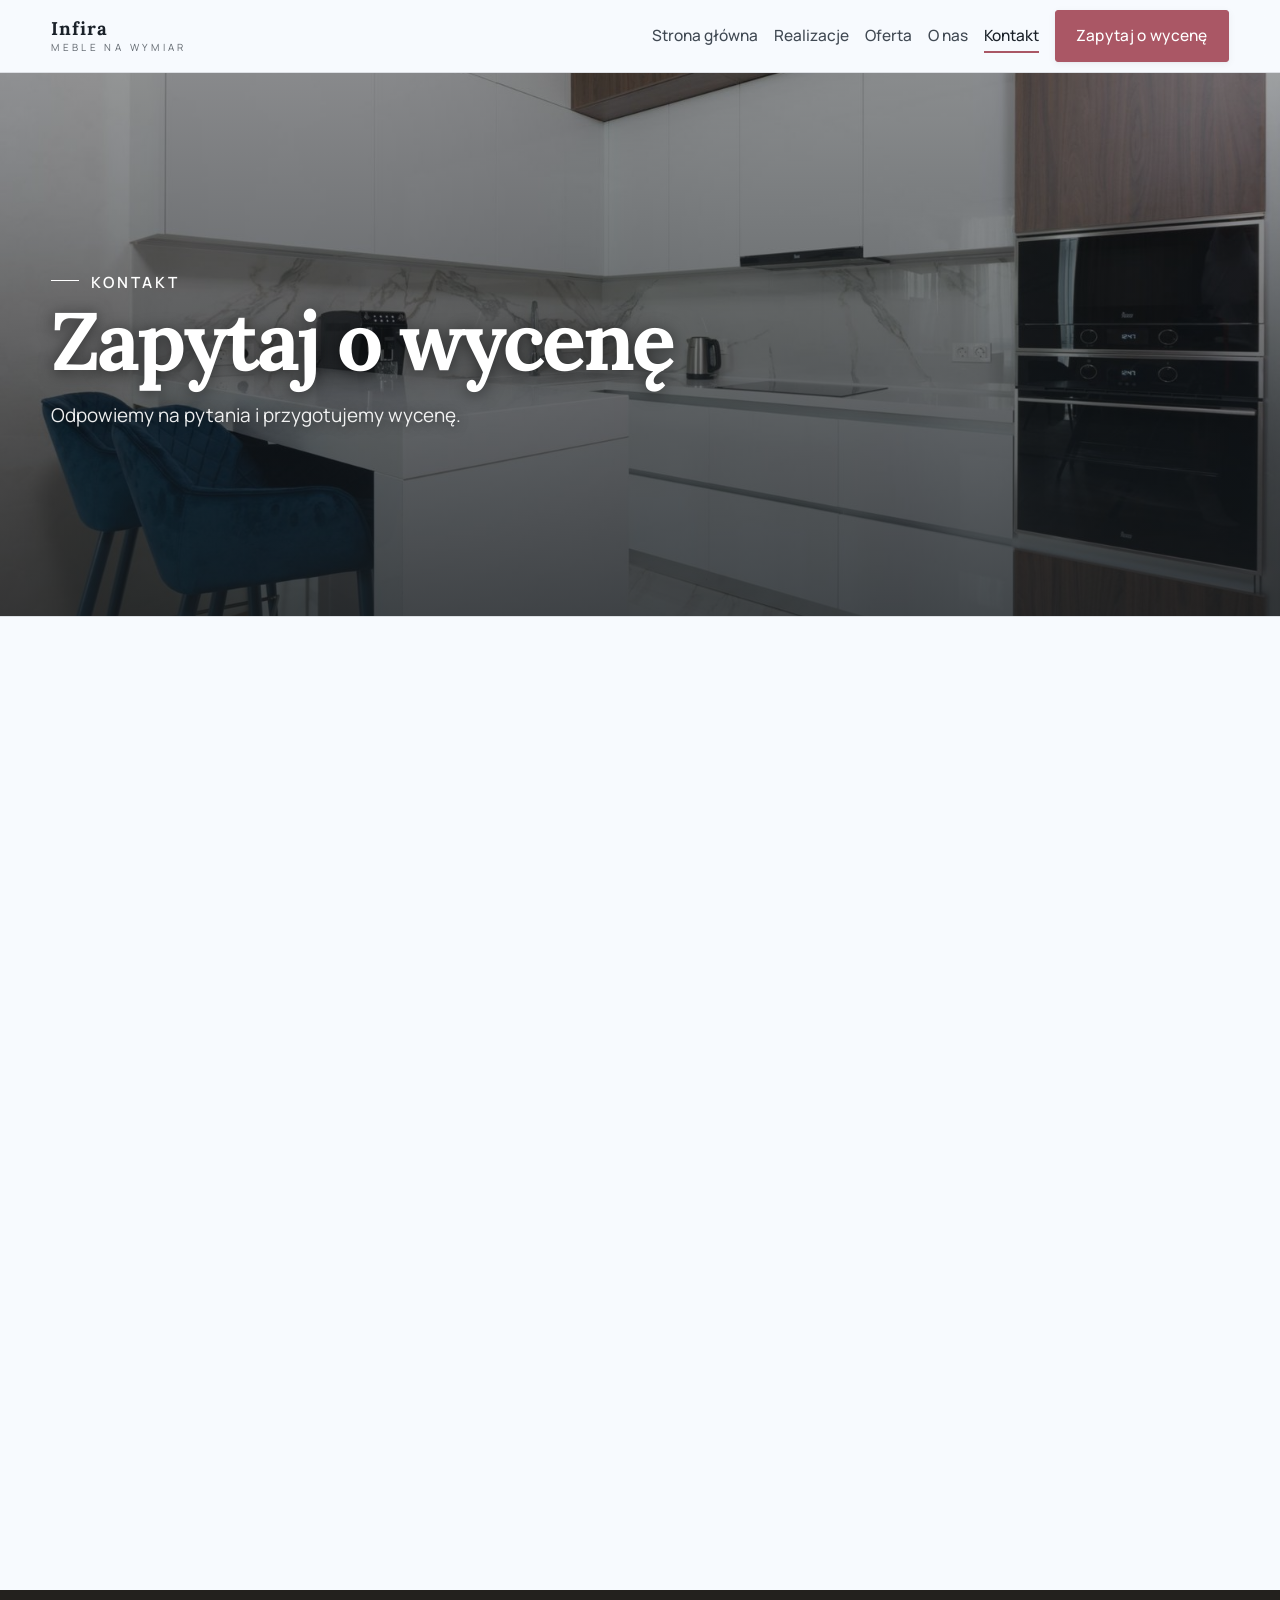
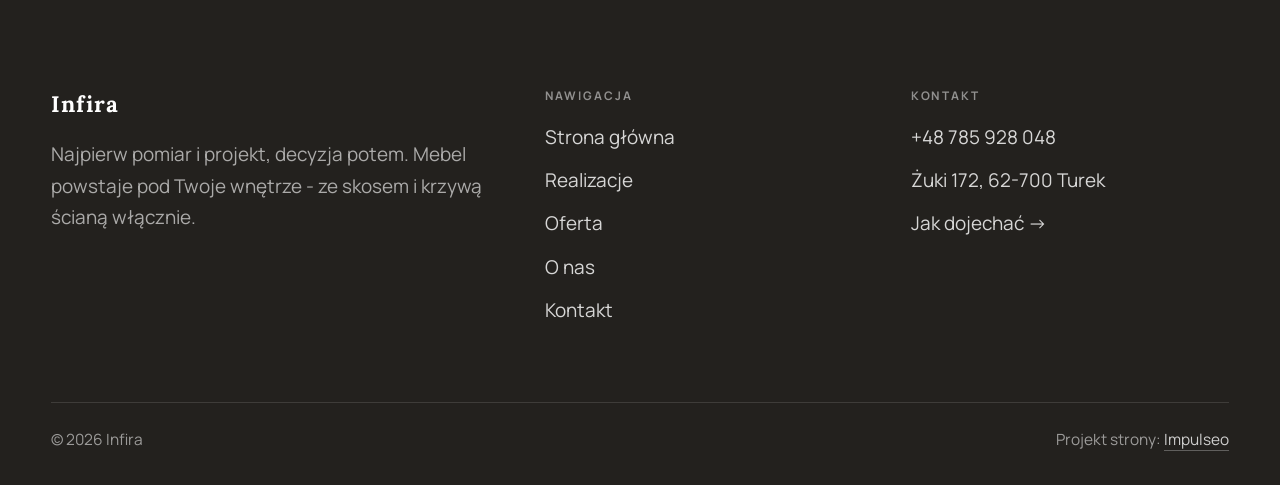
==== kontakt.html @ 740e32fb "Strona demo: infira" ====
<!DOCTYPE html>
<html lang="pl">
<head>
<meta charset="UTF-8">
<meta name="viewport" content="width=device-width, initial-scale=1.0">
<title>Kontakt - Infira</title>
<meta name="description" content="Kontakt Infira - Żuki 172, 62-700 Turek">
<link rel="canonical" href="https://impulseo-pl.github.io/infira/kontakt.html">
<meta name="robots" content="noindex, nofollow">
<meta property="og:type" content="website">
<meta property="og:locale" content="pl_PL">
<meta property="og:site_name" content="Infira">
<meta property="og:title" content="Kontakt - Infira">
<meta property="og:description" content="Kontakt Infira - Żuki 172, 62-700 Turek">
<meta property="og:url" content="https://impulseo-pl.github.io/infira/kontakt.html">
<meta property="og:image" content="https://impulseo-pl.github.io/infira/img/og.jpg">
<meta property="og:image:width" content="1200">
<meta property="og:image:height" content="630">
<meta name="twitter:card" content="summary_large_image">
<link rel="preconnect" href="https://fonts.googleapis.com">
<link rel="preconnect" href="https://fonts.gstatic.com" crossorigin>
<link href="https://fonts.googleapis.com/css2?family=Lora:wght@500;600;700&family=Manrope:wght@400;500;600&display=swap" rel="stylesheet">
<link rel="stylesheet" href="assets/styles.css?v=0a98a49c">
</head>
<body>

<header class="nav">
  <div class="wrap nav-inner">
    <a class="brand" href="index.html"><span class="name">Infira</span><span class="sub">Meble na wymiar</span></a>
    <nav class="nav-links">
      <a href="index.html">Strona główna</a>
      <a href="realizacje.html">Realizacje</a>
      <a href="oferta.html">Oferta</a>
      <a href="o-nas.html">O nas</a>
      <a href="kontakt.html" class="active" aria-current="page">Kontakt</a>
      <a href="kontakt.html" class="btn btn-accent">Zapytaj o wycenę</a>
    </nav>
    <button class="nav-toggle" aria-label="Menu"><span></span><span></span><span></span></button>
  </div>
</header>

<main>
<section class="pagehead">
  <img src="img/g6.jpg" alt="Infira - Zapytaj o wycenę" width="1600" height="1060" decoding="async">
  <div class="wrap">
    <span class="eyebrow">Kontakt</span>
    <h1>Zapytaj o wycenę</h1>
    <p>Odpowiemy na pytania i przygotujemy wycenę.</p>
  </div>
</section>
<section>
  <div class="wrap contact-grid">
    <div class="reveal">
      <span class="eyebrow">Dane kontaktowe</span>
      <h2 style="margin:var(--space-4) 0 var(--space-6)">Infira</h2>
      <div class="info-list">
        <div class="info-row"><div class="ic"><svg class="ico-tel" width="16" height="16" viewBox="0 0 24 24" fill="none" aria-hidden="true"><path d="M6.6 10.8a15.5 15.5 0 0 0 6.6 6.6l2.2-2.2a1 1 0 0 1 1-.24 11.4 11.4 0 0 0 3.6.58 1 1 0 0 1 1 1V20a1 1 0 0 1-1 1A17 17 0 0 1 3 4a1 1 0 0 1 1-1h3.5a1 1 0 0 1 1 1c0 1.25.2 2.46.58 3.6a1 1 0 0 1-.25 1l-2.23 2.2Z" fill="currentColor"/></svg></div><div><div class="lbl">Telefon</div><a class="val" href="tel:+48785928048">+48 785 928 048</a></div></div>
        <div class="info-row"><div class="ic"><svg class="ico-pin" width="16" height="16" viewBox="0 0 24 24" fill="none" aria-hidden="true"><path d="M12 21s7-6.1 7-11.5A7 7 0 0 0 5 9.5C5 14.9 12 21 12 21Z" stroke="currentColor" stroke-width="1.6" fill="none"/><circle cx="12" cy="9.5" r="2.4" fill="currentColor"/></svg></div><div><div class="lbl">Adres</div><div class="val">Żuki 172, 62-700 Turek</div></div></div>
      </div>
    </div>
    <div class="reveal">
      <div class="form">
        <h3 style="margin-bottom:var(--space-4)">Najszybciej telefonicznie</h3>
        <p class="muted" style="margin-bottom:var(--space-5)">Zadzwoń, opisz pomysł, a my powiemy, co i jak. Bez zobowiązań.</p>
        <a href="tel:+48785928048" class="btn btn-accent" style="justify-content:center">Zadzwoń: +48 785 928 048 <span class="arr">→</span></a>
      </div>
    </div>
  </div>
</section>
<section style="padding-top:0">
  <div class="wrap reveal">
    <iframe class="map" title="Infira - Turek" src="https://maps.google.com/maps?q=51.9948935%2C18.5459539&z=15&output=embed" loading="lazy" referrerpolicy="no-referrer-when-downgrade"></iframe>
  </div>
</section>
</main>

<footer>
  <div class="wrap">
    <div class="foot-grid">
      <div class="foot-brand">
        <div class="name">Infira</div>
        <p>Najpierw pomiar i projekt, decyzja potem. Mebel powstaje pod Twoje wnętrze - ze skosem i krzywą ścianą włącznie.</p>
      </div>
      <div class="foot-col">
        <h4>Nawigacja</h4>
        <a href="index.html">Strona główna</a>
        <a href="realizacje.html">Realizacje</a>
        <a href="oferta.html">Oferta</a>
        <a href="o-nas.html">O nas</a>
        <a href="kontakt.html">Kontakt</a>
      </div>
      <div class="foot-col">
        <h4>Kontakt</h4>
        <a href="tel:+48785928048">+48 785 928 048</a>
        <p>Żuki 172, 62-700 Turek</p>
        <a href="https://maps.google.com/?cid=2498842589369251021" target="_blank" rel="noopener">Jak dojechać →</a>
      </div>
    </div>
    <div class="foot-bot">
      <span>© 2026 Infira</span>
      <span>Projekt strony: <a class="foot-credit" href="https://impulseo.pl" target="_blank" rel="noopener">Impulseo</a></span>
    </div>
  </div>
</footer>
<div class="sticky-reserve"><a class="sr-book" href="kontakt.html">Zapytaj o wycenę</a><a class="sr-call" href="tel:+48785928048" aria-label="Zadzwoń"><svg class="ico-tel" width="16" height="16" viewBox="0 0 24 24" fill="none" aria-hidden="true"><path d="M6.6 10.8a15.5 15.5 0 0 0 6.6 6.6l2.2-2.2a1 1 0 0 1 1-.24 11.4 11.4 0 0 0 3.6.58 1 1 0 0 1 1 1V20a1 1 0 0 1-1 1A17 17 0 0 1 3 4a1 1 0 0 1 1-1h3.5a1 1 0 0 1 1 1c0 1.25.2 2.46.58 3.6a1 1 0 0 1-.25 1l-2.23 2.2Z" fill="currentColor"/></svg></a></div>
<div class="demo-wazne" data-do="2026-11-03" data-cykl="3" hidden><svg class="dw-ico" width="13" height="13" viewBox="0 0 24 24" fill="none" aria-hidden="true"><circle cx="12" cy="12" r="8.6" stroke="currentColor" stroke-width="1.8"/><path d="M12 7.2V12l3.3 2" stroke="currentColor" stroke-width="1.8" stroke-linecap="round"/></svg><span class="dw-txt"></span></div>

<script src="assets/main.js"></script>
</body>
</html>
---- assets/styles.css ----
/* ============================================================
   STOLBASZ — premium, architektoniczny B2B fit-out
   Jasna paleta, zero brązu. System wg premium-web-craft.
   Projekt strony: Impulseo (impulseo.pl)
   ============================================================ */

:root{
  /* PALETA — jasna, architektoniczna, chłodna */
  --paper:#F3F1EC;          /* główne tło */
  --paper-2:#E6E3DB;        /* sekcje alternatywne (chłodny jasny szary) */
  --paper-3:#E6E3DB;        /* delikatne wypełnienia */
  --ink:#23211E;            /* tekst główny — chłodny grafit */
  --ink-soft:#43403A;       /* nagłówki drugorzędne */
  --muted:#87837A;          /* tekst poboczny */
  --line:rgba(35,33,30,.12);/* hairline */
  --accent:#8A6B3C;         /* stonowany petrol-slate — jedyny akcent */
  --accent-d:#6E5430;
  --accent-soft:rgba(138,107,60,.10);
  --dark:#23211E;           /* sekcje ciemne (stopka/CTA) */

  /* HOVER ZDJĘĆ — JEDEN standard dla całego silnika (decyzja K. 04.08.2026, artefakt z wariantami).
     AKTUALNE (K.+Szymon 09.08.2026, wybór z artefaktu 6 wariantów): zoom 1.05 przy 1.4s -
     przy tak długim czasie mocniejszy kadr NIE skacze, tylko „oddycha". Poprzedni standard
     (1.02 / .55s z 04.08) odbierany jako dynamiczny i szybki.
     Spoczynek lekko przygaszony, ale TYLKO tam, gdzie jest mysz (@media hover:hover) —
     na telefonie zdjęcia zostają w pełnej jasności. */
  --img-zoom:1.05;                   /* K.+Szymon 09.08: wariant F z artefaktu porównawczego */
  --img-rest:brightness(.95) saturate(.99);
  --img-hot:brightness(1.06) saturate(1.05);
  --img-dur:1.4s;                    /* K.+Szymon 09.08 (wariant F): powoli = elegancko */
  --img-ease:cubic-bezier(.16,.84,.44,1);  /* miękki ogon, efekt „oddychania" */

  /* ODSTĘPY — skala 4/8 */
  --space-1:4px; --space-2:8px; --space-3:12px; --space-4:16px; --space-5:24px;
  --space-6:32px; --space-7:48px; --space-8:64px; --space-9:96px; --space-10:128px;

  /* TYPOGRAFIA — fluid clamp() (skala podbita 16.07.2026: większe, czytelniejsze litery — uwaga Adama) */
  --text-sm:clamp(.9rem,.87rem + .12vw,1rem);
  --text-base:clamp(1.08rem,1.04rem + .18vw,1.2rem);
  --text-lg:clamp(1.24rem,1.15rem + .34vw,1.44rem);
  --text-h3:clamp(1.34rem,1.22rem + .55vw,1.66rem);
  --text-h2:clamp(2.1rem,1.66rem + 2.1vw,3.1rem);
  --text-h1:clamp(2.9rem,2.1rem + 4vw,5.1rem);

  /* PROMIENIE — architektoniczne, raczej ostre */
  --r-sm:3px; --r-md:6px; --r-lg:10px;

  /* RUCH */
  --ease:cubic-bezier(.25,.46,.45,.94); --dur:.24s;

  /* CIENIE — miękkie, warstwowe */
  --sh-sm:0 1px 2px rgba(16,24,32,.04), 0 2px 8px rgba(16,24,32,.05);
  --sh-md:0 2px 6px rgba(16,24,32,.05), 0 12px 28px -8px rgba(16,24,32,.12);
  --sh-lg:0 6px 14px rgba(16,24,32,.07), 0 26px 56px -18px rgba(16,24,32,.22);

  --hairline:1px solid var(--line);

  --font-display:'Lora',serif;
  --font-body:'Manrope',sans-serif;
}

*{box-sizing:border-box;margin:0;padding:0}
html{scroll-behavior:smooth}
body{
  font-family:var(--font-body);
  font-size:var(--text-base);
  line-height:1.65;
  color:var(--ink);
  background:var(--paper);
  -webkit-font-smoothing:antialiased;
  text-rendering:optimizeLegibility;
}
img{max-width:100%;height:auto;display:block}  /* height:auto = width/height z atrybutów trzyma proporcje (TOP#12) */
a{color:inherit;text-decoration:none}

.wrap{width:min(92%,1180px);margin-inline:auto}
section{padding-block:clamp(52px,6.5vw,96px)}

h1,h2,h3{font-family:var(--font-display);font-weight:700;line-height:1.08;letter-spacing:-.02em;color:var(--ink)}
h1{font-size:var(--text-h1);letter-spacing:-.035em}
h2{font-size:var(--text-h2);letter-spacing:-.025em}
h3{font-size:var(--text-h3)}
/* MIARA — długość wiersza. WCAG 2.2 SC 1.4.8: max 80 znaków; Butterick: 45–90.
   68ch daje realnie 72–78 znaków polskiego tekstu, czyli z zapasem pod granicą.
   Wcześniej limit miał TYLKO <p> — <li>, <blockquote> i <dd> nie miały żadnego,
   i to jedyny powód, dla którego 23 bloki na dwóch oddanych stronach jadą po
   83–106 znaków w wierszu (pomiar 07.08.2026, bramka `miara`).
   ⚠️ Listy i definicje ograniczamy TYLKO bez klasy: `ul`/`ol` z klasą to u nas
   układ (siatki kafli, menu), a nie tekst ciągły — tam miarę wyznacza układ. */
/* 60ch, nie 68ch (K. 10.08): po zmianie fontów na węższe kroje (DM Sans i spółka)
   w 68ch mieściło się ~90 znaków - bramka pikselowa słusznie zgłaszała przekroczenie
   granicy 80. Pomiar na żywej przeglądarce: 60ch = 90 znaków, 53ch = ~78 znaków, czyli normę WCAG 1.4.8. */
:root{ --miara:53ch }
p{max-width:min(100%,var(--miara))}
blockquote,
ul:not([class])>li, ol:not([class])>li,
dl:not([class])>dd{max-width:min(100%,var(--miara))}

/* ⚠️ Świadomie BEZ wyjątku `.tile p,.card p,.svc p{max-width:none}`, choć nasuwa się sam:
   te akapity BYŁY już ograniczone (stare `p{max-width:65ch}`), więc „wyjątek" nie odblokowałby
   niczego nowego — tylko ROZLUŹNIŁ stan sprzed zmiany na wszystkich demach naraz.
   `figcaption` żadna z reguł wyżej nie dotyczy, więc też nie potrzebuje zwolnienia. */

/* ŁAMANIE. `balance` wyrównuje długości wierszy w nagłówku, `pretty` pilnuje ostatniego
   wiersza akapitu, żeby nie został w nim jeden wyraz. Obsługiwane od Chrome 117 /
   Safari 17.5; starsze przeglądarki po prostu ignorują tę własność.
   `text-wrap:pretty` nie występowało dotąd ANI RAZ w silniku ani w repo klientów. */
h1,h2,h3,.lead,.lede{text-wrap:balance}
p,li,blockquote,dd{text-wrap:pretty}

.eyebrow{
  font-family:var(--font-body);
  font-size:var(--text-sm);
  font-weight:600;
  letter-spacing:.18em;
  text-transform:uppercase;
  color:var(--accent);
  display:inline-flex;align-items:center;gap:var(--space-3);
}
/* flex:none + margin-top = kreska trzyma się PIERWSZEJ linii. Wcześniej align-items:center
   centrowało ją względem całego bloku i przy zawinięciu (długi kicker typu
   „…WNĘTRZ · LESZNO · OD 2019") druga linia lądowała z brzydkim wcięciem. */
.eyebrow{align-items:flex-start}
.eyebrow>*,.eyebrow{text-wrap:balance}   /* dlugi kicker lamal sie na sierote typu samo „2019" w drugiej linii */
.eyebrow::before{content:"";width:28px;height:1px;background:var(--accent);display:inline-block;flex:none;margin-top:.62em}

.muted{color:var(--muted)}
.lead{font-size:var(--text-lg);line-height:1.55;color:var(--ink-soft);max-width:50ch}

/* ---------- BUTTONS ---------- */
.btn{
  display:inline-flex;align-items:center;gap:var(--space-2);
  font-weight:600;font-size:var(--text-sm);letter-spacing:.02em;
  padding:var(--space-4) var(--space-6);
  border-radius:var(--r-sm);
  transition:transform var(--dur) var(--ease),box-shadow var(--dur) var(--ease),background var(--dur) var(--ease);
  cursor:pointer;border:1px solid transparent;
}
.btn-accent{background:var(--accent);color:#fff;box-shadow:var(--sh-sm)}
.btn-accent:hover{background:var(--accent-d);transform:translateY(-2px);box-shadow:var(--sh-md)}
.btn-accent:active{transform:translateY(0);box-shadow:var(--sh-sm)}
.btn-ghost{background:transparent;color:var(--ink);border-color:var(--line)}
.btn-ghost:hover{border-color:var(--accent);color:var(--accent);transform:translateY(-2px)}
.btn-light{background:#fff;color:var(--ink);box-shadow:var(--sh-sm)}
.btn-light:hover{transform:translateY(-2px);box-shadow:var(--sh-md)}
.btn .arr{transition:transform var(--dur) var(--ease)}
.btn:hover .arr{transform:translateX(4px)}

/* ---------- NAV ---------- */
.nav{
  position:sticky;top:0;z-index:50;
  background:color-mix(in srgb,var(--paper) 88%,transparent);
  backdrop-filter:saturate(140%) blur(10px);
  border-bottom:var(--hairline);
}
.nav-inner{display:flex;align-items:center;justify-content:space-between;gap:var(--space-5);height:72px}
/* ANTY-NACHODZENIE (K. 05.08.2026): długa nazwa firmy + przycisk z pełnym numerem nie mieściły się w pasku
   i flex ściskał linki PONIŻEJ ich treści - "Kontakt" wchodził na ramkę "Zadzwoń +48 ...". Teraz ustępuje
   nazwa marki (skrót wielokropkiem), a menu i przycisk nigdy się nie kurczą ani nie zachodzą na siebie. */
.brand{display:flex;flex-direction:column;line-height:1;min-width:0;flex:0 1 auto}
.brand .name{font-family:var(--font-display);font-weight:800;font-size:1.35rem;letter-spacing:.04em;white-space:nowrap;overflow:hidden;text-overflow:ellipsis}
.brand .sub{font-size:.62rem;letter-spacing:.34em;text-transform:uppercase;color:var(--muted);margin-top:5px;white-space:nowrap;overflow:hidden;text-overflow:ellipsis}
.nav-links{display:flex;align-items:center;gap:var(--space-6);flex:0 0 auto}
.nav-links a{font-size:var(--text-sm);font-weight:500;color:var(--ink-soft);position:relative;padding-block:4px;white-space:nowrap;transition:color var(--dur) var(--ease)}
.nav-links a::after{content:"";position:absolute;left:0;bottom:0;width:0;height:1.5px;background:var(--accent);transition:width var(--dur) var(--ease)}
.nav-links a:hover,.nav-links a.active{color:var(--ink)}
.nav-links a:hover::after,.nav-links a.active::after{width:100%}
.nav-links .btn{padding:var(--space-2) var(--space-5)}
/* przyciski w nav: właściwy kolor (przebij .nav-links a) + bez podkreślenia */
.nav-links a.btn-accent{color:#fff}
.nav-links a.btn-ghost,.nav-links a.btn-light{color:var(--ink)}
/* CTA w pasku: NIE podkreślenie spod linków menu, ale ten sam przelatujący błysk,
   co na wszystkich innych przyciskach (zgłoszenie K. 13.08.2026 - „na hero jest efekt
   światła przechodzącego przez przycisk, na navbarze go nie ma, a mają być identyczne").
   Reguła `.nav-links a::after` jest silniejsza od `.btn::after`, więc trzeba jej
   geometrię wyzerować i wpisać połysk z nazwy - samo `display:none` gasiło efekt. */
.nav-links a.btn::after{
  display:block;content:"";position:absolute;inset:0;z-index:-1;pointer-events:none;
  width:auto;height:auto;border-radius:inherit;   /* kasuje geometrię podkreślenia (width:0;height:1.5px) */
  background:linear-gradient(100deg,transparent 32%,rgba(255,255,255,.20) 50%,transparent 68%);
  translate:-120% 0}
@media (prefers-reduced-motion:no-preference){
  .nav-links a.btn:hover::after{translate:120% 0;transition:translate .75s var(--mt-ease,cubic-bezier(.16,.84,.44,1))}
}
.nav-toggle{display:none;background:none;border:none;cursor:pointer;flex-direction:column;gap:5px;padding:8px}
.nav-toggle span{width:24px;height:2px;background:var(--ink);transition:var(--dur)}
/* Ciasny zakres MIĘDZY menu mobilnym a pełnym pulpitem: zbijamy odstępy i nazwę marki,
   żeby wszystko zmieściło się naturalnie, zanim w ogóle dojdzie do skracania wielokropkiem. */
@media(max-width:1280px) and (min-width:921px){
  .nav-links{gap:var(--space-4)}
  .nav-links .btn{padding:var(--space-2) var(--space-4)}
  .brand .name{font-size:1.15rem}
}

/* ---------- HERO (split) ---------- */
.hero{position:relative;overflow:hidden;border-bottom:var(--hairline)}
.hero-grid{display:grid;grid-template-columns:1.05fr .95fr;gap:clamp(24px,4vw,60px);align-items:center;
  padding-block:clamp(36px,4.5vw,64px)}
.hero-copy .eyebrow{margin-bottom:var(--space-5)}
.hero-copy h1{margin-bottom:var(--space-5)}
.hero-copy .lead{margin-bottom:var(--space-7)}
.hero-actions{display:flex;flex-wrap:wrap;gap:var(--space-4)}
.hero-art{position:relative;aspect-ratio:4/3;border-radius:var(--r-lg);overflow:hidden;box-shadow:var(--sh-lg)}
.hero-art img{width:100%;height:100%;object-fit:cover}
.hero-art::after{content:"";position:absolute;inset:0;background:linear-gradient(180deg,transparent 55%,rgba(18,24,28,.28))}
.hero-badge{position:absolute;left:var(--space-5);bottom:var(--space-5);z-index:2;
  background:rgba(252,252,251,.94);backdrop-filter:blur(4px);
  border-radius:var(--r-md);padding:var(--space-4) var(--space-5);box-shadow:var(--sh-md);max-width:78%}
.hero-badge strong{display:block;font-family:var(--font-display);font-size:1rem;letter-spacing:-.01em}
.hero-badge span{font-size:var(--text-sm);color:var(--muted)}

/* ---------- HERO duży / kinowy (strona główna) ---------- */
.hero-cine{position:relative;min-height:clamp(560px,82vh,840px);min-height:clamp(560px,82svh,840px);display:flex;align-items:center;overflow:hidden;border-bottom:var(--hairline)}
.hero-cine>img{position:absolute;inset:0;width:100%;height:100%;object-fit:cover;z-index:0}
.hero-cine::after{content:"";position:absolute;inset:0;z-index:1;
  background:linear-gradient(95deg,rgba(13,18,23,.86) 0%,rgba(13,18,23,.64) 32%,rgba(13,18,23,.24) 62%,rgba(13,18,23,.04) 100%)}
.hero-cine .wrap{position:relative;z-index:2;padding-block:var(--space-8)}
.hero-cine .hero-copy{max-width:660px}
.hero-cine .eyebrow{color:#fff;margin-bottom:var(--space-5)}
.hero-cine .eyebrow::before{background:#fff}
.hero-cine h1{color:#fff;margin-bottom:var(--space-5);font-size:clamp(2.9rem,2rem + 4.4vw,5.2rem);text-wrap:balance}
.hero-cine .lead{color:rgba(255,255,255,.92);max-width:48ch;margin-bottom:var(--space-7)}
.hero-cine .hero-actions{display:flex;flex-wrap:wrap;gap:var(--space-4)}
/* NISKIE OKNO (laptop z dokiem i paskami przeglądarki ma ~700-780 px wysokości widoku):
   H1 do 5.2rem + długi lead nie mieściły się i przyciski wypadały POD krawędź ekranu -
   klient widział stronę bez ani jednego CTA. Skalujemy w dół, zamiast przycinać treść. */
@media(min-width:821px) and (max-height:820px){
  .hero-cine{min-height:clamp(520px,94svh,780px)}
  .hero-cine .wrap{padding-block:var(--space-6)}
  .hero-cine h1{font-size:clamp(2.2rem,1.5rem + 2.6vw,3.6rem);margin-bottom:var(--space-4)}
  .hero-cine .eyebrow{margin-bottom:var(--space-4)}
  .hero-cine .lead{margin-bottom:var(--space-5);max-width:44ch}
}
@media(max-width:680px){
  .hero-cine{min-height:clamp(520px,76vh,640px);min-height:clamp(520px,76svh,640px);align-items:flex-end}
  .hero-cine::after{background:linear-gradient(0deg,rgba(13,18,23,.9) 6%,rgba(13,18,23,.45) 55%,rgba(13,18,23,.25) 100%)}
  .hero-cine .wrap{padding-bottom:var(--space-9)}
  /* TELEFON (~90% oglądających): lead potrafił zająć 8 linii i zepchnąć CTA poza pierwszy ekran.
     Zwężamy interlinię i skalę - treści nie ucinamy, bo to ona sprzedaje. */
  .hero-cine .lead{font-size:.98rem;line-height:1.5;margin-bottom:var(--space-5)}
  .hero-cine .eyebrow{font-size:.72rem;letter-spacing:.13em;margin-bottom:var(--space-4)}
  .hero-cine .eyebrow::before{width:20px}
  .hero-cine h1{margin-bottom:var(--space-4)}
}

/* full-bleed hero variant (podstrony) */
.pagehead{position:relative;min-height:46vh;min-height:46svh;display:flex;align-items:flex-end;overflow:hidden;border-bottom:var(--hairline)}
.pagehead img{position:absolute;inset:0;width:100%;height:100%;object-fit:cover}
/* 10.08.2026 (decyzja K.): mocniejsze przyciemnienie + cień pod tekstem. Bramka mierzyła na
   nagłówkach podstron 3,38-3,43:1 przy wymaganych 4,5 — jasne zdjęcie (hala, śnieg, niebo)
   podchodziło pod biały tekst. Zdjęcia klientów są różne, więc kontrast musi dawać WARSTWA,
   a nie szczęśliwy dobór kadru. */
.pagehead::after{content:"";position:absolute;inset:0;background:linear-gradient(180deg,rgba(18,24,28,.40),rgba(18,24,28,.76))}
.pagehead .wrap{position:relative;z-index:2;padding-block:var(--space-9);color:#fff}
.pagehead h1{color:#fff;max-width:18ch;text-shadow:0 2px 16px rgba(0,0,0,.55)}
.pagehead .eyebrow{color:#fff}
.pagehead .eyebrow::before{background:#fff}
.pagehead p{color:rgba(255,255,255,.92);margin-top:var(--space-4);max-width:54ch;text-shadow:0 1px 12px rgba(0,0,0,.5)}

/* ---------- STRIP (pasek skrótów / liczby) ---------- */
.strip{background:var(--dark);color:#fff}
/* PASEK HASEŁ — standard 04.08.2026 (decyzja K.): 5 haseł w JEDNYM rzędzie, tekst WYŚRODKOWANY,
   węższe marginesy boczne niż reszta strony (pasek ma iść szerzej), równe wysokości kolumn. */
.strip .wrap{width:min(96%,1440px);display:grid;grid-template-columns:repeat(5,1fr);
  gap:var(--space-5);padding-block:var(--space-7);align-items:stretch}
.strip .item .k{font-family:var(--font-display);font-size:clamp(1.05rem,.82rem + .85vw,1.55rem);
  font-weight:800;letter-spacing:-.02em;color:#fff;line-height:1.18;text-wrap:balance}
.strip .item .v{font-size:var(--text-sm);color:rgba(255,255,255,.66);margin-top:var(--space-2);line-height:1.4}
.strip .item{border-left:2px solid var(--accent);padding-inline:var(--space-4);
  text-align:center;display:flex;flex-direction:column;justify-content:center}
/* liczba kolumn = liczba haseł, żeby ostatnie nie zostawało samo w drugim rzędzie.
   Klasę n-N nadaje multipage.py; domyślnie (bez klasy) pasek jest 5-kolumnowy. */
.strip.n-2 .wrap{grid-template-columns:repeat(2,1fr)}
.strip.n-3 .wrap{grid-template-columns:repeat(3,1fr)}
.strip.n-4 .wrap{grid-template-columns:repeat(4,1fr);gap:var(--space-6)}
.strip.n-4 .item .k{font-size:clamp(1.3rem,1rem + 1.1vw,2rem)}
.strip.n-6 .wrap{grid-template-columns:repeat(6,1fr);gap:var(--space-4)}
.strip.n-6 .item .k{font-size:clamp(.98rem,.8rem + .7vw,1.35rem)}
/* równe łamanie: zamiast "długa linia + jedno słowo" obie linie zbliżonej długości */
.strip .item .k{text-wrap:balance}

/* ---------- SECTION HEAD ---------- */
.head{max-width:48rem;margin-bottom:var(--space-8)}
.head.center{margin-inline:auto;text-align:center}
.head .eyebrow{margin-bottom:var(--space-4)}
.head h2{margin-bottom:var(--space-4)}
.head p{color:var(--muted);font-size:var(--text-lg);line-height:1.55}
.head.center p{margin-inline:auto}

/* ---------- INTRO SPLIT ---------- */
.split{display:grid;grid-template-columns:.92fr 1.08fr;gap:clamp(28px,5vw,80px);align-items:center}
.split.rev{grid-template-columns:1.08fr .92fr}
.split.rev .split-art{order:-1}
.split-art{position:relative;aspect-ratio:5/4;border-radius:var(--r-lg);overflow:hidden;box-shadow:var(--sh-lg)}
.split-art img{width:100%;height:100%;object-fit:cover}
.split-copy h2{margin-bottom:var(--space-5)}
.split-copy p+p{margin-top:var(--space-4)}
.split-copy .btn{margin-top:var(--space-6)}

/* ---------- SERVICES (zakres) ---------- */
.svc-grid{display:grid;grid-template-columns:repeat(auto-fit,minmax(280px,1fr));gap:var(--space-5)}
.svc{background:#fff;border:var(--hairline);border-radius:var(--r-md);padding:var(--space-7) var(--space-6);
  transition:transform var(--dur) var(--ease),box-shadow var(--dur) var(--ease),border-color var(--dur) var(--ease);
  position:relative;overflow:hidden}
.svc::before{content:"";position:absolute;left:0;top:0;width:3px;height:0;background:var(--accent);transition:height var(--dur) var(--ease)}
.svc:hover{transform:translateY(-4px);box-shadow:var(--sh-md);border-color:transparent}
.svc:hover::before{height:100%}
.svc .ic{font-family:var(--font-display);font-size:.8rem;font-weight:700;letter-spacing:.12em;color:var(--accent);margin-bottom:var(--space-4)}
.svc h3{margin-bottom:var(--space-3);font-size:1.22rem}
.svc p{color:var(--muted);font-size:var(--text-base);line-height:1.6}

/* big detailed service rows */
.svc-row{display:grid;grid-template-columns:.8fr 1.2fr;gap:clamp(20px,4vw,60px);align-items:center;padding-block:var(--space-8)}
.svc-row+.svc-row{border-top:var(--hairline)}
.svc-row.rev{grid-template-columns:1.2fr .8fr}
/* Naprzemienny układ wierszy oferty: co drugi wiersz ma zdjęcie po PRAWEJ.
   Było `order:-1` — martwy kod, bo zdjęcie i tak jest pierwszym dzieckiem w HTML,
   więc wszystkie wiersze wyglądały identycznie (zdjęcie zawsze z lewej), a `rev`
   zmieniało tylko szerokość kolumn. Znalezione 29.07.2026 przy różnicowaniu kierunków
   animacji (pomiar pozycji: art.mid 390/502 przy row.mid 756 — zawsze lewa strona). */
.svc-row.rev .svc-row-art{order:2}
.svc-row-art{aspect-ratio:4/3;border-radius:var(--r-md);overflow:hidden;box-shadow:var(--sh-md)}
.svc-row-art img{width:100%;height:100%;object-fit:cover}
.svc-row h3{font-size:1.5rem;margin-bottom:var(--space-4)}
.svc-row .num{font-family:var(--font-display);font-size:.85rem;font-weight:700;letter-spacing:.14em;color:var(--accent);display:block;margin-bottom:var(--space-3)}
.svc-row ul{list-style:none;margin-top:var(--space-4);display:flex;flex-direction:column;gap:var(--space-2)}
.svc-row li{position:relative;padding-left:var(--space-5);color:var(--muted);font-size:var(--text-base)}
.svc-row li::before{content:"";position:absolute;left:0;top:.62em;width:8px;height:1px;background:var(--accent)}

/* ---------- GALLERY (realizacje) ---------- */
.gallery{display:grid;grid-template-columns:repeat(12,1fr);gap:var(--space-4);grid-auto-rows:200px}
/* GALERIA MASONRY — pionowe zdjęcia (portrety beauty/wellness) bez przycinania: kolumny, height auto */
.gallery-masonry{column-count:3;column-gap:var(--space-4)}
@media(max-width:900px){.gallery-masonry{column-count:2}}
@media(max-width:560px){.gallery-masonry{column-count:1}}
.gallery-masonry .m-tile{break-inside:avoid;margin:0 0 var(--space-4);padding:0;position:relative;overflow:hidden;border-radius:var(--r-md);border:1px solid var(--line)}
.gallery-masonry .m-tile img{width:100%;height:auto;display:block}
.gallery-masonry .m-tile .cap{position:absolute;left:0;right:0;bottom:0;padding:var(--space-4);color:#fff;background:linear-gradient(0deg,rgba(0,0,0,.55),transparent);font-size:var(--text-sm)}
.gallery-masonry .m-tile .cap small{display:block;font-weight:400;opacity:.78;letter-spacing:.04em;text-transform:uppercase;font-size:.66rem;margin-top:3px}
.tile{position:relative;overflow:hidden;border-radius:var(--r-md);box-shadow:var(--sh-sm);
  transition:transform var(--dur) var(--ease),box-shadow var(--dur) var(--ease)}
.tile img{width:100%;height:100%;object-fit:cover;
  transition:transform var(--img-dur) var(--img-ease),filter var(--img-dur) var(--img-ease)}
.tile:hover{box-shadow:var(--sh-md)}
.tile .cap{position:absolute;left:0;right:0;bottom:0;padding:var(--space-5) var(--space-4) var(--space-4);
  /* mocniejszy spad + cien pod tekstem: na JASNYCH zdjeciach klienta (biale fronty, sciany)
     slaby gradient dawal kontrast ~1.5:1 zamiast wymaganych 3.6:1 (bramka wygladu, 10.08.2026) */
  background:linear-gradient(transparent 10%,rgba(18,24,28,.55) 40%,rgba(18,24,28,.88) 68%,rgba(18,24,28,.99));color:#fff;
  text-shadow:0 1px 2px rgba(0,0,0,.85),0 2px 10px rgba(0,0,0,.55);
  font-size:var(--text-sm);font-weight:600;letter-spacing:.01em;
  opacity:0;transform:translateY(8px);transition:var(--dur) var(--ease)}
.tile:hover .cap{opacity:1;transform:translateY(0)}
.tile .cap small{display:block;font-weight:400;opacity:.78;letter-spacing:.04em;text-transform:uppercase;font-size:.66rem;margin-top:3px}
/* bento spans */
.t-wide{grid-column:span 6}
.t-tall{grid-column:span 6;grid-row:span 2}
.t-std{grid-column:span 6}
.t-third{grid-column:span 4}
.t-two3{grid-column:span 8}

/* ---------- TRUST / WIARYGODNOŚĆ ---------- */
.trust{background:var(--paper-2)}
.trust-grid{display:grid;grid-template-columns:repeat(auto-fit,minmax(240px,1fr));gap:var(--space-5);margin-top:var(--space-7)}
.trust-card{background:#fff;border-radius:var(--r-md);padding:var(--space-7) var(--space-6);box-shadow:var(--sh-sm);border-top:3px solid var(--accent)}
.trust-card .big{font-family:var(--font-display);font-size:clamp(1.8rem,1.3rem + 1.6vw,2.6rem);font-weight:800;letter-spacing:-.02em;color:var(--ink);line-height:1}
.trust-card h3{font-size:1.12rem;margin:var(--space-3) 0 var(--space-2)}
.trust-card p{color:var(--muted);font-size:var(--text-base);line-height:1.55}

/* ---------- CTA band ---------- */
.cta{background:var(--dark);color:#fff;position:relative;overflow:hidden}
/* telefon w CTA: na ciemnym tle biały (domyślnie), rodziny z JASNYM tłem CTA
   nadpisują to u siebie - wcześniej kolor siedział w stylu inline i wygrywał z rodziną. */
.cta .btn-ghost-cta{color:#fff;border-color:rgba(255,255,255,.3)}
.cta .wrap{display:grid;grid-template-columns:1.4fr .6fr;gap:var(--space-7);align-items:center;position:relative;z-index:2}
.cta h2{color:#fff;max-width:20ch}
.cta p{color:rgba(255,255,255,.74);margin-top:var(--space-4)}
.cta-actions{display:flex;flex-direction:column;gap:var(--space-3);align-items:flex-start}
.cta::before{content:"";position:absolute;right:-80px;top:-80px;width:360px;height:360px;border-radius:50%;
  background:radial-gradient(circle,var(--accent-soft),transparent 70%)}

/* ---------- CONTACT ---------- */
.contact-grid{display:grid;grid-template-columns:.85fr 1.15fr;gap:clamp(28px,4vw,56px);align-items:start}
.info-list{display:flex;flex-direction:column;gap:var(--space-2)}
.info-row{display:flex;gap:var(--space-4);align-items:flex-start;padding-block:var(--space-4);border-bottom:var(--hairline)}
.info-row .ic{flex:none;width:42px;height:42px;display:grid;place-items:center;border-radius:50%;
  background:var(--accent-soft);color:var(--accent);font-size:1.05rem}
.info-row .lbl{font-size:.72rem;letter-spacing:.14em;text-transform:uppercase;color:var(--muted)}
.info-row .val{font-weight:600;font-size:var(--text-base);margin-top:2px}
.info-row a.val:hover{color:var(--accent)}
.map{border:none;border-radius:var(--r-lg);box-shadow:var(--sh-md);width:100%;height:100%;min-height:380px;filter:grayscale(.2) contrast(1.02)}
.form{background:#fff;border:var(--hairline);border-radius:var(--r-lg);padding:clamp(24px,3vw,40px);box-shadow:var(--sh-sm)}
.form .fld{margin-bottom:var(--space-5)}
.form label{display:block;font-size:var(--text-sm);font-weight:600;margin-bottom:var(--space-2)}
.form input,.form textarea{width:100%;font-family:inherit;font-size:var(--text-base);color:var(--ink);
  padding:var(--space-4);border:var(--hairline);border-radius:var(--r-sm);background:var(--paper);transition:border-color var(--dur)}
.form input:focus,.form textarea:focus{outline:none;border-color:var(--accent);background:#fff}
.form textarea{resize:vertical;min-height:120px}
.form .note{font-size:var(--text-sm);color:var(--muted);margin-top:var(--space-3)}

/* ---------- FOOTER ---------- */
footer{background:var(--dark);color:#fff;padding-block:var(--space-9) var(--space-6)}
.foot-grid{display:grid;grid-template-columns:1.4fr 1fr 1fr;gap:var(--space-7);margin-bottom:var(--space-8)}
.foot-brand .name{font-family:var(--font-display);font-weight:800;font-size:1.4rem;letter-spacing:.04em}
.foot-brand p{color:rgba(255,255,255,.62);margin-top:var(--space-4);font-size:var(--text-base);max-width:38ch}
.foot-col h4{font-size:.74rem;letter-spacing:.16em;text-transform:uppercase;color:rgba(255,255,255,.5);margin-bottom:var(--space-4)}
.foot-col a,.foot-col p{display:block;color:rgba(255,255,255,.82);font-size:var(--text-base);margin-bottom:var(--space-3)}
.foot-col a:hover{color:#fff}
.foot-bot{border-top:1px solid rgba(255,255,255,.12);padding-top:var(--space-5);display:flex;justify-content:space-between;flex-wrap:wrap;gap:var(--space-3);
  font-size:var(--text-sm);color:rgba(255,255,255,.55)}
.foot-bot a:hover{color:#fff}
/* Podpis w stopce = klikalny link do impulseo.pl (31.07.2026). Ma być WIDOCZNIE klikalny,
   ale nie krzyczeć - stąd sam kolor jaśniejszy + delikatne podkreślenie na najeździe. */
.foot-bot a.foot-credit{color:rgba(255,255,255,.78);text-decoration:none;border-bottom:1px solid rgba(255,255,255,.28)}
.foot-bot a.foot-credit:hover{color:#fff;border-bottom-color:#fff}

/* ---------- REVEAL ---------- */
.reveal{opacity:0;transform:translateY(22px);transition:opacity .6s var(--ease),transform .6s var(--ease)}
.reveal.in{opacity:1;transform:none}

/* ---------- RESPONSIVE ---------- */
@media(max-width:920px){
  .hero-grid,.split,.split.rev,.svc-row,.svc-row.rev,.cta .wrap,.contact-grid,.foot-grid{grid-template-columns:1fr}
  .split.rev .split-art,.svc-row.rev .svc-row-art{order:0}
  .hero-art{aspect-ratio:16/10;max-height:420px}
  .strip .wrap,.strip.n-2 .wrap,.strip.n-3 .wrap,.strip.n-4 .wrap,.strip.n-6 .wrap{grid-template-columns:repeat(2,1fr);gap:var(--space-6)}
  .strip .item .k,.strip.n-6 .item .k{font-size:clamp(1.3rem,1.1rem + 1vw,2rem)}
  .gallery{grid-auto-rows:180px}
  .t-wide,.t-tall,.t-std,.t-third,.t-two3{grid-column:span 6}
  .t-tall{grid-row:span 1}
  .cta-actions{flex-direction:row;flex-wrap:wrap}
  .foot-grid{gap:var(--space-6)}
}
@media(max-width:680px){
  .nav-links{position:fixed;inset:72px 0 auto 0;background:var(--paper);flex-direction:column;align-items:stretch;
    gap:0;padding:var(--space-4) 6%;border-bottom:var(--hairline);box-shadow:var(--sh-md);
    transform:translateY(-120%);transition:transform var(--dur) var(--ease)}
  .nav-links.open{transform:translateY(0)}
  .nav-links a{padding-block:var(--space-4);border-bottom:var(--hairline)}
  .nav-links .btn{margin-top:var(--space-3);justify-content:center}
  .nav-toggle{display:flex}
  .strip .wrap,.strip.n-2 .wrap,.strip.n-3 .wrap,.strip.n-4 .wrap,.strip.n-6 .wrap{grid-template-columns:1fr}
  .gallery{grid-template-columns:repeat(6,1fr)}
  .foot-grid{grid-template-columns:1fr}
}
@media(prefers-reduced-motion:reduce){
  /* audyt 09.08 TOP#14: samo skrócenie duration przy animacji INFINITE = stroboskop
     (pętla .01ms miga ekranem); iteration-count:1 gasi pętlę naprawdę. Pseudoelementy
     też - tła hero (gastro/studio) animują ::before/img, blanket na * ich nie łapał. */
  *,*::before,*::after{animation-duration:.01ms!important;animation-iteration-count:1!important;animation-delay:0s!important;transition:none!important}
  .reveal{opacity:1!important;transform:none!important}
  html{scroll-behavior:auto}
}

/* ============================================================
   PREMIUM LAYER — destylat deep-researchu branż (anty-AI, spokój).
   Zmienne STOLBASZ (--accent/--ink/--paper/--line/--dark). Ruch ledwo
   zauważalny, krzywa cubic-bezier(.16,.84,.44,1); prefers-reduced-motion
   pokryte blanketem wyżej. Karty hairline zamiast cieni = #1 sygnał „nie-AI".
   ============================================================ */

/* więcej oddechu między sekcjami (liderzy: 110-130px) */
section{padding-block:clamp(64px,8vw,128px)}

/* 1) Aksamitny reveal — dłuższa, miękka krzywa zamiast „skoku" */
.reveal{transition:opacity .9s cubic-bezier(.16,.84,.44,1),transform .9s cubic-bezier(.16,.84,.44,1);will-change:opacity,transform}
/* stagger TYLKO w galerii (tam pozycja = porządek dzieci) */
.gallery .reveal:nth-child(2){transition-delay:.07s}
.gallery .reveal:nth-child(3){transition-delay:.14s}
.gallery .reveal:nth-child(4){transition-delay:.21s}
.gallery .reveal:nth-child(5){transition-delay:.28s}
.gallery .reveal:nth-child(6){transition-delay:.35s}

/* 2) Hero STATYCZNY na .hero-cine — Ken Burns CAŁKIEM WYŁĄCZONY 26.06 (3. zgłoszenie Szymona).
   GENEZA: animowanie scale na <img> hero z teksturami (cegły/framugi) re-samplinguje obraz
   klatka po klatce → na części ekranów drobne drganie/shimmer = „heroshot się trzęsie".
   translateY usunięto wcześniej, scale-only + will-change/GPU NIE wystarczyły do GWARANCJI gładkości.
   Krzysztof zażądał pewności („make sure, że błąd się nie pojawi") > efekt. Zero animacji = 0% drgania.
   Delikatny zoom zostaje TYLKO w pełnoekranowych hero gastro/studio (hg-bg/hs-bg — tło, inny
   mechanizm, chwalone, nigdy nie zgłaszane). NIE wracać do KB na .hero-cine bez realnego testu
   na sprzęcie klienta — to ryzyko regresji „trzęsienia”. */
/* BEZPIECZNY "wow" na hero = jednorazowy FADE-IN (opacity), nie zoom.
   opacity nie dotyka bitmapy → gładkie na KAŻDYM zdjęciu/ekranie/GPU, zero ryzyka migotania.
   Geometryczny ruch (scale/translate) na .hero-cine jest ZAKAZANY (bramka pilnuje). */
@keyframes heroFade{from{opacity:0}to{opacity:1}}
.hero-cine>img{transform:none;animation:heroFade 1.1s ease-out both}

/* 3) Akcentowy hairline pod nagłówkiem sekcji, który „rysuje się" przy wejściu */
.head h2{position:relative;padding-bottom:18px}
.head h2::after{content:"";position:absolute;left:0;bottom:0;height:1px;width:0;background:var(--accent);transition:width 1s cubic-bezier(.16,.84,.44,1) .15s}
.head.center h2::after{left:50%;transform:translateX(-50%)}
.head.reveal.in h2::after,.head.center.reveal.in h2::after{width:54px}

/* 4) Karty HAIRLINE zamiast cieni/zaokrągleń (najmocniejszy anty-AI detal) */
.svc{background:transparent;border:1px solid var(--line);border-radius:var(--r-sm);box-shadow:none}
.svc:hover{box-shadow:none;border-color:var(--accent);transform:translateY(-3px)}
.trust-card{background:transparent;box-shadow:none;border:1px solid var(--line);border-top:2px solid var(--accent);border-radius:var(--r-sm)}
.tile{box-shadow:none;border-radius:var(--r-sm)}
.tile:hover{box-shadow:none}

/* 5) Sticky-nav kondensuje się po przewinięciu (sygnał dopracowania) */
.nav{transition:box-shadow .4s ease,background .4s ease}
.nav.is-stuck{box-shadow:0 1px 0 var(--line),0 14px 30px -24px rgba(0,0,0,.45)}
.nav-inner{transition:height .35s var(--ease)}
.nav.is-stuck .nav-inner{height:60px}

/* 6) MANIFESTO — pełnoekranowy cytat-bohater (zastępuje generyczne „Dlaczego my") */
.manifesto{background:var(--paper-2);text-align:center}
.manifesto .wrap{max-width:60rem}
.manifesto p{font-family:var(--font-display);font-style:italic;font-size:clamp(1.6rem,1rem + 2.4vw,2.8rem);line-height:1.32;color:var(--ink-soft);margin-inline:auto;max-width:26ch;position:relative;padding-top:var(--space-8)}
.manifesto p::before{content:"";position:absolute;top:0;left:50%;transform:translateX(-50%);width:54px;height:1px;background:var(--accent)}
.manifesto p span{color:var(--accent);font-style:italic}

/* 7) GATEWAYS — 3 duże bramy-zdjęcia (zamiast paska menu usług) */
.gateways{display:grid;grid-template-columns:repeat(3,1fr);gap:var(--space-4)}
.gateway{position:relative;aspect-ratio:3/4;overflow:hidden;border-radius:var(--r-sm);display:block}
.gateway img{width:100%;height:100%;object-fit:cover;
  transition:transform var(--img-dur) var(--img-ease),filter var(--img-dur) var(--img-ease)}
.gateway::after{content:"";position:absolute;inset:0;background:linear-gradient(180deg,transparent 38%,rgba(18,24,28,.74))}
/* ===== HOVER ZDJĘĆ — jedno miejsce dla WSZYSTKICH kafli ze zdjęciem (K. 04.08.2026) ===== */
@media(hover:hover){
  .tile img,.gateway img,.m-tile img{filter:var(--img-rest)}
  .tile:hover img,
  .gateway:hover img,
  .m-tile:hover img{transform:scale(var(--img-zoom));filter:var(--img-hot)}
}
.m-tile img{transition:transform var(--img-dur) var(--img-ease),filter var(--img-dur) var(--img-ease)}
.gateway .g-ttl{position:absolute;left:0;right:0;bottom:0;z-index:2;padding:var(--space-6) var(--space-5);color:#fff;font-family:var(--font-display);font-size:1.45rem;letter-spacing:-.01em;line-height:1.15}
.gateway .g-ttl small{display:block;font-family:var(--font-body);font-size:var(--text-sm);font-weight:400;opacity:.82;letter-spacing:.03em;margin-top:5px}
@media(max-width:760px){.gateways{grid-template-columns:1fr}.gateway{aspect-ratio:16/10}}

/* 8) LOGO klienta w nagłówku (gdy podane --logo) */
/* 52px domyślnie (feedback Bartka 06.07.2026: 40px ginęło, uwaga padła 3x; ~56px sprawdzone na żywym demie anna-borowiec-makeup) */
.brand-logo{height:64px;width:auto;max-width:300px;object-fit:contain;display:block}
.nav.is-stuck .brand-logo{height:52px}
@media(max-width:680px){.brand-logo{height:46px;max-width:210px}}


/* === RWD: nagłówki na wąskich ekranach (dodane 17.07.2026 razem z fixem clamp) ===
   Po przywróceniu działania clamp() dolna granica --text-h1 (2.9rem) rozpychała
   dokument przy długich polskich słowach na telefonach. Tu ją zjeżdżamy. */
@media (max-width:560px){
  :root{
    --text-h1:clamp(1.9rem, 1.15rem + 4.4vw, 2.7rem);
    --text-h2:clamp(1.5rem, 1rem + 3vw, 2.1rem);
  }
  .hero-cine h1{font-size:clamp(1.9rem, 1.15rem + 4.4vw, 2.7rem)}
  h1,h2{overflow-wrap:break-word}
}

/* GODZINY (godziny_grid z briefu) — dzień po lewej, godziny po prawej. Wcześniej BRAK stylu
   powodował sklejenie "Poniedziałek-Piątek8:00-20:00" (dodane 2026-07-21). Neutralne dla dem bez grafiku. */
.godz{display:flex;flex-direction:column;gap:2px;max-width:440px;margin-top:8px}
.godz-row{display:flex;justify-content:space-between;align-items:baseline;gap:24px;padding:10px 0;border-bottom:1px solid var(--line)}
.godz-row:last-child{border-bottom:0}
.godz-row b{font-weight:600;color:var(--ink)}
.godz-row span{color:var(--muted);white-space:nowrap}

/* === FAQ (lekcja 08.08.2026) ===
   Sekcja faq_klinika() trafia NIE tylko do rodziny „klinika" (multipage.py: także układ FACHOWCY),
   a style leżały wyłącznie w families/klinika.css — u hydraulika/dekarza FAQ renderowało się jako
   goła lista <details> z domyślnym trójkącikiem przeglądarki (wpadka: demo Instalatorstwo Gała).
   Dlatego baza. Rodzina może to nadpisać na wierzchu. */
.faq-list{max-width:48rem;margin:var(--space-8) auto 0;display:flex;flex-direction:column;gap:var(--space-3)}
.faq-item{border:1px solid var(--line);border-radius:var(--r-md);background:var(--paper);padding:var(--space-4) var(--space-5)}
.faq-item summary{font-family:var(--font-display);font-weight:600;color:var(--ink);cursor:pointer;list-style:none;display:flex;justify-content:space-between;gap:1rem}
.faq-item summary::-webkit-details-marker{display:none}
.faq-item summary::after{content:"+";color:var(--accent-d);font-weight:700;font-size:1.2rem;line-height:1}
.faq-item[open] summary::after{content:"-"}
.faq-item p{color:var(--ink-soft);font-size:var(--text-base);line-height:1.6;margin:var(--space-3) 0 0}

/* === LICZBA OPINII PRZY SEKCJI OPINII (08.08.2026, wzorzec irismeble.pl, decyzja K.) ===
   Trzy cytaty bez kontekstu czyta się jak „firma ma trzy opinie". Ta linijka mówi wprost,
   ile ich jest naprawdę - dane i tak przychodzą z reconu i szły dotąd wyłącznie do hero.
   Baza, nie rodzina: sekcja opinii renderuje się we WSZYSTKICH układach, a style opinii
   leżą per rodzina - bez tego u części rodzin linijka byłaby gołym tekstem (ta sama pułapka
   co z FAQ wyżej). Rodzina może nadpisać na wierzchu. */
.op-meta{
  text-align:center;margin:calc(var(--space-3) * -1) 0 var(--space-6);
  color:var(--muted);font-size:var(--text-base);letter-spacing:.01em;
}
.op-meta .ico-star{color:var(--accent-d);margin-right:2px}

/* --- licznik ważności DEMA (pomysł K. 09.08) - tylko wersje pokazowe --- */
.demo-wazne{position:fixed;top:calc(var(--nav-h, 64px) + 14px);right:14px;z-index:95;
  display:inline-flex;align-items:center;gap:.45em;
  background:rgba(21,25,28,.82);color:#fff;font-size:.72rem;font-weight:600;letter-spacing:.01em;
  padding:.42em .8em .42em .62em;border-radius:999px;backdrop-filter:saturate(140%) blur(8px);
  border:1px solid rgba(255,255,255,.14);box-shadow:0 10px 24px -14px rgba(0,0,0,.6);
  pointer-events:none;
  /* NIE pokazuje się przy wejściu (K. 09.08) - wjeżdża dopiero po zejściu z hero */
  opacity:0;transform:translateY(-10px);
  transition:opacity .7s var(--ease),transform .7s var(--ease)}
.demo-wazne.is-on{opacity:1;transform:none}
.demo-wazne .dw-ico{flex:none;opacity:.85}
.demo-wazne b{font-weight:700;font-variant-numeric:tabular-nums;color:#FFD9A3}
.demo-wazne .dw-zeg{font-variant-numeric:tabular-nums;font-feature-settings:"tnum";
  opacity:.72;margin-left:.15em;letter-spacing:.01em}
.demo-wazne.is-pilne{background:rgba(150,32,28,.9);border-color:rgba(255,255,255,.2)}
.demo-wazne .dw-pilne{color:#FFE0DE}
@media(max-width:820px){.demo-wazne{top:auto;bottom:70px;right:10px}}

/* --- pasek mini-opinii pod hero (audyt 09.08 TOP#27) - tylko przy realnych recenzjach --- */
.opinie-mini{padding-block:0;border-bottom:var(--hairline)}
.opinie-mini .om-row{display:grid;grid-template-columns:repeat(3,1fr);gap:var(--space-6);padding-block:var(--space-5)}
.opinie-mini .om-item blockquote{font-size:var(--text-sm);color:var(--ink-soft);line-height:1.5;margin:0}
.opinie-mini .om-autor{display:block;margin-top:var(--space-2);font-size:.78rem;font-weight:600;color:var(--muted);letter-spacing:.04em}
@media(max-width:820px){.opinie-mini .om-row{grid-template-columns:1fr;gap:var(--space-4)}
  .opinie-mini .om-item:nth-child(n+3){display:none}}

/* --- AKCENT-TEKST (audyt 09.08 TOP#11/12, decyzja K.) ---------------------------
   Kolor firmowy jest jasny, dopóki nie musi być literą. --accent zostaje żywy
   (kreski, przyciski, pasek haseł); litera akcentowa na JASNYM tle bierze
   --accent-text (dokleja palette_auto; domyślnie accent-d). Tylko color -
   border/background/pseudo zostają żywe. Ciemna sekcja CTA = wyjątek. */
:root{--accent-text:var(--accent-d)}
.eyebrow, .svc .ic, .svc-row .num, .info-row .ic, .info-row a.val:hover,
.manifesto p span, .faq-item summary::after, .op-meta .ico-star, .op-star,
.fu-cta, .obszar-list li:hover, .btn-ghost:hover, .nav.nav-solid .brand .sub,
.proces-os .pc-cur, .os-on .proces-os .proces-line > li.os-done .pno { color:var(--accent-text) }
.cta .eyebrow { color:var(--accent) }

/* --- dostępność (audyt 09.08 TOP#23, podzbiór bezpieczny) --- */
html{scroll-padding-top:84px}                       /* kotwice nie chowają się pod sticky-nav */
:focus-visible{outline:2px solid var(--accent-text);outline-offset:2px}  /* widoczny fokus tylko z klawiatury */
main{display:block}

/* --- kafelek „Zobacz opinie w Google" (K. 09.08) - znak marki zamiast gołego linku --- */
.op-meta{text-align:center;max-width:none;margin-inline:auto}
.op-google{display:inline-flex;align-items:center;gap:.6em;
  padding:.62em 1.15em;border:1px solid var(--line);border-radius:999px;
  background:var(--paper);color:var(--ink);font-size:var(--text-sm);font-weight:600;
  transition:border-color var(--dur) var(--ease),box-shadow var(--dur) var(--ease),transform var(--dur) var(--ease)}
.op-google .op-g-ico{flex:none}                        /* oficjalny 4-kolorowy znak Google */
.op-google .arr{transition:transform var(--dur) var(--ease)}
.op-google:hover{border-color:var(--accent);box-shadow:var(--sh-sm);transform:translateY(-1px)}
.op-google:hover .arr{transform:translateX(3px)}

/* ============================================================
   HOVER KART I KAFLI - JEDEN STANDARD DLA WSZYSTKICH RODZIN (K. 10.08:
   „każde demo ma wyglądać tak premium"). Wcześniej premium-hover miała tylko
   rodzina fachowców (.fu-row), reszta rodzin renderowała karty bez reakcji.
   Zasada ta sama: reakcja NATYCHMIAST (0s), gaśnięcie łagodne; ledwie widoczne
   tło, kreska akcentu z lewej, strzałka rusza. Zero cieni-poduszek.
   ⛔ Świadomie POMIJAMY kafle ze zdjęciem (.tile/.gateway/.m-tile) - tam działa
   już zoom 1.05/1.4s i dokładanie ramek by go zabiło.
   ============================================================ */
.card, .svc, .gateway-txt, .menu-cat, .prod-card, .pak-card, .faq-item, .obj-tile{
  position:relative;transition:background .22s ease-out,border-color .22s ease-out}
.card::before, .menu-cat::before, .prod-card::before, .pak-card::before{
  content:"";position:absolute;left:0;top:0;bottom:0;width:3px;background:var(--accent);
  transform:scaleY(0);transform-origin:top;transition:transform .09s ease-out;border-radius:2px}
@media(hover:hover){
  .card:hover, .svc:hover, .menu-cat:hover, .prod-card:hover, .pak-card:hover{
    background:color-mix(in srgb,var(--accent) 9%,transparent);
    border-color:color-mix(in srgb,var(--accent) 45%,var(--line));
    transition-duration:0s}
  .card:hover::before, .menu-cat:hover::before,
  .prod-card:hover::before, .pak-card:hover::before{transform:scaleY(1)}
  .card:hover .arr, .svc:hover .arr, .menu-cat:hover .arr{transform:translateX(.3rem)}
}
.card .arr, .svc .arr, .menu-cat .arr{display:inline-block;transition:transform .1s ease-out}

/* ============================================================
   PLAKIETKA OPINII GOOGLE (K. 13.08.2026, wzór od Marcelego)
   Jedna forma we WSZYSTKICH układach hero (hg/hk/hs/ha/hd/tb/kt) zamiast
   gołego tekstu „★ Ocena 4,4 w Google · 7 opinii". Cudza ocena to najmocniejszy
   dowód zaufania na stronie - ma wyglądać jak odznaka, nie jak podpis.
   Tło i obwódka liczone z KOLORU TEKSTU, więc ta sama plakietka działa na
   ciemnym zdjęciu (biały napis → jasna mgiełka) i na jasnej sekcji (ciemny
   napis → delikatny szary). Zero osobnych wariantów do utrzymania.
   ============================================================ */
.g-badge{
  display:inline-flex;align-items:center;gap:.62em;
  padding:.52em 1em;border-radius:999px;
  background:color-mix(in srgb,currentColor 8%,transparent);
  border:1px solid color-mix(in srgb,currentColor 20%,transparent);
  -webkit-backdrop-filter:blur(6px);backdrop-filter:blur(6px);
  font-size:.98rem;line-height:1;font-weight:500;letter-spacing:.01em;
  white-space:nowrap;vertical-align:middle;max-width:100%}
.g-badge .gb-ico,.g-badge .gb-stars{flex:none}
.g-badge .gb-ocena{font-weight:700;font-size:1.08em;letter-spacing:.01em}
.g-badge .gb-txt{opacity:.92}
@media(max-width:560px){
  .g-badge{gap:.45em;padding:.45em .8em;font-size:.86rem}
  .g-badge .gb-stars{width:62px;height:12.4px}
  .g-badge .gb-ico{width:16px;height:16px}
}

/* === rodzina: rzemioslo === */
/* ============================================================
   RODZINA: RZEMIOSŁO — stolarstwo, meble na wymiar, kamieniarstwo,
   granit, parapety, wnętrza premium (skórki: wood, stone, lux, modern).

   GENEZA (05.08.2026): ta rodzina była zmapowana w multipage.py (FAMILY),
   ale NIE MIAŁA pliku wyglądu — a silnik dokleja go tylko, jeśli istnieje.
   Skutek: meble, stolarka i kamieniarstwo dostawały NAJUBOŻSZY wariant
   strony w całym silniku (goły base), podczas gdy „fachowcy" mieli 181 linii
   wzbogacenia. Licznik próśb @claude (zmiany-raport.py) pokazał to jako
   największe skupisko skarg: „zrób w stylu Murago", „to jest strasznie
   monotonne i nudne", „przyłóż się", „proporcje się nie zgadzają, zbyt mały
   tekst", „układ naprzemienny", „mało przestrzeni zapełnionej".

   IDEA: rzemiosło sprzedaje się MATERIAŁEM i DETALEM, nie szybkością dojazdu.
   Stąd: duże kadry, powietrze wokół treści, editorial zamiast kart z ramkami,
   naprzemienny rytm sekcji. Zero nowych klas HTML — stylujemy to, co silnik
   już generuje (split / gateways / gallery / hero-cine), więc plik jest
   w 100% addytywny: nie dotyka innych rodzin i nie wymaga zmian w Pythonie.

   ⚠️ NIE RUSZAĆ: paska haseł (.strip .k/.v — reguła K. z 04.08: 5 obok siebie,
   wyśrodkowane) ani hoveru zdjęć (zoom 1.02 z base.css). Oba są ustalone.
   ============================================================ */

/* --- HERO: więcej powietrza, mocniejszy kontrast wielkości ---------------
   Agata/Mateusz wielokrotnie: „zbyt mały tekst", „mało przestrzeni".
   Rzemiosło znosi duży, spokojny nagłówek — to nie jest strona awaryjna. */
.hero-copy .lead{max-width:52ch;font-size:var(--text-lg);line-height:1.6}
.hero-copy h1{letter-spacing:-.025em;line-height:1.02}
.hero-copy .eyebrow{letter-spacing:.24em}
.hero-actions{margin-top:var(--space-7)}

/* --- SPLIT: rytm naprzemienny --------------------------------------------
   Mateusz wprost: „Zakres usług ma mieć układ naprzemienny". Co druga sekcja
   split odwraca kolumny — obraz raz z lewej, raz z prawej. Na wąskim ekranie
   kolejność wraca do naturalnej (opis pod zdjęciem). */
.split{gap:clamp(var(--space-6),5vw,var(--space-9));align-items:center}
.split:nth-of-type(even) .split-art{order:2}
.split:nth-of-type(even) .split-copy{order:1}
.split-copy h2{margin-bottom:var(--space-4)}
.split-copy p{max-width:56ch;line-height:1.7}
.split-art img{border-radius:var(--r-md)}
@media (max-width:860px){
  .split:nth-of-type(even) .split-art,
  .split:nth-of-type(even) .split-copy{order:initial}
}

/* --- GATEWAYS (kafle „Meble / Kuchnie / Szafy") --------------------------
   ⚠️ NIE STYLUJEMY. Sprawdzone wzrokowo 05.08.2026: .gateway to NIE karta
   tekstowa, tylko link-kafel ze zdjęciem (aspect-ratio 3/4, gradient, tytuł
   w bezwzględnym pozycjonowaniu na dole). Próba zrobienia z nich „editorial"
   (hairline + padding + przezroczyste tło) rozbiła komponent: kreski wisiały
   w pustce nad zdjęciami. Base.css robi to dobrze - zostawiamy.
   Jedyne, co dokładamy, to więcej powietrza między kaflami. */
.gateways{gap:var(--space-5)}

/* --- GALERIA: materiał na pierwszym planie -------------------------------
   Rzemiosło ocenia się z bliska, więc podnosimy rangę PODPISU (co to za
   materiał, co za detal) i dajemy kadrom trochę oddechu.
   ⚠️ CELOWO NIE ruszamy siatki galerii: silnik ma własny system proporcji
   (.tile z t-third / t-two3 + masonry dla zdjęć pionowych — patrz reguła
   „dopasuj proporcje"). Nadpisanie grid-template-columns rozjechałoby kadry. */
.gallery{gap:clamp(var(--space-4),2vw,var(--space-6))}
/* ⚠️ NIE ruszać koloru ani marginesu podpisu: w tym szkielecie .cap leży NA zdjęciu
   (base.css: position:absolute + ciemny gradient + biały tekst). Nadpisanie go tuszem
   robiło ciemny napis na jasnym kadrze — praktycznie niewidoczny; zgłosił to klient
   (Stolmar, 25.08.2026). Rangę podpisu podnosimy krojem i światłem liter, nie kolorem. */
.gallery .cap{font-family:var(--font-display);font-size:var(--text-sm);letter-spacing:.02em}

/* --- SEKCJE: więcej światła ---------------------------------------------
   Wspólny mianownik skarg „mało przestrzeni" / „monotonne": sekcje siedziały
   zbyt ciasno, przez co wszystko zlewało się w jeden blok. */
section{padding-block:clamp(var(--space-8),7vw,var(--space-10))}
.head{max-width:64ch}
.head h2{letter-spacing:-.02em;line-height:1.08}
.head p{color:var(--muted);font-size:var(--text-lg);line-height:1.6;margin-top:var(--space-4)}
.head .eyebrow{margin-bottom:var(--space-4)}

/* --- CTA: bez krzyku ----------------------------------------------------- */
/* ⚠️ Tło CTA jest tu JASNE, a base.css ustawia .cta{color:#fff} - bez podmiany
   koloru tekst robi się biały na kremowym tle (kontrast 1.05, napis znika).
   Wykryte na demie Meble Seweryn 08.08.2026 - dotyczyło całej rodziny rzemioslo. */
.cta{background:var(--paper-2);color:var(--ink)}
.cta h2{letter-spacing:-.02em;color:var(--ink)}
.cta p{color:var(--muted)}
.cta .eyebrow{color:var(--accent)}
.cta .btn-light{background:var(--accent);color:#fff}
.cta .btn-ghost,.cta .btn-ghost-cta{color:var(--ink);border-color:var(--line)}
.cta-actions{margin-top:var(--space-6)}

/* ⚠️ Pasek haseł pod hero (.strip > .item > .k/.v) NIE jest tu stylowany
   świadomie - rządzi nim reguła z 04.08.2026 (5 haseł obok siebie,
   wyśrodkowane, równa wysokość) zapisana w base.css. Nie dublować. */

/* --- STICKY-RESERVE - dolny pasek mobile (audyt 09.08 TOP#2, decyzja K.: każda rodzina) --- */
.sticky-reserve{display:none}
@media(max-width:820px){
  .sticky-reserve{display:flex;position:fixed;left:0;right:0;bottom:0;z-index:90;
    background:var(--line);box-shadow:0 -6px 20px -10px rgba(0,0,0,.4);padding-bottom:env(safe-area-inset-bottom,0px);transition:transform .25s ease,opacity .25s ease}
  .sticky-reserve.schowany{transform:translateY(110%);opacity:0;pointer-events:none}
  .sticky-reserve a{padding:15px 8px;text-align:center;font-weight:600;font-size:.95rem;letter-spacing:.01em}
  .sr-book{flex:1;background:var(--accent);color:#fff}
  .sr-call{width:60px;background:var(--paper);color:var(--ink);font-size:1.15rem;border-left:1px solid var(--line);display:flex;align-items:center;justify-content:center}
  body{padding-bottom:calc(64px + env(safe-area-inset-bottom,0px))}
}

/* === OPINIE (gated): realne cytaty z reconu ===
   Dodane 10.08.2026 - te 4 rodziny NIE miały tego bloku, przez co sekcja opinii
   renderowala sie jako goly tekst z domyslnym wcieciem <blockquote> (zglosil K.). */
.opinie-grid{display:grid;grid-template-columns:repeat(auto-fit,minmax(16rem,1fr));gap:var(--space-6);margin-top:var(--space-8)}
.op-card{margin:0;background:var(--paper);border:1px solid var(--line);border-radius:var(--r-md);padding:var(--space-6);display:flex;flex-direction:column;gap:var(--space-3)}
.op-star{color:var(--accent-d);letter-spacing:.1em;font-size:.95rem}
.op-card blockquote{margin:0;color:var(--ink-soft);font-size:var(--text-base);line-height:1.6}
.op-autor{font-family:var(--font-display);font-weight:700;color:var(--ink);font-size:.95rem}

/* === WARSTWA PREMIUM (silnik, 08.08.2026) === */
/* ============================================================
   OŚ PROCESU „PREMIUM" + OKNO NA NIERUCHOME TŁO + ODZNAKI + POWRÓT NA GÓRĘ
   (08.08.2026 — wdrożenie decyzji K. z warsztatu ruchu II)

   ⚠️ TEN PLIK JEST DOKLEJANY **PO** PLIKU RODZINY.
   Powód: strukturę `.proces-line` stylują cztery rodziny (fachowcy, dom, klinika,
   studio) jako poziomy rząd kart. Nowy układ musi je nadpisać, a base.css ładuje
   się PRZED rodziną, więc tam by przegrał. Kolejność w multipage.py:
       base.css → rodzina → TEN PLIK → motion.css → hero-fit.css

   ZASADA BEZPIECZEŃSTWA (jak w całej warstwie ruchu):
   stany „ukryte" nadaje WYŁĄCZNIE JavaScript przez klasę na <html>. Bez skryptu
   albo przy jego błędzie strona wygląda jak przed tą zmianą — nigdy pusty ekran.
   ============================================================ */

/* ---------------- 1) OŚ PROCESU ---------------- */
.proces-os .proc-grid{
  display:grid;grid-template-columns:34% 1fr;gap:var(--space-8);align-items:start;
}
.proces-os .proc-side{position:sticky;top:calc(72px + var(--space-6))}
.proces-os .proc-side .head{text-align:left;margin:0}
.proces-os .proc-side .head h2{margin-bottom:var(--space-3)}
.proces-os .proc-side .head p{margin:0}

.proces-os .proc-count{display:flex;align-items:baseline;gap:var(--space-2);margin-top:var(--space-6)}
.proces-os .pc-cur{
  font-family:var(--font-display);font-size:2.6rem;line-height:1;color:var(--accent-d);
  font-variant-numeric:tabular-nums;
}
.proces-os .pc-all{font-size:var(--text-base);color:var(--muted);font-variant-numeric:tabular-nums}
.proces-os .proc-bar{
  height:2px;background:var(--line);border-radius:2px;overflow:hidden;
  max-width:14rem;margin-top:var(--space-3);
}
.proces-os .proc-bar > i{display:block;height:100%;width:0;background:var(--accent-d)}
.proces-os .proc-now{
  color:var(--muted);font-size:var(--text-sm);margin:var(--space-3) 0 0;min-height:2.4em;
}

/* ⚠️ TWARDY RESET OZDOBNIKÓW RODZINY (naprawa po teście 08.08.2026, demo hydraulika)
   Rodziny nie tylko układają kroki w rząd — DORYSOWUJĄ do nich własną grafikę:
   fachowcy.css ma poziomą kreskę (li::before), kropkę na osi (li::after), środkowanie
   tekstu i `.pno` jako wielki numer nad tytułem. Po nałożeniu pionowej osi zostawało
   z tego pobojowisko: numery w kółkach po lewej, a tytuły wyśrodkowane po prawej
   z wiszącymi kropkami i liniami.
   Nadpisujemy z `!important`, bo to jedyny sposób, żeby ta warstwa wygrała z CZTEREMA
   rodzinami naraz (fachowcy, dom, klinika, studio), a każda dorysowuje coś innego.
   Zasięg jest wąski — wyłącznie wnętrze `.proces-os`. */
.proces-os .proces-line > li::before,
.proces-os .proces-line > li::after{content:none !important;display:none !important}
.proces-os .proces-line > li{padding:0 !important;position:relative}
.proces-os .proces-line > li .pno,
.proces-os .proces-line > li h3,
.proces-os .proces-line > li p{text-align:left !important;margin-inline:0 !important;max-width:min(100%,var(--miara)) !important}
.proces-os .proces-line > li .pno{
  font-family:var(--font-body,inherit) !important;font-weight:500 !important;
  font-size:var(--text-sm) !important;letter-spacing:0 !important;margin-bottom:0 !important;
}

/* lista: z poziomego rzędu rodziny na pionową oś */
/* DROGA PRZEWIJANIA NA KROK (K. 09.08: „przy scrollu mega szybko przeskakuje").
   NIE spowalniamy animacji - podświetlenie musi trzymać się palca, inaczej strona
   sprawia wrażenie zacinającej się. Zamiast tego każdy krok dostaje własny kawałek
   ekranu do przewinięcia: 4 kroki x ~34vh = ~1,4 ekranu zamiast jednego machnięcia.
   Tylko duży ekran - na telefonie sticky-kolumna i tak jest wyłączona, a rozciąganie
   sekcji zamieniłoby ją w tunel. */
.proces-os .proces-line{
  display:flex;flex-direction:column;gap:var(--space-5);
  position:relative;margin:0;padding:0;list-style:none;counter-reset:none;
  grid-template-columns:none;
}
.proces-os .proces-line:before{
  content:"";position:absolute;left:1.19rem;top:1.2rem;bottom:1.2rem;width:1px;background:var(--line);
}
/* nakładka: ta sama linia, ale w kolorze akcentu, dociągnięta do aktywnego kroku.
   Wysokość ustawia skrypt (--os-fill) - oś POKAZUJE postęp zamiast tylko podświetlać kropkę. */
.proces-os .proces-line:after{
  content:"";position:absolute;left:1.19rem;top:1.2rem;width:1px;background:var(--accent);
  height:var(--os-fill, 0%);transition:height .7s cubic-bezier(.16,.84,.44,1);
  opacity:.85;pointer-events:none;
}
.proces-os .proces-line > li{
  display:grid;grid-template-columns:2.4rem 1fr;gap:var(--space-4);align-items:start;
  background:none;border:0;padding:0;margin:0;box-shadow:none;
}
.proces-os .proces-line > li .pno{
  grid-row:1 / span 3;width:2.4rem;height:2.4rem;border-radius:50%;
  display:flex;align-items:center;justify-content:center;
  background:var(--paper);border:1px solid var(--line);color:var(--muted);
  font-size:var(--text-sm);font-variant-numeric:tabular-nums;position:relative;z-index:1;
  top:auto;left:auto;right:auto;bottom:auto;transform:none;
}
.proces-os .proces-line > li h3,
.proces-os .proces-line > li p{grid-column:2;margin:0}
.proces-os .proces-line > li h3{margin-bottom:var(--space-2)}
.proces-os .proces-line > li p{color:var(--ink-soft);max-width:min(100%,var(--miara))}

/* karta kroku — tło i ramka na kolumnie treści, nie na całym <li> */
.proces-os .proces-line > li h3,
.proces-os .proces-line > li p{padding-left:0}
.proces-os .proces-line > li > h3{
  padding-top:.15rem;
}

/* ---- stany sterowane skryptem (klasa .os-on na <html>) ---- */
.os-on .proces-os .proces-line > li{
  opacity:.3;
  transition:opacity .8s cubic-bezier(.16,.84,.44,1);
}
/* krok przeczytany zostaje czytelny, ale ustępuje aktywnemu - hierarchia zamiast migotania */
.os-on .proces-os .proces-line > li.os-seen{opacity:.62}
.os-on .proces-os .proces-line > li.os-live{opacity:1}
.os-on .proces-os .proces-line > li h3,
.os-on .proces-os .proces-line > li p{
  transform:translateX(var(--os-dx, 1.4rem));
  transition:transform .65s cubic-bezier(.16,.84,.44,1);
}
.os-on .proces-os .proces-line > li.os-seen{opacity:1}
.os-on .proces-os .proces-line > li.os-seen h3,
.os-on .proces-os .proces-line > li.os-seen p{transform:translateX(0)}
.os-on .proces-os .proces-line > li.os-live .pno{
  background:var(--accent-d);border-color:var(--accent-d);color:var(--paper);
  transition:background .45s ease,color .45s ease,border-color .45s ease;
}
.os-on .proces-os .proces-line > li.os-done .pno{border-color:var(--accent-d);color:var(--accent-d)}
.os-on .proces-os .proc-bar > i{transition:width .45s cubic-bezier(.16,.84,.44,1)}

@media (min-width:901px){
  /* Droga przewijania na krok - ale treść ZAWSZE razem z numerem (błąd 09.08: kropka
     przyklejona do środka ekranu odrywała się od swojego nagłówka = chaos).
     Zapas robimy padding-bottom pod treścią, nie rozpychaniem wiersza. */
  .proces-os .proces-line{gap:0}
  .proces-os .proces-line > li{padding-bottom:clamp(150px, 26vh, 280px) !important}
  .proces-os .proces-line > li:last-child{padding-bottom:0 !important}
}
@media (max-width:900px){
  .proces-os .proc-grid{grid-template-columns:1fr;gap:var(--space-6)}
  .proces-os .proc-side{position:static}          /* przyklejony tytuł zjadałby górę ekranu */
  .proces-os .proc-count{margin-top:var(--space-4)}
  .proces-os .proc-now{display:none}
  .os-on .proces-os .proces-line > li h3,
  .os-on .proces-os .proces-line > li p{transform:none}   /* wjazd z boków tylko na dużym ekranie */
}
@media (prefers-reduced-motion:reduce){
  .os-on .proces-os .proces-line > li{opacity:1}
  .os-on .proces-os .proces-line > li h3,
  .os-on .proces-os .proces-line > li p{transform:none}
}

/* ---------------- 2) OKNO NA NIERUCHOME TŁO ----------------
   `clip-path` na sekcji tworzy kontekst przycinający, więc dziecko `position:fixed`
   przykleja się do OKNA PRZEGLĄDARKI, ale rysuje się wyłącznie w obrębie sekcji.
   ⛔ NIE `background-attachment:fixed` (tak robi irismeble.pl) — to nie działa na iOS,
   a dema oglądane są głównie na telefonie. */
.stopklatka{
  position:relative;height:min(78vh,620px);overflow:hidden;
  clip-path:inset(0);            /* to jest cały mechanizm — nie usuwać */
  background:var(--ink);
  margin:var(--space-10) 0;
}
.stopklatka .stk-bg{
  position:fixed;inset:0;background-size:cover;background-position:center;
  will-change:transform;
}
.stopklatka .stk-cap{
  position:absolute;left:0;right:0;bottom:0;margin:0;
  padding:var(--space-6) var(--space-6) var(--space-5);
  color:#fff;font-family:var(--font-display);font-size:var(--text-lg);
  background:linear-gradient(0deg,rgba(0,0,0,.55),transparent);
}
/* Telefon: pełna wysokość okna wyglądałaby jak przypadkowa pusta przerwa między sekcjami. */
@media (max-width:700px){ .stopklatka{height:52vh;margin:var(--space-8) 0} }
/* Bezpiecznik: gdy ktoś kiedyś doda transform na przodku sekcji, przyszpilenie się gubi
   i zdjęcie „ucieka". Wtedy lepiej mieć zwykłe, nieruchome tło niż rozjechany kadr. */
@supports not (clip-path: inset(0)){
  .stopklatka .stk-bg{position:absolute}
}

/* ---------------- 3) ODZNAKI / WYRÓŻNIENIA ---------------- */
.odznaki{padding:var(--space-9) 0}
.odznaki .odz-row{
  list-style:none;margin:0;padding:0;
  display:flex;flex-wrap:wrap;justify-content:center;align-items:center;
  gap:var(--space-8) var(--space-10);
}
.odznaki .odz img{
  display:block;height:5.2rem;width:auto;max-width:11rem;object-fit:contain;
}
/* ⛔ Bez wyblakłego szarego filtra, jaki ma irismeble.pl — odznaka to najmocniejszy
   dowód, jaki firma ma; przygaszona marnuje się (decyzja K. 08.08.2026). */
@media (max-width:700px){
  .odznaki{padding:var(--space-7) 0}
  .odznaki .odz-row{gap:var(--space-6)}
  .odznaki .odz img{height:4rem}
}

/* ---------------- 4) IKONY SPOŁECZNOŚCIOWE W STOPCE ---------------- */
.foot-soc{display:flex;gap:var(--space-3);margin-top:var(--space-4)}
.foot-soc .soc{
  width:2.25rem;height:2.25rem;border-radius:var(--r-sm);
  display:inline-flex;align-items:center;justify-content:center;
  border:1px solid rgba(255,255,255,.22);color:inherit;
  transition:border-color .2s ease,transform .2s ease,background .2s ease;
}
.foot-soc .soc svg{width:1.05rem;height:1.05rem;display:block}
.foot-soc .soc:hover{border-color:var(--accent);background:rgba(255,255,255,.06);transform:translateY(-1px)}
.foot-soc .soc:focus-visible{outline:2px solid var(--accent);outline-offset:2px}

/* ---------------- 5) POWRÓT NA GÓRĘ ---------------- */
.to-top{
  position:fixed;right:var(--space-5);bottom:var(--space-5);z-index:40;
  width:2.75rem;height:2.75rem;border-radius:var(--r-sm);
  display:flex;align-items:center;justify-content:center;
  background:var(--paper);color:var(--ink);border:1px solid var(--line);
  box-shadow:0 4px 16px rgba(0,0,0,.14);cursor:pointer;
  opacity:0;visibility:hidden;transform:translateY(6px);
  transition:opacity .25s ease,transform .25s ease,visibility .25s;
}
.to-top.show{opacity:1;visibility:visible;transform:translateY(0)}
.to-top svg{width:1.1rem;height:1.1rem}
.to-top:hover{border-color:var(--accent)}
.to-top:focus-visible{outline:2px solid var(--accent);outline-offset:2px}
/* Nie wolno zasłonić przyklejonego paska „Zadzwoń" na telefonie — tam siada wyżej. */
@media (max-width:680px){
  body:has(.sticky-call) .to-top,
  body:has(.sticky-reserve) .to-top{bottom:calc(var(--space-5) + 4.5rem)}
}

/* ---------------- 6) NAZWA FIRMY NA PIERWSZYM EKRANIE ----------------
   Wariant „nazwa ustępuje miejsca" (wybór K. z warsztatu ruchu II):
   nazwa wchodzi duża, po chwili siada do swojego rozmiaru i robi miejsce
   nagłówkowi sprzedażowemu. Marka i sprzedaż mieszczą się w jednym ekranie.

   Rozmiar zależy od DŁUGOŚCI nazwy (klasę wylicza multipage.py: bm-l / bm-m / bm-s),
   a nazwy dłuższe niż 30 znaków nie dostają tej sekcji wcale — patrz brandmark().
   Skalowanie dotyczy TEKSTU, nie zdjęcia: zakaz ruchu geometrycznego na .hero-cine>img
   (shimmer na teksturach) pozostaje nienaruszony. */
.hero-cine .brandmark{
  display:block;line-height:.95;margin:0 0 var(--space-4);
  font-family:var(--font-display);font-weight:600;color:#fff;
  text-shadow:0 2px 30px rgba(0,0,0,.38);
  letter-spacing:.14em;
}
.hero-cine .brandmark .bm-line{display:block;overflow:hidden}
.hero-cine .brandmark .bm-line > span{display:block}
.hero-cine .brandmark.bm-l{font-size:clamp(2.4rem,7.4vw,5.2rem)}
.hero-cine .brandmark.bm-m{font-size:clamp(1.9rem,5.2vw,3.6rem);letter-spacing:.1em}
.hero-cine .brandmark.bm-s{font-size:clamp(1.5rem,3.6vw,2.4rem);letter-spacing:.07em}
/* Bardzo wąskie ekrany: nazwa musi się złamać, a nie wyjechać poza kadr. */
.hero-cine .brandmark{overflow-wrap:anywhere}

/* stany startowe nadaje TYLKO skrypt (klasa .bm-on na <html>) */
.bm-on .hero-cine .brandmark{opacity:0;transform:scale(1.42);transform-origin:left center}
.bm-on .hero-cine .hero-copy .eyebrow,
.bm-on .hero-cine .hero-copy h1,
.bm-on .hero-cine .hero-copy .lead,
.bm-on .hero-cine .hero-copy .hero-actions{opacity:0}
.bm-on .hero-cine .brandmark.bm-in{
  opacity:1;transform:scale(1);
  transition:opacity .6s ease, transform 1s cubic-bezier(.16,.84,.44,1) .38s;
}
.bm-on .hero-cine .brandmark.bm-in ~ .eyebrow{opacity:1;transition:opacity .6s ease .9s}
.bm-on .hero-cine .brandmark.bm-in ~ h1{opacity:1;transition:opacity .6s ease 1s}
.bm-on .hero-cine .brandmark.bm-in ~ .lead{opacity:1;transition:opacity .6s ease 1.1s}
.bm-on .hero-cine .brandmark.bm-in ~ .hero-actions{opacity:1;transition:opacity .6s ease 1.2s}
@media (prefers-reduced-motion:reduce){
  .bm-on .hero-cine .brandmark{opacity:1;transform:none}
  .bm-on .hero-cine .hero-copy > *{opacity:1 !important;transition:none !important}
}

/* ============================================================
   1b) MECHANIKA PREMIUM DLA RODZIN Z WŁASNYM KSZTAŁTEM PROCESU
   (10.08.2026 — zgłoszenie K. po demie Patris: „czemu nie ma tego procesu,
   który ustaliliśmy w weekend?")

   Rodziny AUTO (poziomy rząd kart) i DOM (wiersze katalogowe) mają kształty
   dobrane celowo, żeby dema nie wyglądały jak rodzeństwo — więc nie przerabiamy
   ich na pionową oś. Dostają za to to samo, co robi oś premium: licznik kroków,
   pasek postępu, nazwę aktywnego etapu i zapalanie kroków przy przewijaniu.
   Sterowanie: `.os-mech` + `[data-os-steps]` w proces-os.js (tryb poziomy).

   Bezpiecznik bez zmian: stan „przygaszony" wchodzi WYŁĄCZNIE z klasą `.os-on`,
   którą nadaje JS. Bez skryptu sekcja wygląda dokładnie jak przed tą zmianą.
   ============================================================ */
.os-mech .proc-count{display:flex;align-items:baseline;gap:var(--space-2);margin-top:var(--space-5)}
.os-mech .pc-cur{
  font-family:var(--font-display);font-size:2.1rem;line-height:1;color:var(--accent-d);
  font-variant-numeric:tabular-nums;
}
.os-mech .pc-all{font-size:var(--text-base);color:var(--muted);font-variant-numeric:tabular-nums}
.os-mech .proc-bar{
  height:2px;background:var(--line);border-radius:2px;overflow:hidden;
  max-width:14rem;margin-top:var(--space-3);
}
.os-mech .proc-bar > i{display:block;height:100%;width:0;background:var(--accent-d);
  transition:width .5s cubic-bezier(.16,.84,.44,1)}
.os-mech .proc-now{color:var(--muted);font-size:var(--text-sm);margin:var(--space-3) 0 0;min-height:1.6em}

/* kroki: wjazd i przygaszenie tych jeszcze nieobejrzanych — bez ruszania siatki */
.os-on .os-mech [data-os-steps] > li{
  opacity:.45;transform:translateY(1rem);
  transition:opacity .55s cubic-bezier(.16,.84,.44,1),transform .55s cubic-bezier(.16,.84,.44,1);
  transition-delay:calc(var(--os-i,0) * 90ms);   /* kaskada: karty zapalają się po kolei */
}
.os-on .os-mech [data-os-steps] > li.os-seen{opacity:1;transform:none}
.os-on .os-mech [data-os-steps] > li.os-live .ap-no,
.os-on .os-mech [data-os-steps] > li.os-live .dp-no{color:var(--accent-d)}

/* SYGNATURA: kreska nad krokiem dopełnia się akcentem, gdy krok wchodzi na ekran.
   Obie rodziny mają ją już w swoim arkuszu (auto 42%, dom 38%) — tu tylko ożywa. */
.os-on .os-mech [data-os-steps] > li::before{
  transition:width .6s cubic-bezier(.16,.84,.44,1);
}
.os-on .os-mech [data-os-steps] > li.os-seen::before{width:100%}

@media (prefers-reduced-motion: reduce){
  .os-on .os-mech [data-os-steps] > li{opacity:1;transform:none;transition:none}
  .os-on .os-mech [data-os-steps] > li::before{transition:none}
  .os-mech .proc-bar > i{transition:none}
}


/* === MOTION LAYER v2 (silnik) === */
/* ============================================================
   MOTION LAYER v2 — warstwa RUCHU wspólna dla wszystkich rodzin (2026-07-26)
   ------------------------------------------------------------
   PO CO: dema były technicznie poprawne, ale statyczne („za mało efektowne",
   K. 26.07). Ta warstwa dokłada to, co dziś odróżnia stronę premium od
   porządnej: maskowane wejście nagłówków, zdjęcia odsłaniane kurtyną + zoom-out,
   parallax sterowany scrollem (CSS scroll-driven, zero JS w pętli scrolla),
   płynne przejścia MIĘDZY podstronami (View Transitions), stagger siatek.

   ZASADY BEZPIECZEŃSTWA (wynikają z realnych wpadek — NIE łamać):
   1. ⛔ ZERO ruchu geometrycznego na `.hero-cine>img` — skalowanie teksturowanej
      bitmapy = shimmer („heroshot się trzęsie", 3x Szymon). Hero rusza się TYLKO
      tekstem i tylko raz. Bramka predeploy tego pilnuje.
   2. Stan początkowy (ukrycie) ustawia ZAWSZE JavaScript przez klasę `.mt-on`
      na <html>. Bez JS / przy błędzie JS strona wygląda dokładnie jak przed tą
      warstwą — nigdy pusty ekran (wpadka Zmalovane 29.06).
   3. Używamy osobnych właściwości `scale:` / `translate:` zamiast `transform:` —
      dzięki temu wejście NIE kasuje istniejących hoverów (które jadą na transform).
   4. Każdy efekt „drogi" (parallax) tylko desktop + tylko gdy przeglądarka umie
      scroll-driven animations. Mobile dostaje sam fade/mask (bateria, jank).
   5. prefers-reduced-motion wyłącza wszystko (blanket w base.css + własne guardy).
   ============================================================ */

:root{
  --mt-ease:cubic-bezier(.16,.84,.44,1);
  --mt-step:70ms;          /* odstęp między kolejnymi elementami siatki */
}

/* ---------- 1) STAGGER — kolejne elementy siatki wchodzą po sobie ----------
   JS ustawia --i (numer w grupie). Podbita specyficzność (:nth-child(n)) bije
   sztywne delaye galerii z base.css, nie ruszając tamtego pliku. */
.reveal{transition-delay:calc(var(--i,0) * var(--mt-step))}
.gallery .reveal:nth-child(n),
.gateways .reveal:nth-child(n),
.svc-grid .reveal:nth-child(n){transition-delay:calc(var(--i,0) * var(--mt-step))}

/* dłuższy, bardziej „aksamitny" dojazd + delikatny zoom-out całej karty */
.mt-on .reveal{transition-duration:1s,1s}

/* ---------- 2) NAGŁÓWKI — wjazd linia po linii zza maski ----------
   JS dzieli tekst na realne linie (po pomiarze) i owija w .mt-line>i.
   Efekt „szuflady": litery wjeżdżają z dołu, obcięte krawędzią linii. */
/* 27.07.2026: zapas .08em był za mały - JS mierzy linie ZANIM doładuje się webfont, więc po
   podmianie fontu tekst rośnie i maska ucina dolną część linii (na telefonie widać było ucięte
   „pomiaru po montaż." nachodzące na akapit). Większy zapas + maska znika po wjeździe,
   bo wtedy nie jest już do niczego potrzebna. */
.mt-lines .mt-line{display:block;overflow:hidden;padding-bottom:.2em;margin-bottom:-.2em}
.mt-lines.mt-in .mt-line{animation:mt-unmask 0s linear 1.4s forwards}
@keyframes mt-unmask{to{overflow:visible}}
.mt-lines .mt-line > i{
  display:block;font-style:inherit;
  translate:0 108%;
  transition:translate 1.05s var(--mt-ease) var(--mt-d,0s);
}
.mt-lines.mt-in .mt-line > i{translate:0 0}

/* wariant awaryjny (nagłówek ma zagnieżdżony markup → nie dzielimy na linie) */
.mt-fade{opacity:0;translate:0 18px;transition:opacity .9s var(--mt-ease) var(--mt-d,0s),translate .9s var(--mt-ease) var(--mt-d,0s)}
.mt-fade.mt-in{opacity:1;translate:0 0}

/* ---------- 3) ZDJĘCIA — odsłanianie „kurtyną" + zoom-out do naturalnej skali ----
   clip-path jedzie od dołu do góry, jednocześnie obraz schodzi z 1.10 do 1.
   Uwaga: `scale:` (nie transform) → hover .tile:hover img{transform:scale(var(--img-zoom))}
   nadal działa i nie kłóci się z wejściem (standard hoveru: base.css, K. 04.08.2026). */
.mt-on .mt-ph > img,
.mt-on .mt-ph > picture > img{
  clip-path:inset(0 0 100% 0);
  scale:1.10;
  transition:clip-path 1.15s var(--mt-ease) var(--mt-d,0s),
             scale 1.6s var(--mt-ease) var(--mt-d,0s),
             /* BEZ tych dwóch linii deklaracja kasowała przejście hovera z base.css
                i powiększenie skakało NATYCHMIAST (znalezione 09.08 przez K. na żywym
                demie: w artefakcie płynnie, na stronie nie - różnicą była ta warstwa). */
             transform var(--img-dur) var(--img-ease),
             filter var(--img-dur) var(--img-ease);
}
.mt-on .mt-ph.in > img,
.mt-on .in .mt-ph > img,
.mt-on .mt-ph.mt-in > img,
.mt-on .mt-ph.in > picture > img,
.mt-on .in .mt-ph > picture > img{clip-path:inset(0 0 0 0);scale:1}

/* ---------- 3b) KIERUNEK KURTYNY — RÓŻNICOWANY (29.07.2026, pomysł K.) ----------
   Było: KAŻDE zdjęcie na stronie odsłaniało się identycznie, z góry w dół. Przy 15 zdjęciach
   ten sam ruch 15 razy czyta się jak szablon.

   Research (Emil Kowalski „The Magic of Clip Path" + praktyka scroll-reveal):
   reveal ma być ODSŁONIĘCIEM treści, nie ozdobą — więc kierunek nie może być losowy.
   Losowanie przy każdym wejściu sprawia, że ta sama sekcja zachowuje się inaczej po powrocie
   i strona robi się nerwowa. Dlatego kierunek wynika Z UKŁADU (deterministycznie):

   • zdjęcie OBOK TEKSTU (split/oferta)  → kurtyna pozioma, jedzie OD STRONY TEKSTU ku zdjęciu:
     oko już tam wędruje, więc ruch kontynuuje czytanie zamiast z nim walczyć;
   • KAFLE W SIATCE  → lustrzanie: lewa kolumna odsłania się od lewej, prawa od prawej,
     środek pionowo. Siatka „otwiera się" na zewnątrz, zamiast 6 razy powtórzyć ten sam gest;
   • pojedyncze zdjęcie w treści → pionowo (zgodnie z kierunkiem przewijania).

   Jedna scena = jeden spójny system, nigdy 4 różne kierunki obok siebie.
   Technicznie: tylko clip-path + scale (kompozytor, bez layoutu), ten sam czas i easing
   co dotąd — zmienia się WYŁĄCZNIE oś. */
.mt-on .mt-ph[data-dir="right"] > img,
.mt-on .mt-ph[data-dir="right"] > picture > img{clip-path:inset(0 100% 0 0)}   /* widać najpierw lewą krawędź */
.mt-on .mt-ph[data-dir="left"] > img,
.mt-on .mt-ph[data-dir="left"] > picture > img{clip-path:inset(0 0 0 100%)}    /* widać najpierw prawą krawędź */
.mt-on .mt-ph[data-dir="up"] > img,
.mt-on .mt-ph[data-dir="up"] > picture > img{clip-path:inset(100% 0 0 0)}      /* wychodzi z dołu do góry */
.mt-on .mt-ph[data-dir] .in > img,
.mt-on .mt-ph[data-dir].in > img,
.mt-on .in .mt-ph[data-dir] > img,
.mt-on .mt-ph[data-dir].mt-in > img,
.mt-on .mt-ph[data-dir].in > picture > img,
.mt-on .in .mt-ph[data-dir] > picture > img{clip-path:inset(0 0 0 0)}
/* dryf skali w OSI kurtyny — obraz „dojeżdża" w tę samą stronę, w którą się odsłania.
   Bez tego pozioma kurtyna przy pionowym zoomie wygląda jak dwa niezgrane ruchy. */
.mt-on .mt-ph[data-dir="right"] > img{transform-origin:left center}
.mt-on .mt-ph[data-dir="left"] > img{transform-origin:right center}
.mt-on .mt-ph[data-dir="up"] > img{transform-origin:center bottom}

/* podpis kafla — delikatnie widoczny od razu, pełny na hover (mniej „martwych" kafli) */
.mt-on .tile .cap{opacity:.001}
.mt-on .tile.in .cap{opacity:.9;translate:0 0;transform:none}
.mt-on .tile.in:hover .cap{opacity:1}

/* ---------- 4) PARALLAX — sterowany scrollem, natywnym CSS (bez JS) ----------
   animation-timeline:view() = przeglądarka sama liczy postęp elementu w oknie.
   Zero listenerów scrolla → zero janku. Desktop only, tylko gdy wspierane. */
@supports (animation-timeline: view()){
  @media (prefers-reduced-motion:no-preference) and (min-width:900px){
    /* 🔴 NAZWANA OŚ JEST KONIECZNA (zmierzone 22.08.2026 na demie meble-wieczorek).
       `animation-timeline: view()` bierze NAJBLIŻSZY kontener przewijania przodka SUBIEKTU.
       Subiektem jest tutaj <img>, a jego najbliższym przodkiem jest `.mt-para` z
       `overflow:hidden` — czyli sam jest kontenerem przewijania i NIGDY się nie przewija.
       Skutek: postęp animacji stał zamrożony na 49,99% niezależnie od pozycji strony,
       więc parallax kafli NIE DZIAŁAŁ w żadnym demie od 26.07.2026 (widać było tylko
       stałe przesunięcie o -7%, które braliśmy za „delikatny ruch").
       Nazwana oś zakłada się na `.mt-para`, a JEJ kontenerem przewijania jest już dokument.
       ⚠️ Ta sama pułapka dotyczy KAŻDEGO `view()` wewnątrz `overflow:hidden` — zanim
       dodasz nową animację na osi przewijania, zmierz `getAnimations()[0].currentTime`. */
    .mt-para{overflow:hidden;view-timeline-name:--mt-para-okno}
    .mt-para > img{
      height:114%;
      position:relative;top:-7%;
      animation:mtPara linear both;
      animation-timeline:--mt-para-okno;
      animation-range:cover 0% cover 100%;
      will-change:translate;
    }
    @keyframes mtPara{from{translate:0 -4.5%}to{translate:0 4.5%}}

    /* sekcje wchodzą z lekkim „oddechem" — zanika przy wyjeździe z ekranu */
    .mt-breathe{
      animation:mtBreathe linear both;
      animation-timeline:view();
      animation-range:entry 0% entry 70%;
    }
    @keyframes mtBreathe{from{opacity:.35}to{opacity:1}}
  }
}

/* ---------- 4b) ŻYWY NAGŁÓWEK — przenikanie kadrów ----------
   Warstwy leżą DOKŁADNIE na zdjęciu hero i różnią się tylko przezroczystością.
   ⛔ Żadnego scale/translate — to skalowanie bitmapy dawało migotanie na teksturach.
   Warstwy wstawia JS; bez niego nic się nie dzieje i nagłówek jest statyczny jak dotąd. */
.mt-hero-layer{
  position:absolute;inset:0;width:100%;height:100%;
  object-fit:cover;object-position:inherit;
  opacity:0;transition:opacity 1.6s ease-in-out;
  pointer-events:none;z-index:1;
}
/* ⚠️ KONIECZNE: warstwa jest zwykłym <img> wewnątrz hero, więc łapie ją reguła
   `.hero-cine > img{animation:heroFade both}` z base.css. Animacja CSS ma pierwszeństwo przed
   zwykłymi deklaracjami — trzymała przezroczystość na klatce startowej i przenikanie nie działało.
   Zdejmujemy JEDYNIE to jednorazowe pojawienie się (heroFade), celowo BEZ !important, żeby
   rodziny z delikatnym zoomem tła (gastro/auto/dom/studio) mogły go warstwie przekazać. */
.hero-cine > img.mt-hero-layer{animation:none}
.mt-hero-layer.mt-show{opacity:1}
/* gdy pokazujemy kadr z rotacji, oryginalne zdjęcie zostaje pod spodem (nigdy nie znika
   całkowicie — gdyby warstwa nie doszła, pod spodem zawsze jest pełne zdjęcie) */
img[data-rotate].mt-under{opacity:1}
/* treść nagłówka musi zostać NAD warstwami */
.hero-cine > .wrap,.hero-cine .hero-copy,
.hg-copy,.ha-copy,.hd-copy,.hs-copy,.hf-copy,.hk-copy,.hero-spa .wrap{position:relative;z-index:3}
/* 🔴 FIX 31.07.2026 (zgłoszenie K. na demie M4M): przy zmianie kadru ZNIKAŁ napis w nagłówku.
   Powód: warstwa rotacji miała z-index:1, czyli leżała NAD przyciemnieniem (z-index:-1) i - w
   rodzinie „fachowcy" - nad panelem z tekstem (.hf-panel nie miał własnego z-index, więc szedł
   normalnym flow). Efekt: kadr się pojawiał i zasłaniał tytuł, kadr znikał i tytuł wracał.
   Naprawa jest dwustronna, żeby nie zależeć od jednej reguły:
   1) warstwa ląduje DOKŁADNIE tam, gdzie zdjęcie tła danej rodziny (z-index:-2),
   2) wszystkie kontenery treści nagłówka dostają twardy z-index:3.
   Skutek: zmieniają się WYŁĄCZNIE zdjęcia w tle, napis stoi nieruchomo cały czas.
   (hero-cine nie ruszamy - tam img ma z-index:0, a ::after/wrap leżą wyżej i działało dobrze.) */
.hero-fach > img.mt-hero-layer,.hero-gastro > img.mt-hero-layer,.hero-auto > img.mt-hero-layer,
.hero-dom > img.mt-hero-layer,.hero-studio > img.mt-hero-layer{z-index:-2}
.hf-panel,.hf-inner,.hd-panel,.hk-panel,.ha-inner,.hs-inner,.hg-inner{position:relative;z-index:3}
@media(prefers-reduced-motion:reduce){
  .mt-hero-layer{display:none}
}

/* ---------- 5) PRZEJŚCIA MIĘDZY PODSTRONAMI (View Transitions) ----------
   Klik w menu przestaje być białym mignięciem — strony przenikają, a pasek
   nawigacji zostaje w miejscu (nazwany element). Przeglądarki bez wsparcia
   nawigują normalnie — zero ryzyka. */
@view-transition{navigation:auto}
@media (prefers-reduced-motion:no-preference){
  ::view-transition-old(root){animation:mtVtOut .26s ease both}
  ::view-transition-new(root){animation:mtVtIn .42s var(--mt-ease) both}
  @keyframes mtVtOut{from{opacity:1}to{opacity:0}}
  @keyframes mtVtIn{from{opacity:0}to{opacity:1}}
}
.nav{view-transition-name:mt-nav}
footer{view-transition-name:mt-foot}

/* ---------- 6) PASEK POSTĘPU CZYTANIA — 2px w kolorze marki ----------
   Też scroll-driven (bez JS). Wstawiany przez JS tylko gdy przeglądarka umie. */
.mt-progress{
  position:fixed;top:0;left:0;z-index:60;
  height:2px;width:100%;
  background:var(--accent);
  transform-origin:0 50%;
  scale:0 1;
  pointer-events:none;
}
@supports (animation-timeline: scroll()){
  .mt-progress{animation:mtProg linear both;animation-timeline:scroll(root block)}
  @keyframes mtProg{from{scale:0 1}to{scale:1 1}}
}

/* ---------- 7) PRZYCISKI — przelot światła + magnes (JS) ----------
   Nakładka jest przezroczysta i przelotowa → NIE zmienia kontrastu tekstu
   (kontrasty WCAG policzone dla wszystkich rodzin zostają w mocy). */
.btn{position:relative;overflow:hidden;isolation:isolate}
.btn::after{
  content:"";position:absolute;inset:0;z-index:-1;pointer-events:none;
  background:linear-gradient(100deg,transparent 32%,rgba(255,255,255,.20) 50%,transparent 68%);
  translate:-120% 0;
}
@media (prefers-reduced-motion:no-preference){
  .btn:hover::after{translate:120% 0;transition:translate .75s var(--mt-ease)}
}
.btn{transition:transform var(--dur) var(--ease),box-shadow var(--dur) var(--ease),
               background var(--dur) var(--ease),translate .25s ease-out}

/* ---------- 8) LINKI NAWIGACJI / LISTY — mikro-detale ---------- */
.mt-on .svc,.mt-on .trust-card{transition:transform .5s var(--mt-ease),border-color .35s ease,box-shadow .35s ease}
.mt-on .svc:hover{transform:translateY(-4px)}

/* kotwice nie chowają się pod przyklejonym paskiem */
:target,[id]{scroll-margin-top:96px}

/* ---------- 9) LICZBY (count-up) ---------- */
.mt-num{font-variant-numeric:tabular-nums}

/* ---------- 9b) ZWALNIANIE WARSTW GPU (27.07 — zgłoszenie „zamula na komputerze") ----------
   `.reveal{will-change:opacity,transform}` z base.css każe przeglądarce trzymać dla KAŻDEGO
   pojawiającego się elementu osobną warstwę w pamięci karty graficznej. Deklaracja jest stała —
   warstwa nigdy nie jest zwalniana, więc na typowej podstronie wisi ich ~26 przy ~157 elementach.
   Na komputerze ze zintegrowaną grafiką to realny koszt (pamięć + praca kompozytora).
   Element, który już wjechał, nie będzie się więcej animował → warstwa jest zbędna.
   ⚠️ KLUCZOWE: NIE wolno tego wiązać z klasą `.in` — ona pojawia się w chwili STARTU przejścia,
   więc zdjęlibyśmy warstwę dokładnie wtedy, gdy jest potrzebna. Klasę `mt-settled` dokłada JS
   dopiero po `transitionend`, czyli gdy ruch faktycznie się skończył. Brak JS = zostaje jak było. */
.reveal.mt-settled{will-change:auto}
.mt-settled > img,.mt-settled > picture > img{will-change:auto}

/* ---------- 10) WYŁĄCZNIK GLOBALNY ----------
   Gdy user woli mniej ruchu — zdejmujemy wszystko, łącznie ze scroll-driven
   (blanket z base.css nie obejmuje animation-timeline). */
@media (prefers-reduced-motion:reduce){
  .mt-lines .mt-line > i{translate:0 0}
  .mt-fade{opacity:1;translate:0 0}
  .mt-on .mt-ph > img,.mt-on .mt-ph > picture > img{clip-path:none;scale:1}
  .mt-para > img{animation:none;height:100%;top:0}
  .mt-breathe{animation:none}
  .mt-progress{display:none}
  .mt-on .tile .cap{opacity:0}
}


/* === JEDNA ANIMACJA NA KLOCKACH (silnik, 13.08.2026) === */
/* ============================================================
   JEDNA ANIMACJA NA WSZYSTKICH KLOCKACH — silnik dem
   Wdrożone 13.08.2026 (decyzja K.), wzorzec przeniesiony z dema
   Stolarstwo Drewniok, gdzie powstał pod trzema zgłoszeniami z rzędu.

   PO CO TEN PLIK ISTNIEJE
   Agata zgłosiła trzy razy to samo: „tylko przycisk w prawym górnym rogu ma
   tę animację, wszystkie klocki mają mieć taką samą". Dwie pierwsze poprawki
   nie trafiły, bo porównywałem WYGLĄD PO najechaniu (kolor, obwódka, cień) —
   a te się zgadzały. Różniła się ANIMACJA, czyli droga do tego wyglądu.
   Pomiar na przeglądarce pokazał, że na jednej stronie żyły naraz:
     • przyciski w hero      0,72 s + przelot światła
     • karty                 0,35 s + podskok o 4 px, bez światła
     • CTA w pasku górnym    0,24 s, bez światła (bo `.nav-links a::after`
                             to podkreślenie linków menu i bije `.btn::after`)
     • numer telefonu        0 s (skok koloru)
   Świeże demo prosto z silnika miało 7 różnych reakcji na 14 klockach.
   Oko tego nie zsumuje — dlatego pilnuje tego bramka `hover_diag.mjs`.

   ZASADA
   Klocek STOI W MIEJSCU i się podświetla — jednym tempem, z tym samym
   przelotem światła. Nic nie podskakuje, nic nie wyjeżdża.

   ⛔ ŚWIADOMIE POZA WZORCEM: kafle ze zdjęciem (.tile/.gateway/.m-tile).
      Tam działa powolny zoom 1,05 / 1,4 s (standard z 09.08) — to kadr,
      nie klocek, i dokładanie mu ramek zabiłoby efekt.

   ⚠️ KOLEJNOŚĆ: plik MUSI być doklejany PO motion.css, bo to warstwa ruchu
      dokłada kartom podskok i własne tempo (`.mt-on .svc` i pokrewne).
      Wpięty w multipage.py zaraz za blokiem MOTION LAYER.
   ============================================================ */

:root{
  --cta-dur:.72s;                              /* było ~0,25 s — stąd wrażenie „szarpania" */
  --cta-ease:cubic-bezier(.16,.84,.44,1);
  --reveal-dur:1s;                             /* czas ODSŁANIANIA przy przewijaniu (warstwa ruchu) */
}

/* ---------- 1) JEDNO TEMPO ----------
   Każdy klocek dostaje ten sam czas i tę samą krzywą. Selektory z `.mt-on`
   i `.nav .nav-links` są tu nie przez przypadek: te dwa miejsca miały własne,
   mocniejsze reguły tempa i to one wyłamywały się z reszty.

   ⚠️ `opacity` i `transform` MUSZĄ zostać na liście, choć hover ich nie rusza.
   Pisząc `transition` nadpisujemy CAŁĄ listę własności — a te dwie odpowiadają
   za ODSŁANIANIE karty przy przewijaniu (`.reveal`). Pierwsza wersja tego pliku
   ich nie miała i karty zaczęły wskakiwać skokowo, zamiast się wyłaniać
   (wykryte pomiarem tego samego dnia: transition-property bez opacity). */
.btn,
.card,.svc,.menu-cat,.prod-card,.pak-card,.faq-item,.obj-tile,
.gateway-txt,.trust-card,.op-google,
.sticky-reserve a,
.nav .nav-links a.btn,
.mt-on .svc,.mt-on .trust-card,.mt-on .card,
.mt-on .menu-cat,.mt-on .prod-card,.mt-on .pak-card{
  transition:box-shadow var(--cta-dur) var(--cta-ease),
             border-color var(--cta-dur) var(--cta-ease),
             filter var(--cta-dur) var(--cta-ease),
             background var(--cta-dur) var(--cta-ease),
             color var(--cta-dur) var(--cta-ease),
             opacity var(--reveal-dur) var(--cta-ease),
             transform var(--reveal-dur) var(--cta-ease)}

/* Warstwa ruchu ustawia `.mt-on .reveal{transition-duration:1s,1s}` — specyficzność 0,2,0,
   czyli WIĘCEJ niż selektor klasy klocka. Skutkiem był hover trwający 1 s zamiast 0,72 s
   na każdym klocku, który jest odsłaniany przy przewijaniu (czyli na większości kart).
   Powtarzamy tu czasy w tej samej kolejności co lista własności wyżej. */
.mt-on .card,.mt-on .svc,.mt-on .menu-cat,.mt-on .prod-card,.mt-on .pak-card,
.mt-on .faq-item,.mt-on .obj-tile,.mt-on .gateway-txt,.mt-on .trust-card,
.mt-on .op-google,.mt-on .btn{
  transition-duration:var(--cta-dur),var(--cta-dur),var(--cta-dur),var(--cta-dur),
                      var(--cta-dur),var(--reveal-dur),var(--reveal-dur)}
/* numer telefonu w wierszu kontaktowym zmieniał kolor natychmiast (0 s) —
   jedyne miejsce, gdzie coś jeszcze „strzelało" */
.info-row a.val{transition:color var(--cta-dur) var(--cta-ease)}

/* ---------- 2) NIC SIĘ NIE RUSZA ----------
   Podskok kart dokładała warstwa ruchu (`.mt-on .svc:hover`), unoszenie
   przycisków — base.css (`translateY(-2px)`). Oba gasimy w jednym miejscu. */
.btn:hover,.btn:focus-visible,
.card:hover,.svc:hover,.menu-cat:hover,.prod-card:hover,.pak-card:hover,
.faq-item:hover,.obj-tile:hover,.gateway-txt:hover,.trust-card:hover,
.op-google:hover,.op-google:focus-visible,
.sticky-reserve a:hover,
.mt-on .svc:hover{transform:var(--klocek-stoi,none);translate:0 0}
/* strzałki i kreska z lewej krawędzi karty też stoją — każde z nich było
   osobną, drugą animacją na tym samym klocku */
.btn:hover .arr,.btn:focus-visible .arr,
.card:hover .arr,.svc:hover .arr,.menu-cat:hover .arr,
.op-google:hover .arr,.gateway-txt:hover .arr,
.sticky-reserve a:hover .ico-tel{transform:none}
.card:hover::before,.menu-cat:hover::before,
.prod-card:hover::before,.pak-card:hover::before{transform:scaleY(0)}
.svc:hover::before{height:0}

/* ---------- 3) JEDEN STAN PODŚWIETLENIA ----------
   Wypełnienie ciemnym wariantem akcentu + biały napis + pierścień + cień.
   `--accent-d` jest z definicji CIEMNY, więc to nie jest „jaskrawa
   płaszczyzna" z zakazu K. z 05.08 — biały tekst na nim ma pełny kontrast. */
@media(hover:hover){
  .btn:hover,.btn:focus-visible,
  .btn-on-dark:hover,.btn-on-dark:focus-visible,
  .cta .btn:hover,.cta .btn:focus-visible,
  .nav .nav-links a.btn:hover,.nav .nav-links a.btn:focus-visible,
  .nav .nav-links a.btn-accent:hover,.nav .nav-links a.btn-accent:focus-visible,
  .sticky-reserve a:hover,.sticky-reserve a:focus-visible,
  .card:hover,.svc:hover,.menu-cat:hover,.prod-card:hover,.pak-card:hover,
  .faq-item:hover,.obj-tile:hover,.gateway-txt:hover,.trust-card:hover,
  .op-google:hover,.op-google:focus-visible{
    background:var(--accent-d);
    border-color:var(--accent-d);
    color:#fff;
    filter:brightness(1.1);
    box-shadow:0 0 0 3px var(--accent-soft),0 8px 20px -14px rgba(0,0,0,.5)}
  /* cała treść klocka idzie za kolorem napisu — inaczej ciemny tekst zostaje
     na ciemnym tle i karta robi się nieczytelna */
  .btn:hover .arr,.btn:focus-visible .arr,
  .sticky-reserve a:hover .ico-tel,
  .card:hover *,.svc:hover *,.menu-cat:hover *,.prod-card:hover *,
  .pak-card:hover *,.faq-item:hover *,.obj-tile:hover *,
  .gateway-txt:hover *,.trust-card:hover *,.op-google:hover *{
    color:#fff;border-color:rgba(255,255,255,.35)}
  /* znak Google jest 4-kolorowy z definicji — jego NIE przemalowujemy */
  .op-google:hover .op-g-ico *,
  .g-badge .gb-ico *{color:inherit}
}
/* spoczynek klocka obrysowanego na ciemnym zdjęciu */
.btn-on-dark{color:#fff;border-color:rgba(255,255,255,.45)}

/* ---------- 3b) TEN SAM PUNKT WYJŚCIA, NIE TYLKO TEN SAM CEL ----------
   Warstwa nawigacji (NAV NOBU) dawała CTA w pasku ciemniejszy wariant akcentu
   JUŻ W SPOCZYNKU. Skutek: przy najechaniu wszystkie inne przyciski zmieniały
   kolor z `--accent` na `--accent-d`, a ten jedynie jaśniał — czyli znowu
   „inna animacja", tyle że tym razem schowana w stanie wyjściowym, nie w hoverze.
   Wyrównujemy start: pasek zaczyna tam, gdzie reszta. */
.nav .nav-links a.btn-accent{background:var(--accent);border-color:var(--accent)}
/* Wariant „outline": na ciemnym hero CTA w pasku jest przezroczysty z białą obwódką
   (to świadome — inaczej zniknąłby na zdjęciu). Jego hover wypełniał się jednak
   JAŚNIEJSZYM `--accent`, gdy cała reszta klocków jedzie na `--accent-d`. Spoczynek
   zostaje bez zmian, wyrównujemy tylko kolor docelowy. Selektor musi mieć 0,4,1,
   bo tyle ma reguła nawigacji, którą przebijamy. */
.nav:not(.nav-solid) .nav-links a.btn-accent:hover,
.nav:not(.nav-solid) .nav-links a.btn-accent:focus-visible{
  background:var(--accent-d);border-color:var(--accent-d)}

/* ---------- 4) TEN SAM PRZELOT ŚWIATŁA ----------
   Motion layer dawał go tylko `.btn`. Karty go nie miały, a CTA w pasku miał
   go WYGASZONY, bo `.nav-links a::after` (podkreślenie linków menu) jest
   silniejsze od `.btn::after` — trzeba wyzerować jego geometrię i wpisać
   połysk z nazwy. Samo `display:none` gasiło efekt (tak było do 13.08). */
.nav .nav-links a.btn::after{
  display:block;content:"";position:absolute;inset:0;z-index:-1;pointer-events:none;
  width:auto;height:auto;border-radius:inherit;   /* kasuje width:0;height:1.5px podkreślenia */
  background:linear-gradient(100deg,transparent 32%,rgba(255,255,255,.20) 50%,transparent 68%);
  translate:-120% 0}
.card,.svc,.menu-cat,.prod-card,.pak-card,.trust-card,.gateway-txt,
.faq-item,.obj-tile,.op-google{
  position:relative;overflow:hidden;isolation:isolate}
.card::after,.svc::after,.menu-cat::after,.prod-card::after,.pak-card::after,
.trust-card::after,.gateway-txt::after,.obj-tile::after,.op-google::after{
  content:"";position:absolute;inset:0;z-index:-1;pointer-events:none;
  background:linear-gradient(100deg,transparent 32%,rgba(255,255,255,.20) 50%,transparent 68%);
  translate:-120% 0}
@media (prefers-reduced-motion:no-preference){
  .nav .nav-links a.btn:hover::after,
  .card:hover::after,.svc:hover::after,.menu-cat:hover::after,
  .prod-card:hover::after,.pak-card:hover::after,.trust-card:hover::after,
  .gateway-txt:hover::after,.obj-tile:hover::after,.op-google:hover::after{
    translate:120% 0;transition:translate .75s var(--mt-ease,cubic-bezier(.16,.84,.44,1))}
}

/* ---------- 4b) KARTY ZE ZDJĘCIEM W RODZINACH ----------
   `.doc` (wellness, klinika), `.dom-card` (dom), `.artist` (studio) to karty
   z fotografią w środku. Należą do standardu KAFLA ZE ZDJĘCIEM (powolny zoom
   1,05 / 1,4 s z 09.08), więc świadomie NIE dostają wypełnienia akcentem —
   zalanie kolorem zabiłoby zdjęcie, po które ta karta w ogóle istnieje.
   Ale PODSKOK już nie: unoszenie o 3-5 px to ta sama trzecia animacja, którą
   usunęliśmy wszędzie indziej, i nie jest częścią standardu kafla. */
.doc:hover,.dom-card:hover,.artist:hover{transform:var(--klocek-stoi,none);translate:0 0}

/* ---------- 5) DROBIAZG, KTÓRY WRACAŁ ----------
   CTA w pasku brał 4 px odstępu z reguły dla linków menu (bije `.btn`
   specyficznością) i napis kleił się do krawędzi — lekcja 2026-08-06-012. */
.nav .nav-links a.btn{padding:12px 20px}


/* === HERO-FIT (29.07.2026) — hero DOPASOWUJE SIĘ do wysokości okna =========================
   Zgłoszenie K. 29.07: na jego laptopie przyciski CTA w hero były ucięte dolną krawędzią
   (Modern House). Pomiar headless (1512x879 → realny widok 792 px): dolna krawędź CTA
   wypadała 123 px POD ekranem. Nawet przy maksymalnym oknie (982) było -20 px.

   DLACZEGO POPRZEDNI FIX NIE DZIAŁAŁ: 27.07 dołożyliśmy @media(max-height:820px) — próg.
   Widok K. ma ~792-895 px, czyli TUŻ NAD progiem → reguła w ogóle się nie włączała.
   Progi są kruche: każdy inny laptop/dok/pasek zakładek przesuwa granicę.

   ROZWIĄZANIE: zero progów. Każdy rozmiar, który decyduje o wysokości hero (typografia,
   odstępy, padding), dostaje `min(dotychczasowa-wartość, X svh)` — czyli na wysokim ekranie
   nic się nie zmienia, a im niższe okno, tym płynniej mniejsze. Treści NIE ucinamy.

   Doklejane na SAM KONIEC styles.css (po motion) → wygrywa kaskadę, nie rusza reguł w miejscu.
   Weryfikacja: tools-retrofit/measure_fold.py (mierzy zapas pod CTA dla 720/800/879/982). */

/* ---------- HERO KINOWY (strona główna, rodziny „editorial") ---------- */
.hero-cine .wrap{padding-block:min(var(--space-8),4svh)}
.hero-cine .eyebrow{margin-bottom:min(var(--space-5),2svh)}
.hero-cine h1{font-size:min(clamp(2.9rem,2rem + 4.4vw,5.2rem),7.6svh);
  margin-bottom:min(var(--space-5),2.4svh)}
.hero-cine .lead{font-size:min(1.125rem,2.3svh);line-height:1.55;
  margin-bottom:min(var(--space-7),3.2svh)}

/* ---------- HERO FACHOWCY — wariant A (pełny ekran) ---------- */
.hf-panel{padding-top:min(clamp(6.5rem,13vh,9rem),11svh);
  padding-bottom:min(clamp(2.6rem,6vh,3.6rem),4svh)}
.hf-title{font-size:min(clamp(2.3rem,1.6rem + 3.2vw,4.3rem),7svh);
  margin-top:min(var(--space-4),1.8svh);margin-bottom:min(var(--space-4),1.8svh)}
.hf-lead{font-size:min(1.18rem,2.3svh);line-height:1.5}
.hf-phone{margin-top:min(var(--space-6),2.8svh);margin-bottom:min(var(--space-5),2.2svh)}
.hf-phone-num{font-size:min(clamp(2rem,1.5rem + 2.4vw,3.05rem),5.2svh)}
.hf-trust{margin-top:min(var(--space-6),2.6svh);padding-top:min(var(--space-4),1.6svh)}

/* Telefon: tam liczy się czytelność, nie upychanie — skalowanie wysokością wyłączone,
   bo przy 844 px wysokości ekranu svh-limity zaczęłyby zmniejszać tekst bez potrzeby. */
@media(max-width:680px){
  .hero-cine h1{font-size:clamp(1.9rem,1.15rem + 4.4vw,2.7rem)}
  .hero-cine .lead{font-size:.98rem}
  .hf-title{font-size:clamp(2.1rem,1.6rem + 3.2vw,3rem)}
  .hf-lead{font-size:1rem}
  .hf-phone-num{font-size:clamp(1.9rem,1.5rem + 2.4vw,2.5rem)}
}
/* === /HERO-FIT === */

/* ---------- ZNAK FIRMOWY W HERO (08.08.2026) ----------
   Musi być TUTAJ, a nie tylko w proces-os.css: ten plik doklejamy na samym końcu i tylko on
   wiąże rozmiary z wysokością okna. Pomiar na demie ADIVER: hero z nazwą urosło do 1087 px
   przy oknie 893 px i przycisk wypadł pod krawędź — czyli wróciła wpadka, dla której hero-fit
   w ogóle powstał. `min(..., Xsvh)` sprawia, że na niskim ekranie nazwa maleje razem z resztą.
   Nazwa NIE ŁAMIE SIĘ na dwie linie (to zjadało kolejne 80 px) — przy dłuższych po prostu maleje. */
.hero-cine .brandmark{
  margin-bottom:min(var(--space-5),2.6svh);
  white-space:nowrap;
}
/* Rozmiar CELOWO mniejszy od nagłówka. Pierwsza wersja dała 62 px przy nagłówku 60 px —
   dwa napisy tej samej wagi jeden nad drugim, więc oko nie wiedziało, co czytać najpierw.
   Znak firmowy ma się przedstawiać, a sprzedawać ma nagłówek pod nim. */
.hero-cine .brandmark.bm-l{font-size:min(clamp(1.7rem,1.1rem + 2.2vw,2.7rem),5svh)}
.hero-cine .brandmark.bm-m{font-size:min(clamp(1.45rem,1rem + 1.7vw,2.2rem),4.2svh)}
.hero-cine .brandmark.bm-s{font-size:min(clamp(1.2rem,.9rem + 1.2vw,1.7rem),3.4svh)}
/* Wąski telefon: nazwa ma prawo się złamać, ale wtedy jest już mała. */
@media (max-width:560px){
  .hero-cine .brandmark{white-space:normal;overflow-wrap:anywhere}
}


/* === auto-paleta z marki klienta (źródło: bank palet (skórka dawała brąz)) === */
:root{--accent:#3C73AD;--accent-d:#275E96;--accent-soft:rgba(60,115,173,0.10);--paper:#F7FAFE;--paper-2:#EBF1F7;--paper-3:#E0E7EF;--ink:#1A2129;--ink-soft:#404953;--muted:#757D85;--line:rgba(26,33,41,.12);}
.btn-accent{color:#fff}
.nav .nav-links a.btn-accent{color:#fff}
.btn-accent[data-accent-d],.cta-d .btn-accent{color:#fff}

/* === szary tekst dociągnięty do czytelności (WCAG 4.5 na wszystkich tłach) === */
:root{--muted:#61686F;}

/* === rozróżnienie palety: burgund (odtworzona z rejestru) ===
   Blokada powtórzeń (13.08.2026): ten sam odcień nie idzie do kolejnych
   klientów pod rząd. Wybór zapisany w palety-uzyte.json, więc przebudowa
   tego dema odtworzy DOKŁADNIE ten kolor. */
:root{--accent:#AA5765;--accent-d:#934351;--accent-soft:rgba(170,87,101,.10);--gold:#AA5765;}
.btn-accent{color:#fff}
.nav .nav-links a.btn-accent{color:#fff}
.btn-accent[data-accent-d],.cta-d .btn-accent{color:#fff}
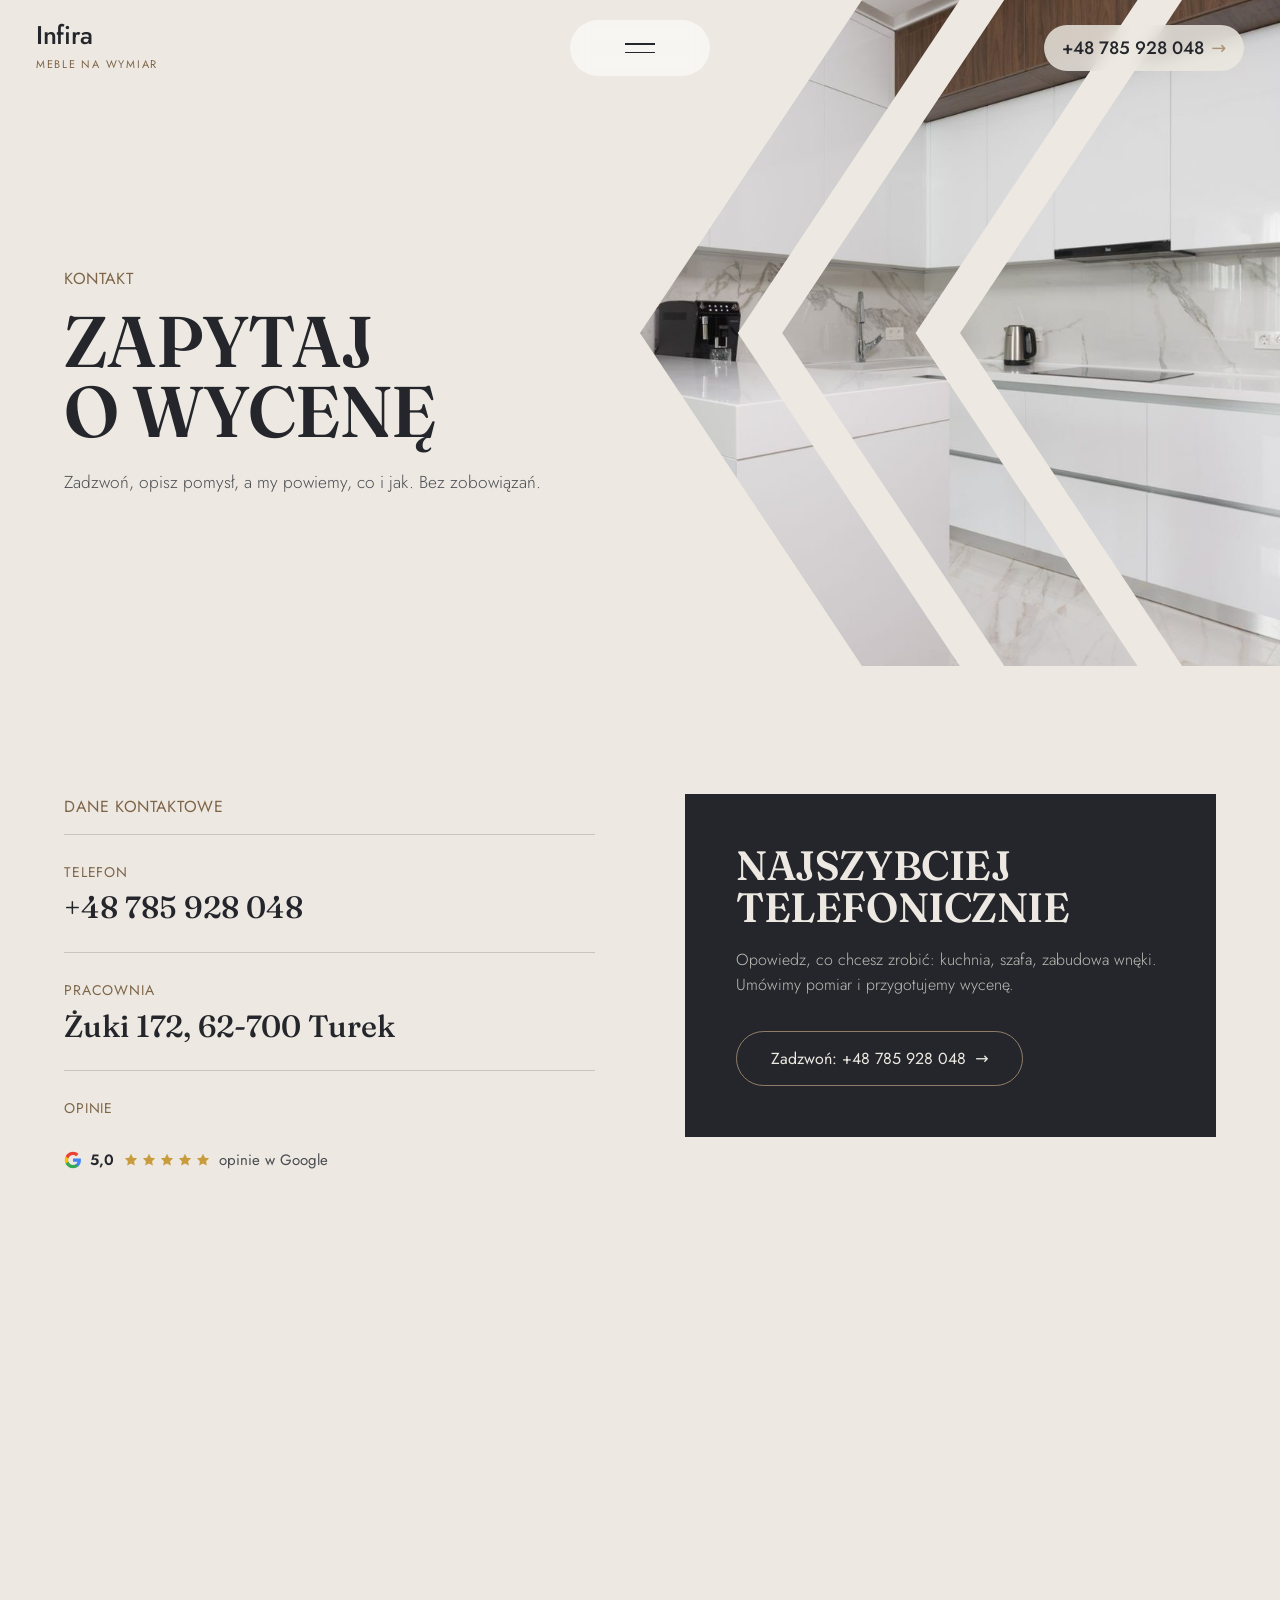
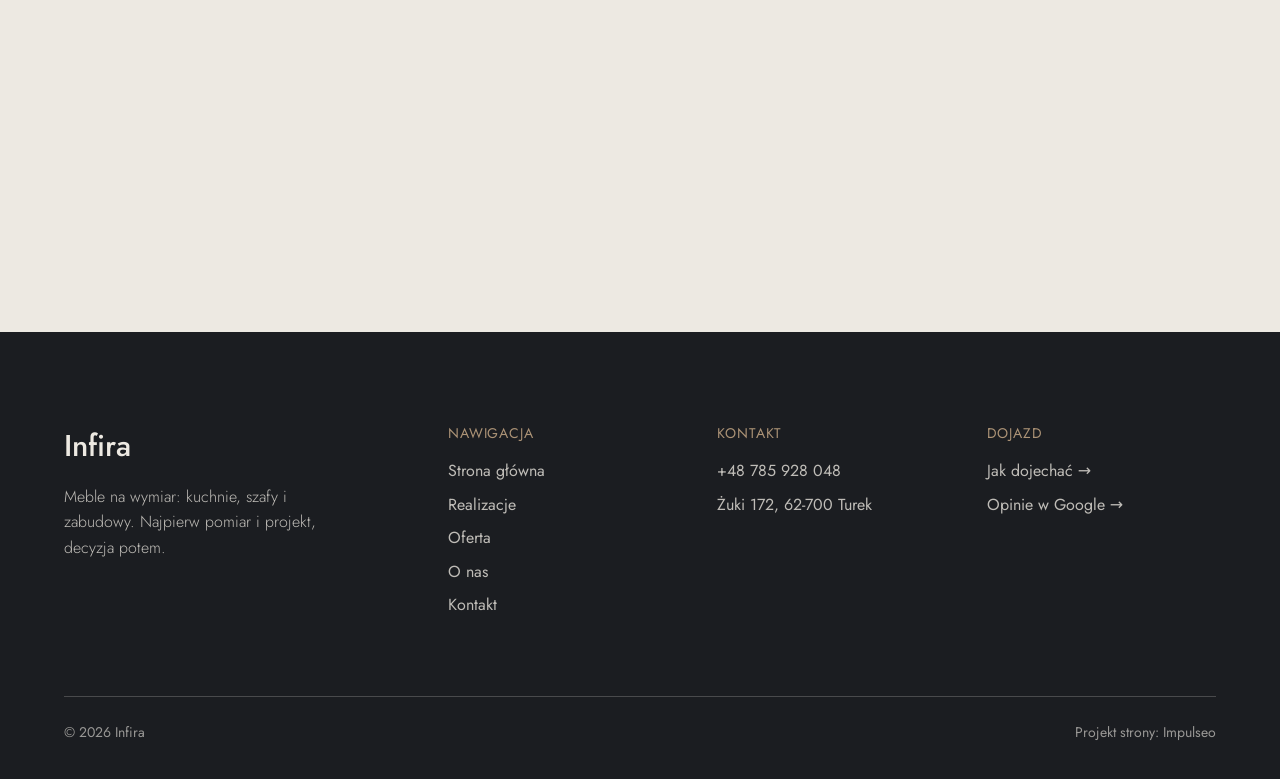
==== commit daf0ec20: "[claude-edit][cmt:f1cc7d19-4e4e-4209-bda7-7a73975bdec6] przebudowa strony w stylu klindworthroofing." ====
--- a/kontakt.html
+++ b/kontakt.html
@@ -3,98 +3,86 @@
 <head>
 <meta charset="UTF-8">
 <meta name="viewport" content="width=device-width, initial-scale=1.0">
-<title>Kontakt - Infira</title>
-<meta name="description" content="Kontakt Infira - Żuki 172, 62-700 Turek">
+<title>Kontakt - Infira meble na wymiar</title>
+<meta name="description" content="Meble na wymiar w Turku: kuchnie, szafy i zabudowy pod Twoje wnętrze. Od pomiaru po montaż, Żuki koło Turku. Zadzwoń: +48 785 928 048.">
 <link rel="canonical" href="https://impulseo-pl.github.io/infira/kontakt.html">
 <meta name="robots" content="noindex, nofollow">
+<meta name="theme-color" content="#EDE9E2">
 <meta property="og:type" content="website">
 <meta property="og:locale" content="pl_PL">
 <meta property="og:site_name" content="Infira">
-<meta property="og:title" content="Kontakt - Infira">
-<meta property="og:description" content="Kontakt Infira - Żuki 172, 62-700 Turek">
+<meta property="og:title" content="Kontakt - Infira meble na wymiar">
+<meta property="og:description" content="Meble na wymiar w Turku: kuchnie, szafy i zabudowy pod Twoje wnętrze. Od pomiaru po montaż, Żuki koło Turku. Zadzwoń: +48 785 928 048.">
 <meta property="og:url" content="https://impulseo-pl.github.io/infira/kontakt.html">
 <meta property="og:image" content="https://impulseo-pl.github.io/infira/img/og.jpg">
 <meta property="og:image:width" content="1200">
 <meta property="og:image:height" content="630">
 <meta name="twitter:card" content="summary_large_image">
+<script type="application/ld+json">{"@context": "https://schema.org", "@type": "HomeAndConstructionBusiness", "name": "Infira", "url": "https://impulseo-pl.github.io/infira/", "telephone": "+48785928048", "image": "https://impulseo-pl.github.io/infira/img/og.jpg", "address": {"@type": "PostalAddress", "streetAddress": "Żuki 172", "postalCode": "62-700", "addressLocality": "Turek", "addressCountry": "PL"}, "areaServed": "Turek"}</script>
 <link rel="preconnect" href="https://fonts.googleapis.com">
 <link rel="preconnect" href="https://fonts.gstatic.com" crossorigin>
-<link href="https://fonts.googleapis.com/css2?family=Lora:wght@500;600;700&family=Manrope:wght@400;500;600&display=swap" rel="stylesheet">
-<link rel="stylesheet" href="assets/styles.css?v=0a98a49c">
+<link href="https://fonts.googleapis.com/css2?family=Fraunces:opsz,wght@9..144,400;9..144,500;9..144,600&family=Jost:wght@300;400;500&display=swap" rel="stylesheet">
+<link rel="stylesheet" href="assets/styles.css?v=kw1">
 </head>
 <body>
 
 <header class="nav">
-  <div class="wrap nav-inner">
-    <a class="brand" href="index.html"><span class="name">Infira</span><span class="sub">Meble na wymiar</span></a>
-    <nav class="nav-links">
-      <a href="index.html">Strona główna</a>
-      <a href="realizacje.html">Realizacje</a>
-      <a href="oferta.html">Oferta</a>
-      <a href="o-nas.html">O nas</a>
-      <a href="kontakt.html" class="active" aria-current="page">Kontakt</a>
-      <a href="kontakt.html" class="btn btn-accent">Zapytaj o wycenę</a>
-    </nav>
-    <button class="nav-toggle" aria-label="Menu"><span></span><span></span><span></span></button>
+  <div class="nav-inner">
+    <a class="brand" href="index.html"><span><span class="name">Infira</span><span class="sub">Meble na wymiar</span></span></a>
+    <button class="menu-pill" aria-label="Menu" aria-expanded="false" aria-controls="menu"><span></span><span></span></button>
+    <a class="nav-phone" href="tel:+48785928048" aria-label="Zadzwoń: +48 785 928 048"><span class="num">+48 785 928 048</span> <span class="arr">→</span><svg class="ph-ico" width="18" height="18" viewBox="0 0 24 24" aria-hidden="true"><path d="M6.6 10.8a15.5 15.5 0 0 0 6.6 6.6l2.2-2.2a1 1 0 0 1 1-.24 11.4 11.4 0 0 0 3.6.58 1 1 0 0 1 1 1V20a1 1 0 0 1-1 1A17 17 0 0 1 3 4a1 1 0 0 1 1-1h3.5a1 1 0 0 1 1 1c0 1.25.2 2.46.58 3.6a1 1 0 0 1-.25 1l-2.23 2.2Z" fill="currentColor"/></svg></a>
   </div>
 </header>
-
+<div class="menu" id="menu">
+  <div class="menu-inner">
+    <nav class="menu-links"><a href="index.html">Strona główna</a><a href="realizacje.html">Realizacje</a><a href="oferta.html">Oferta</a><a href="o-nas.html">O nas</a><a href="kontakt.html" aria-current="page">Kontakt</a></nav>
+    <div class="menu-side">
+      <div><h4>Telefon</h4><a href="tel:+48785928048">+48 785 928 048</a></div>
+      <div><h4>Pracownia</h4><span>Żuki 172, 62-700 Turek</span></div>
+      <div><a class="btn light" href="kontakt.html">Zapytaj o wycenę <span class="arr">→</span></a></div>
+    </div>
+  </div>
+</div>
 <main>
 <section class="pagehead">
-  <img src="img/g6.jpg" alt="Infira - Zapytaj o wycenę" width="1600" height="1060" decoding="async">
-  <div class="wrap">
+  <div class="hero-copy">
     <span class="eyebrow">Kontakt</span>
-    <h1>Zapytaj o wycenę</h1>
-    <p>Odpowiemy na pytania i przygotujemy wycenę.</p>
+    <h1>Zapytaj o wycenę</h1>
+    <p class="lead">Zadzwoń, opisz pomysł, a my powiemy, co i jak. Bez zobowiązań.</p>
   </div>
+  <div class="shard"><svg viewBox="0 0 720 900" preserveAspectRatio="xMidYMid slice" role="img" aria-label="Infira - Zapytaj o wycenę"><clipPath id="cl-ph"><polygon points="0,450 300,0 410,0 110,450 410,900 300,900"/><polygon points="160,450 460,0 610,0 310,450 610,900 460,900"/><polygon points="360,450 660,0 900,0 900,900 660,900"/></clipPath><image href="img/g6.jpg" x="0" y="0" width="720" height="900" preserveAspectRatio="xMidYMid slice" clip-path="url(#cl-ph)"/></svg></div>
 </section>
-<section>
-  <div class="wrap contact-grid">
-    <div class="reveal">
+
+<section class="sec">
+  <div class="wrap contact">
+    <div class="rv">
       <span class="eyebrow">Dane kontaktowe</span>
-      <h2 style="margin:var(--space-4) 0 var(--space-6)">Infira</h2>
-      <div class="info-list">
-        <div class="info-row"><div class="ic"><svg class="ico-tel" width="16" height="16" viewBox="0 0 24 24" fill="none" aria-hidden="true"><path d="M6.6 10.8a15.5 15.5 0 0 0 6.6 6.6l2.2-2.2a1 1 0 0 1 1-.24 11.4 11.4 0 0 0 3.6.58 1 1 0 0 1 1 1V20a1 1 0 0 1-1 1A17 17 0 0 1 3 4a1 1 0 0 1 1-1h3.5a1 1 0 0 1 1 1c0 1.25.2 2.46.58 3.6a1 1 0 0 1-.25 1l-2.23 2.2Z" fill="currentColor"/></svg></div><div><div class="lbl">Telefon</div><a class="val" href="tel:+48785928048">+48 785 928 048</a></div></div>
-        <div class="info-row"><div class="ic"><svg class="ico-pin" width="16" height="16" viewBox="0 0 24 24" fill="none" aria-hidden="true"><path d="M12 21s7-6.1 7-11.5A7 7 0 0 0 5 9.5C5 14.9 12 21 12 21Z" stroke="currentColor" stroke-width="1.6" fill="none"/><circle cx="12" cy="9.5" r="2.4" fill="currentColor"/></svg></div><div><div class="lbl">Adres</div><div class="val">Żuki 172, 62-700 Turek</div></div></div>
-      </div>
+      <div class="c-row"><div class="lbl">Telefon</div><a class="val" href="tel:+48785928048">+48 785 928 048</a></div>
+      <div class="c-row"><div class="lbl">Pracownia</div><span class="val">Żuki 172, 62-700 Turek</span></div>
+      <div class="c-row"><div class="lbl">Opinie</div><a class="g-line" href="https://maps.google.com/?cid=2498842589369251021" target="_blank" rel="noopener"><svg viewBox="0 0 24 24" width="18" height="18" aria-hidden="true"><path fill="#4285F4" d="M22.56 12.25c0-.78-.07-1.53-.2-2.25H12v4.26h5.92c-.26 1.37-1.04 2.53-2.21 3.31v2.77h3.57c2.08-1.92 3.28-4.74 3.28-8.09z"/><path fill="#34A853" d="M12 23c2.97 0 5.46-.98 7.28-2.66l-3.57-2.77c-.98.66-2.23 1.06-3.71 1.06-2.86 0-5.29-1.93-6.16-4.53H2.18v2.84C3.99 20.53 7.7 23 12 23z"/><path fill="#FBBC05" d="M5.84 14.09c-.22-.66-.35-1.36-.35-2.09s.13-1.43.35-2.09V7.07H2.18C1.43 8.55 1 10.22 1 12s.43 3.45 1.18 4.93l2.85-2.22.81-.62z"/><path fill="#EA4335" d="M12 5.38c1.62 0 3.06.56 4.21 1.64l3.15-3.15C17.45 2.09 14.97 1 12 1 7.7 1 3.99 3.47 2.18 7.07l3.66 2.84c.87-2.6 3.3-4.53 6.16-4.53z"/></svg><b>5,0</b><span class="stars"><svg width="16" height="16" viewBox="0 0 24 24" aria-hidden="true"><path d="M12 2.8l2.85 5.8 6.4.93-4.63 4.5 1.1 6.37L12 17.4l-5.72 3 1.1-6.37-4.63-4.5 6.4-.93L12 2.8Z" fill="currentColor"/></svg><svg width="16" height="16" viewBox="0 0 24 24" aria-hidden="true"><path d="M12 2.8l2.85 5.8 6.4.93-4.63 4.5 1.1 6.37L12 17.4l-5.72 3 1.1-6.37-4.63-4.5 6.4-.93L12 2.8Z" fill="currentColor"/></svg><svg width="16" height="16" viewBox="0 0 24 24" aria-hidden="true"><path d="M12 2.8l2.85 5.8 6.4.93-4.63 4.5 1.1 6.37L12 17.4l-5.72 3 1.1-6.37-4.63-4.5 6.4-.93L12 2.8Z" fill="currentColor"/></svg><svg width="16" height="16" viewBox="0 0 24 24" aria-hidden="true"><path d="M12 2.8l2.85 5.8 6.4.93-4.63 4.5 1.1 6.37L12 17.4l-5.72 3 1.1-6.37-4.63-4.5 6.4-.93L12 2.8Z" fill="currentColor"/></svg><svg width="16" height="16" viewBox="0 0 24 24" aria-hidden="true"><path d="M12 2.8l2.85 5.8 6.4.93-4.63 4.5 1.1 6.37L12 17.4l-5.72 3 1.1-6.37-4.63-4.5 6.4-.93L12 2.8Z" fill="currentColor"/></svg></span><span>opinie w Google</span></a></div>
     </div>
-    <div class="reveal">
-      <div class="form">
-        <h3 style="margin-bottom:var(--space-4)">Najszybciej telefonicznie</h3>
-        <p class="muted" style="margin-bottom:var(--space-5)">Zadzwoń, opisz pomysł, a my powiemy, co i jak. Bez zobowiązań.</p>
-        <a href="tel:+48785928048" class="btn btn-accent" style="justify-content:center">Zadzwoń: +48 785 928 048 <span class="arr">→</span></a>
-      </div>
+    <div class="c-box rv">
+      <h2>Najszybciej telefonicznie</h2>
+      <p>Opowiedz, co chcesz zrobić: kuchnia, szafa, zabudowa wnęki. Umówimy pomiar i przygotujemy wycenę.</p>
+      <div class="btn-row"><a class="btn light" href="tel:+48785928048">Zadzwoń: +48 785 928 048 <span class="arr">→</span></a></div>
     </div>
   </div>
 </section>
-<section style="padding-top:0">
-  <div class="wrap reveal">
-    <iframe class="map" title="Infira - Turek" src="https://maps.google.com/maps?q=51.9948935%2C18.5459539&z=15&output=embed" loading="lazy" referrerpolicy="no-referrer-when-downgrade"></iframe>
-  </div>
+<section style="padding:0 clamp(16px,2.8vw,40px) clamp(60px,7vw,110px)">
+  <iframe class="map rv" title="Infira - Turek" src="https://maps.google.com/maps?q=51.9948935%2C18.5459539&z=15&output=embed" loading="lazy" referrerpolicy="no-referrer-when-downgrade"></iframe>
 </section>
 </main>
 
 <footer>
   <div class="wrap">
-    <div class="foot-grid">
-      <div class="foot-brand">
+    <div class="foot">
+      <div>
         <div class="name">Infira</div>
-        <p>Najpierw pomiar i projekt, decyzja potem. Mebel powstaje pod Twoje wnętrze - ze skosem i krzywą ścianą włącznie.</p>
+        <p>Meble na wymiar: kuchnie, szafy i zabudowy. Najpierw pomiar i projekt, decyzja potem.</p>
       </div>
-      <div class="foot-col">
-        <h4>Nawigacja</h4>
-        <a href="index.html">Strona główna</a>
-        <a href="realizacje.html">Realizacje</a>
-        <a href="oferta.html">Oferta</a>
-        <a href="o-nas.html">O nas</a>
-        <a href="kontakt.html">Kontakt</a>
-      </div>
-      <div class="foot-col">
-        <h4>Kontakt</h4>
-        <a href="tel:+48785928048">+48 785 928 048</a>
-        <p>Żuki 172, 62-700 Turek</p>
-        <a href="https://maps.google.com/?cid=2498842589369251021" target="_blank" rel="noopener">Jak dojechać →</a>
-      </div>
+      <div><h4>Nawigacja</h4><a href="index.html">Strona główna</a><a href="realizacje.html">Realizacje</a><a href="oferta.html">Oferta</a><a href="o-nas.html">O nas</a><a href="kontakt.html">Kontakt</a></div>
+      <div><h4>Kontakt</h4><a href="tel:+48785928048">+48 785 928 048</a><span>Żuki 172, 62-700 Turek</span></div>
+      <div><h4>Dojazd</h4><a href="https://maps.google.com/?cid=2498842589369251021" target="_blank" rel="noopener">Jak dojechać →</a><a href="https://maps.google.com/?cid=2498842589369251021" target="_blank" rel="noopener">Opinie w Google →</a></div>
     </div>
     <div class="foot-bot">
       <span>© 2026 Infira</span>
@@ -102,9 +90,9 @@
     </div>
   </div>
 </footer>
-<div class="sticky-reserve"><a class="sr-book" href="kontakt.html">Zapytaj o wycenę</a><a class="sr-call" href="tel:+48785928048" aria-label="Zadzwoń"><svg class="ico-tel" width="16" height="16" viewBox="0 0 24 24" fill="none" aria-hidden="true"><path d="M6.6 10.8a15.5 15.5 0 0 0 6.6 6.6l2.2-2.2a1 1 0 0 1 1-.24 11.4 11.4 0 0 0 3.6.58 1 1 0 0 1 1 1V20a1 1 0 0 1-1 1A17 17 0 0 1 3 4a1 1 0 0 1 1-1h3.5a1 1 0 0 1 1 1c0 1.25.2 2.46.58 3.6a1 1 0 0 1-.25 1l-2.23 2.2Z" fill="currentColor"/></svg></a></div>
+<div class="sticky-reserve"><a class="sr-book" href="kontakt.html">Zapytaj o wycenę</a><a class="sr-call" href="tel:+48785928048" aria-label="Zadzwoń"><svg width="16" height="16" viewBox="0 0 24 24" fill="none" aria-hidden="true"><path d="M6.6 10.8a15.5 15.5 0 0 0 6.6 6.6l2.2-2.2a1 1 0 0 1 1-.24 11.4 11.4 0 0 0 3.6.58 1 1 0 0 1 1 1V20a1 1 0 0 1-1 1A17 17 0 0 1 3 4a1 1 0 0 1 1-1h3.5a1 1 0 0 1 1 1c0 1.25.2 2.46.58 3.6a1 1 0 0 1-.25 1l-2.23 2.2Z" fill="currentColor"/></svg></a></div>
 <div class="demo-wazne" data-do="2026-11-03" data-cykl="3" hidden><svg class="dw-ico" width="13" height="13" viewBox="0 0 24 24" fill="none" aria-hidden="true"><circle cx="12" cy="12" r="8.6" stroke="currentColor" stroke-width="1.8"/><path d="M12 7.2V12l3.3 2" stroke="currentColor" stroke-width="1.8" stroke-linecap="round"/></svg><span class="dw-txt"></span></div>
 
-<script src="assets/main.js"></script>
+<script src="assets/app.js?v=kw1"></script>
 </body>
 </html>
--- a/assets/styles.css
+++ b/assets/styles.css
@@ -1,1676 +1,298 @@
-/* ============================================================
-   STOLBASZ — premium, architektoniczny B2B fit-out
-   Jasna paleta, zero brązu. System wg premium-web-craft.
-   Projekt strony: Impulseo (impulseo.pl)
-   ============================================================ */
-
+/* Infira - układ w duchu klindworthroofing.com: kamienne tło, szeryfowe wersaliki,
+   przyciski-pigułki, zdjęcia cięte ukośnymi pasami, ciemne sekcje realizacji. */
 :root{
-  /* PALETA — jasna, architektoniczna, chłodna */
-  --paper:#F3F1EC;          /* główne tło */
-  --paper-2:#E6E3DB;        /* sekcje alternatywne (chłodny jasny szary) */
-  --paper-3:#E6E3DB;        /* delikatne wypełnienia */
-  --ink:#23211E;            /* tekst główny — chłodny grafit */
-  --ink-soft:#43403A;       /* nagłówki drugorzędne */
-  --muted:#87837A;          /* tekst poboczny */
-  --line:rgba(35,33,30,.12);/* hairline */
-  --accent:#8A6B3C;         /* stonowany petrol-slate — jedyny akcent */
-  --accent-d:#6E5430;
-  --accent-soft:rgba(138,107,60,.10);
-  --dark:#23211E;           /* sekcje ciemne (stopka/CTA) */
-
-  /* HOVER ZDJĘĆ — JEDEN standard dla całego silnika (decyzja K. 04.08.2026, artefakt z wariantami).
-     AKTUALNE (K.+Szymon 09.08.2026, wybór z artefaktu 6 wariantów): zoom 1.05 przy 1.4s -
-     przy tak długim czasie mocniejszy kadr NIE skacze, tylko „oddycha". Poprzedni standard
-     (1.02 / .55s z 04.08) odbierany jako dynamiczny i szybki.
-     Spoczynek lekko przygaszony, ale TYLKO tam, gdzie jest mysz (@media hover:hover) —
-     na telefonie zdjęcia zostają w pełnej jasności. */
-  --img-zoom:1.05;                   /* K.+Szymon 09.08: wariant F z artefaktu porównawczego */
-  --img-rest:brightness(.95) saturate(.99);
-  --img-hot:brightness(1.06) saturate(1.05);
-  --img-dur:1.4s;                    /* K.+Szymon 09.08 (wariant F): powoli = elegancko */
-  --img-ease:cubic-bezier(.16,.84,.44,1);  /* miękki ogon, efekt „oddychania" */
-
-  /* ODSTĘPY — skala 4/8 */
-  --space-1:4px; --space-2:8px; --space-3:12px; --space-4:16px; --space-5:24px;
-  --space-6:32px; --space-7:48px; --space-8:64px; --space-9:96px; --space-10:128px;
-
-  /* TYPOGRAFIA — fluid clamp() (skala podbita 16.07.2026: większe, czytelniejsze litery — uwaga Adama) */
-  --text-sm:clamp(.9rem,.87rem + .12vw,1rem);
-  --text-base:clamp(1.08rem,1.04rem + .18vw,1.2rem);
-  --text-lg:clamp(1.24rem,1.15rem + .34vw,1.44rem);
-  --text-h3:clamp(1.34rem,1.22rem + .55vw,1.66rem);
-  --text-h2:clamp(2.1rem,1.66rem + 2.1vw,3.1rem);
-  --text-h1:clamp(2.9rem,2.1rem + 4vw,5.1rem);
-
-  /* PROMIENIE — architektoniczne, raczej ostre */
-  --r-sm:3px; --r-md:6px; --r-lg:10px;
-
-  /* RUCH */
-  --ease:cubic-bezier(.25,.46,.45,.94); --dur:.24s;
-
-  /* CIENIE — miękkie, warstwowe */
-  --sh-sm:0 1px 2px rgba(16,24,32,.04), 0 2px 8px rgba(16,24,32,.05);
-  --sh-md:0 2px 6px rgba(16,24,32,.05), 0 12px 28px -8px rgba(16,24,32,.12);
-  --sh-lg:0 6px 14px rgba(16,24,32,.07), 0 26px 56px -18px rgba(16,24,32,.22);
-
-  --hairline:1px solid var(--line);
-
-  --font-display:'Lora',serif;
-  --font-body:'Manrope',sans-serif;
-}
-
-*{box-sizing:border-box;margin:0;padding:0}
-html{scroll-behavior:smooth}
-body{
-  font-family:var(--font-body);
-  font-size:var(--text-base);
-  line-height:1.65;
-  color:var(--ink);
-  background:var(--paper);
-  -webkit-font-smoothing:antialiased;
-  text-rendering:optimizeLegibility;
-}
-img{max-width:100%;height:auto;display:block}  /* height:auto = width/height z atrybutów trzyma proporcje (TOP#12) */
+  --stone:#EDE9E2;
+  --stone-2:#E3DED5;
+  --ink:#24262B;
+  --ink-2:#1B1D21;
+  --ink-soft:#4A4C52;
+  --bronze:#AC9376;
+  --bronze-d:#7E6548;
+  --line:rgba(36,38,43,.18);
+  --line-light:rgba(237,233,226,.22);
+  --accent:#7E6548;
+  --serif:"Fraunces",Georgia,serif;
+  --sans:"Jost",system-ui,-apple-system,sans-serif;
+  --pad:clamp(20px,5vw,120px);
+  --ease:cubic-bezier(.2,.7,.2,1);
+  --nav-h:96px;
+}
+*,*::before,*::after{box-sizing:border-box}
+html{scroll-behavior:smooth;-webkit-text-size-adjust:100%}
+body{margin:0;background:var(--stone);color:var(--ink);font-family:var(--sans);font-weight:400;
+  font-size:clamp(16px,1.05vw,18px);line-height:1.6;-webkit-font-smoothing:antialiased;overflow-x:hidden}
+img{display:block;max-width:100%;height:auto}
 a{color:inherit;text-decoration:none}
-
-.wrap{width:min(92%,1180px);margin-inline:auto}
-section{padding-block:clamp(52px,6.5vw,96px)}
-
-h1,h2,h3{font-family:var(--font-display);font-weight:700;line-height:1.08;letter-spacing:-.02em;color:var(--ink)}
-h1{font-size:var(--text-h1);letter-spacing:-.035em}
-h2{font-size:var(--text-h2);letter-spacing:-.025em}
-h3{font-size:var(--text-h3)}
-/* MIARA — długość wiersza. WCAG 2.2 SC 1.4.8: max 80 znaków; Butterick: 45–90.
-   68ch daje realnie 72–78 znaków polskiego tekstu, czyli z zapasem pod granicą.
-   Wcześniej limit miał TYLKO <p> — <li>, <blockquote> i <dd> nie miały żadnego,
-   i to jedyny powód, dla którego 23 bloki na dwóch oddanych stronach jadą po
-   83–106 znaków w wierszu (pomiar 07.08.2026, bramka `miara`).
-   ⚠️ Listy i definicje ograniczamy TYLKO bez klasy: `ul`/`ol` z klasą to u nas
-   układ (siatki kafli, menu), a nie tekst ciągły — tam miarę wyznacza układ. */
-/* 60ch, nie 68ch (K. 10.08): po zmianie fontów na węższe kroje (DM Sans i spółka)
-   w 68ch mieściło się ~90 znaków - bramka pikselowa słusznie zgłaszała przekroczenie
-   granicy 80. Pomiar na żywej przeglądarce: 60ch = 90 znaków, 53ch = ~78 znaków, czyli normę WCAG 1.4.8. */
-:root{ --miara:53ch }
-p{max-width:min(100%,var(--miara))}
-blockquote,
-ul:not([class])>li, ol:not([class])>li,
-dl:not([class])>dd{max-width:min(100%,var(--miara))}
-
-/* ⚠️ Świadomie BEZ wyjątku `.tile p,.card p,.svc p{max-width:none}`, choć nasuwa się sam:
-   te akapity BYŁY już ograniczone (stare `p{max-width:65ch}`), więc „wyjątek" nie odblokowałby
-   niczego nowego — tylko ROZLUŹNIŁ stan sprzed zmiany na wszystkich demach naraz.
-   `figcaption` żadna z reguł wyżej nie dotyczy, więc też nie potrzebuje zwolnienia. */
-
-/* ŁAMANIE. `balance` wyrównuje długości wierszy w nagłówku, `pretty` pilnuje ostatniego
-   wiersza akapitu, żeby nie został w nim jeden wyraz. Obsługiwane od Chrome 117 /
-   Safari 17.5; starsze przeglądarki po prostu ignorują tę własność.
-   `text-wrap:pretty` nie występowało dotąd ANI RAZ w silniku ani w repo klientów. */
-h1,h2,h3,.lead,.lede{text-wrap:balance}
-p,li,blockquote,dd{text-wrap:pretty}
-
-.eyebrow{
-  font-family:var(--font-body);
-  font-size:var(--text-sm);
-  font-weight:600;
-  letter-spacing:.18em;
-  text-transform:uppercase;
-  color:var(--accent);
-  display:inline-flex;align-items:center;gap:var(--space-3);
-}
-/* flex:none + margin-top = kreska trzyma się PIERWSZEJ linii. Wcześniej align-items:center
-   centrowało ją względem całego bloku i przy zawinięciu (długi kicker typu
-   „…WNĘTRZ · LESZNO · OD 2019") druga linia lądowała z brzydkim wcięciem. */
-.eyebrow{align-items:flex-start}
-.eyebrow>*,.eyebrow{text-wrap:balance}   /* dlugi kicker lamal sie na sierote typu samo „2019" w drugiej linii */
-.eyebrow::before{content:"";width:28px;height:1px;background:var(--accent);display:inline-block;flex:none;margin-top:.62em}
-
-.muted{color:var(--muted)}
-.lead{font-size:var(--text-lg);line-height:1.55;color:var(--ink-soft);max-width:50ch}
-
-/* ---------- BUTTONS ---------- */
-.btn{
-  display:inline-flex;align-items:center;gap:var(--space-2);
-  font-weight:600;font-size:var(--text-sm);letter-spacing:.02em;
-  padding:var(--space-4) var(--space-6);
-  border-radius:var(--r-sm);
-  transition:transform var(--dur) var(--ease),box-shadow var(--dur) var(--ease),background var(--dur) var(--ease);
-  cursor:pointer;border:1px solid transparent;
-}
-.btn-accent{background:var(--accent);color:#fff;box-shadow:var(--sh-sm)}
-.btn-accent:hover{background:var(--accent-d);transform:translateY(-2px);box-shadow:var(--sh-md)}
-.btn-accent:active{transform:translateY(0);box-shadow:var(--sh-sm)}
-.btn-ghost{background:transparent;color:var(--ink);border-color:var(--line)}
-.btn-ghost:hover{border-color:var(--accent);color:var(--accent);transform:translateY(-2px)}
-.btn-light{background:#fff;color:var(--ink);box-shadow:var(--sh-sm)}
-.btn-light:hover{transform:translateY(-2px);box-shadow:var(--sh-md)}
-.btn .arr{transition:transform var(--dur) var(--ease)}
+h1,h2,h3{font-family:var(--serif);font-weight:600;line-height:1.02;margin:0;letter-spacing:-.01em;
+  font-variation-settings:"SOFT" 0,"WONK" 0;text-wrap:balance}
+p{margin:0}
+.wrap{padding-inline:var(--pad);max-width:1680px;margin-inline:auto}
+.eyebrow{display:block;font-family:var(--sans);font-weight:400;text-transform:uppercase;letter-spacing:.04em;
+  font-size:clamp(15px,1.25vw,20px);color:var(--bronze-d);margin-bottom:.9em}
+.on-dark .eyebrow,.eyebrow.light{color:var(--bronze)}
+.arr{display:inline-block;transition:transform .35s var(--ease);font-weight:300}
+
+/* --- przyciski-pigułki --- */
+.btn{display:inline-flex;align-items:center;gap:.6em;border:1px solid var(--bronze);border-radius:999px;
+  padding:.85em 2.1em;font-size:clamp(16px,1.15vw,19px);font-weight:400;color:var(--ink);background:transparent;
+  transition:background .35s var(--ease),color .35s var(--ease),border-color .35s var(--ease)}
+.btn:hover{background:var(--ink);color:var(--stone);border-color:var(--ink)}
 .btn:hover .arr{transform:translateX(4px)}
-
-/* ---------- NAV ---------- */
-.nav{
-  position:sticky;top:0;z-index:50;
-  background:color-mix(in srgb,var(--paper) 88%,transparent);
-  backdrop-filter:saturate(140%) blur(10px);
-  border-bottom:var(--hairline);
-}
-.nav-inner{display:flex;align-items:center;justify-content:space-between;gap:var(--space-5);height:72px}
-/* ANTY-NACHODZENIE (K. 05.08.2026): długa nazwa firmy + przycisk z pełnym numerem nie mieściły się w pasku
-   i flex ściskał linki PONIŻEJ ich treści - "Kontakt" wchodził na ramkę "Zadzwoń +48 ...". Teraz ustępuje
-   nazwa marki (skrót wielokropkiem), a menu i przycisk nigdy się nie kurczą ani nie zachodzą na siebie. */
-.brand{display:flex;flex-direction:column;line-height:1;min-width:0;flex:0 1 auto}
-.brand .name{font-family:var(--font-display);font-weight:800;font-size:1.35rem;letter-spacing:.04em;white-space:nowrap;overflow:hidden;text-overflow:ellipsis}
-.brand .sub{font-size:.62rem;letter-spacing:.34em;text-transform:uppercase;color:var(--muted);margin-top:5px;white-space:nowrap;overflow:hidden;text-overflow:ellipsis}
-.nav-links{display:flex;align-items:center;gap:var(--space-6);flex:0 0 auto}
-.nav-links a{font-size:var(--text-sm);font-weight:500;color:var(--ink-soft);position:relative;padding-block:4px;white-space:nowrap;transition:color var(--dur) var(--ease)}
-.nav-links a::after{content:"";position:absolute;left:0;bottom:0;width:0;height:1.5px;background:var(--accent);transition:width var(--dur) var(--ease)}
-.nav-links a:hover,.nav-links a.active{color:var(--ink)}
-.nav-links a:hover::after,.nav-links a.active::after{width:100%}
-.nav-links .btn{padding:var(--space-2) var(--space-5)}
-/* przyciski w nav: właściwy kolor (przebij .nav-links a) + bez podkreślenia */
-.nav-links a.btn-accent{color:#fff}
-.nav-links a.btn-ghost,.nav-links a.btn-light{color:var(--ink)}
-/* CTA w pasku: NIE podkreślenie spod linków menu, ale ten sam przelatujący błysk,
-   co na wszystkich innych przyciskach (zgłoszenie K. 13.08.2026 - „na hero jest efekt
-   światła przechodzącego przez przycisk, na navbarze go nie ma, a mają być identyczne").
-   Reguła `.nav-links a::after` jest silniejsza od `.btn::after`, więc trzeba jej
-   geometrię wyzerować i wpisać połysk z nazwy - samo `display:none` gasiło efekt. */
-.nav-links a.btn::after{
-  display:block;content:"";position:absolute;inset:0;z-index:-1;pointer-events:none;
-  width:auto;height:auto;border-radius:inherit;   /* kasuje geometrię podkreślenia (width:0;height:1.5px) */
-  background:linear-gradient(100deg,transparent 32%,rgba(255,255,255,.20) 50%,transparent 68%);
-  translate:-120% 0}
-@media (prefers-reduced-motion:no-preference){
-  .nav-links a.btn:hover::after{translate:120% 0;transition:translate .75s var(--mt-ease,cubic-bezier(.16,.84,.44,1))}
-}
-.nav-toggle{display:none;background:none;border:none;cursor:pointer;flex-direction:column;gap:5px;padding:8px}
-.nav-toggle span{width:24px;height:2px;background:var(--ink);transition:var(--dur)}
-/* Ciasny zakres MIĘDZY menu mobilnym a pełnym pulpitem: zbijamy odstępy i nazwę marki,
-   żeby wszystko zmieściło się naturalnie, zanim w ogóle dojdzie do skracania wielokropkiem. */
-@media(max-width:1280px) and (min-width:921px){
-  .nav-links{gap:var(--space-4)}
-  .nav-links .btn{padding:var(--space-2) var(--space-4)}
-  .brand .name{font-size:1.15rem}
-}
-
-/* ---------- HERO (split) ---------- */
-.hero{position:relative;overflow:hidden;border-bottom:var(--hairline)}
-.hero-grid{display:grid;grid-template-columns:1.05fr .95fr;gap:clamp(24px,4vw,60px);align-items:center;
-  padding-block:clamp(36px,4.5vw,64px)}
-.hero-copy .eyebrow{margin-bottom:var(--space-5)}
-.hero-copy h1{margin-bottom:var(--space-5)}
-.hero-copy .lead{margin-bottom:var(--space-7)}
-.hero-actions{display:flex;flex-wrap:wrap;gap:var(--space-4)}
-.hero-art{position:relative;aspect-ratio:4/3;border-radius:var(--r-lg);overflow:hidden;box-shadow:var(--sh-lg)}
-.hero-art img{width:100%;height:100%;object-fit:cover}
-.hero-art::after{content:"";position:absolute;inset:0;background:linear-gradient(180deg,transparent 55%,rgba(18,24,28,.28))}
-.hero-badge{position:absolute;left:var(--space-5);bottom:var(--space-5);z-index:2;
-  background:rgba(252,252,251,.94);backdrop-filter:blur(4px);
-  border-radius:var(--r-md);padding:var(--space-4) var(--space-5);box-shadow:var(--sh-md);max-width:78%}
-.hero-badge strong{display:block;font-family:var(--font-display);font-size:1rem;letter-spacing:-.01em}
-.hero-badge span{font-size:var(--text-sm);color:var(--muted)}
-
-/* ---------- HERO duży / kinowy (strona główna) ---------- */
-.hero-cine{position:relative;min-height:clamp(560px,82vh,840px);min-height:clamp(560px,82svh,840px);display:flex;align-items:center;overflow:hidden;border-bottom:var(--hairline)}
-.hero-cine>img{position:absolute;inset:0;width:100%;height:100%;object-fit:cover;z-index:0}
-.hero-cine::after{content:"";position:absolute;inset:0;z-index:1;
-  background:linear-gradient(95deg,rgba(13,18,23,.86) 0%,rgba(13,18,23,.64) 32%,rgba(13,18,23,.24) 62%,rgba(13,18,23,.04) 100%)}
-.hero-cine .wrap{position:relative;z-index:2;padding-block:var(--space-8)}
-.hero-cine .hero-copy{max-width:660px}
-.hero-cine .eyebrow{color:#fff;margin-bottom:var(--space-5)}
-.hero-cine .eyebrow::before{background:#fff}
-.hero-cine h1{color:#fff;margin-bottom:var(--space-5);font-size:clamp(2.9rem,2rem + 4.4vw,5.2rem);text-wrap:balance}
-.hero-cine .lead{color:rgba(255,255,255,.92);max-width:48ch;margin-bottom:var(--space-7)}
-.hero-cine .hero-actions{display:flex;flex-wrap:wrap;gap:var(--space-4)}
-/* NISKIE OKNO (laptop z dokiem i paskami przeglądarki ma ~700-780 px wysokości widoku):
-   H1 do 5.2rem + długi lead nie mieściły się i przyciski wypadały POD krawędź ekranu -
-   klient widział stronę bez ani jednego CTA. Skalujemy w dół, zamiast przycinać treść. */
-@media(min-width:821px) and (max-height:820px){
-  .hero-cine{min-height:clamp(520px,94svh,780px)}
-  .hero-cine .wrap{padding-block:var(--space-6)}
-  .hero-cine h1{font-size:clamp(2.2rem,1.5rem + 2.6vw,3.6rem);margin-bottom:var(--space-4)}
-  .hero-cine .eyebrow{margin-bottom:var(--space-4)}
-  .hero-cine .lead{margin-bottom:var(--space-5);max-width:44ch}
-}
-@media(max-width:680px){
-  .hero-cine{min-height:clamp(520px,76vh,640px);min-height:clamp(520px,76svh,640px);align-items:flex-end}
-  .hero-cine::after{background:linear-gradient(0deg,rgba(13,18,23,.9) 6%,rgba(13,18,23,.45) 55%,rgba(13,18,23,.25) 100%)}
-  .hero-cine .wrap{padding-bottom:var(--space-9)}
-  /* TELEFON (~90% oglądających): lead potrafił zająć 8 linii i zepchnąć CTA poza pierwszy ekran.
-     Zwężamy interlinię i skalę - treści nie ucinamy, bo to ona sprzedaje. */
-  .hero-cine .lead{font-size:.98rem;line-height:1.5;margin-bottom:var(--space-5)}
-  .hero-cine .eyebrow{font-size:.72rem;letter-spacing:.13em;margin-bottom:var(--space-4)}
-  .hero-cine .eyebrow::before{width:20px}
-  .hero-cine h1{margin-bottom:var(--space-4)}
-}
-
-/* full-bleed hero variant (podstrony) */
-.pagehead{position:relative;min-height:46vh;min-height:46svh;display:flex;align-items:flex-end;overflow:hidden;border-bottom:var(--hairline)}
-.pagehead img{position:absolute;inset:0;width:100%;height:100%;object-fit:cover}
-/* 10.08.2026 (decyzja K.): mocniejsze przyciemnienie + cień pod tekstem. Bramka mierzyła na
-   nagłówkach podstron 3,38-3,43:1 przy wymaganych 4,5 — jasne zdjęcie (hala, śnieg, niebo)
-   podchodziło pod biały tekst. Zdjęcia klientów są różne, więc kontrast musi dawać WARSTWA,
-   a nie szczęśliwy dobór kadru. */
-.pagehead::after{content:"";position:absolute;inset:0;background:linear-gradient(180deg,rgba(18,24,28,.40),rgba(18,24,28,.76))}
-.pagehead .wrap{position:relative;z-index:2;padding-block:var(--space-9);color:#fff}
-.pagehead h1{color:#fff;max-width:18ch;text-shadow:0 2px 16px rgba(0,0,0,.55)}
-.pagehead .eyebrow{color:#fff}
-.pagehead .eyebrow::before{background:#fff}
-.pagehead p{color:rgba(255,255,255,.92);margin-top:var(--space-4);max-width:54ch;text-shadow:0 1px 12px rgba(0,0,0,.5)}
-
-/* ---------- STRIP (pasek skrótów / liczby) ---------- */
-.strip{background:var(--dark);color:#fff}
-/* PASEK HASEŁ — standard 04.08.2026 (decyzja K.): 5 haseł w JEDNYM rzędzie, tekst WYŚRODKOWANY,
-   węższe marginesy boczne niż reszta strony (pasek ma iść szerzej), równe wysokości kolumn. */
-.strip .wrap{width:min(96%,1440px);display:grid;grid-template-columns:repeat(5,1fr);
-  gap:var(--space-5);padding-block:var(--space-7);align-items:stretch}
-.strip .item .k{font-family:var(--font-display);font-size:clamp(1.05rem,.82rem + .85vw,1.55rem);
-  font-weight:800;letter-spacing:-.02em;color:#fff;line-height:1.18;text-wrap:balance}
-.strip .item .v{font-size:var(--text-sm);color:rgba(255,255,255,.66);margin-top:var(--space-2);line-height:1.4}
-.strip .item{border-left:2px solid var(--accent);padding-inline:var(--space-4);
-  text-align:center;display:flex;flex-direction:column;justify-content:center}
-/* liczba kolumn = liczba haseł, żeby ostatnie nie zostawało samo w drugim rzędzie.
-   Klasę n-N nadaje multipage.py; domyślnie (bez klasy) pasek jest 5-kolumnowy. */
-.strip.n-2 .wrap{grid-template-columns:repeat(2,1fr)}
-.strip.n-3 .wrap{grid-template-columns:repeat(3,1fr)}
-.strip.n-4 .wrap{grid-template-columns:repeat(4,1fr);gap:var(--space-6)}
-.strip.n-4 .item .k{font-size:clamp(1.3rem,1rem + 1.1vw,2rem)}
-.strip.n-6 .wrap{grid-template-columns:repeat(6,1fr);gap:var(--space-4)}
-.strip.n-6 .item .k{font-size:clamp(.98rem,.8rem + .7vw,1.35rem)}
-/* równe łamanie: zamiast "długa linia + jedno słowo" obie linie zbliżonej długości */
-.strip .item .k{text-wrap:balance}
-
-/* ---------- SECTION HEAD ---------- */
-.head{max-width:48rem;margin-bottom:var(--space-8)}
-.head.center{margin-inline:auto;text-align:center}
-.head .eyebrow{margin-bottom:var(--space-4)}
-.head h2{margin-bottom:var(--space-4)}
-.head p{color:var(--muted);font-size:var(--text-lg);line-height:1.55}
-.head.center p{margin-inline:auto}
-
-/* ---------- INTRO SPLIT ---------- */
-.split{display:grid;grid-template-columns:.92fr 1.08fr;gap:clamp(28px,5vw,80px);align-items:center}
-.split.rev{grid-template-columns:1.08fr .92fr}
-.split.rev .split-art{order:-1}
-.split-art{position:relative;aspect-ratio:5/4;border-radius:var(--r-lg);overflow:hidden;box-shadow:var(--sh-lg)}
-.split-art img{width:100%;height:100%;object-fit:cover}
-.split-copy h2{margin-bottom:var(--space-5)}
-.split-copy p+p{margin-top:var(--space-4)}
-.split-copy .btn{margin-top:var(--space-6)}
-
-/* ---------- SERVICES (zakres) ---------- */
-.svc-grid{display:grid;grid-template-columns:repeat(auto-fit,minmax(280px,1fr));gap:var(--space-5)}
-.svc{background:#fff;border:var(--hairline);border-radius:var(--r-md);padding:var(--space-7) var(--space-6);
-  transition:transform var(--dur) var(--ease),box-shadow var(--dur) var(--ease),border-color var(--dur) var(--ease);
-  position:relative;overflow:hidden}
-.svc::before{content:"";position:absolute;left:0;top:0;width:3px;height:0;background:var(--accent);transition:height var(--dur) var(--ease)}
-.svc:hover{transform:translateY(-4px);box-shadow:var(--sh-md);border-color:transparent}
-.svc:hover::before{height:100%}
-.svc .ic{font-family:var(--font-display);font-size:.8rem;font-weight:700;letter-spacing:.12em;color:var(--accent);margin-bottom:var(--space-4)}
-.svc h3{margin-bottom:var(--space-3);font-size:1.22rem}
-.svc p{color:var(--muted);font-size:var(--text-base);line-height:1.6}
-
-/* big detailed service rows */
-.svc-row{display:grid;grid-template-columns:.8fr 1.2fr;gap:clamp(20px,4vw,60px);align-items:center;padding-block:var(--space-8)}
-.svc-row+.svc-row{border-top:var(--hairline)}
-.svc-row.rev{grid-template-columns:1.2fr .8fr}
-/* Naprzemienny układ wierszy oferty: co drugi wiersz ma zdjęcie po PRAWEJ.
-   Było `order:-1` — martwy kod, bo zdjęcie i tak jest pierwszym dzieckiem w HTML,
-   więc wszystkie wiersze wyglądały identycznie (zdjęcie zawsze z lewej), a `rev`
-   zmieniało tylko szerokość kolumn. Znalezione 29.07.2026 przy różnicowaniu kierunków
-   animacji (pomiar pozycji: art.mid 390/502 przy row.mid 756 — zawsze lewa strona). */
-.svc-row.rev .svc-row-art{order:2}
-.svc-row-art{aspect-ratio:4/3;border-radius:var(--r-md);overflow:hidden;box-shadow:var(--sh-md)}
-.svc-row-art img{width:100%;height:100%;object-fit:cover}
-.svc-row h3{font-size:1.5rem;margin-bottom:var(--space-4)}
-.svc-row .num{font-family:var(--font-display);font-size:.85rem;font-weight:700;letter-spacing:.14em;color:var(--accent);display:block;margin-bottom:var(--space-3)}
-.svc-row ul{list-style:none;margin-top:var(--space-4);display:flex;flex-direction:column;gap:var(--space-2)}
-.svc-row li{position:relative;padding-left:var(--space-5);color:var(--muted);font-size:var(--text-base)}
-.svc-row li::before{content:"";position:absolute;left:0;top:.62em;width:8px;height:1px;background:var(--accent)}
-
-/* ---------- GALLERY (realizacje) ---------- */
-.gallery{display:grid;grid-template-columns:repeat(12,1fr);gap:var(--space-4);grid-auto-rows:200px}
-/* GALERIA MASONRY — pionowe zdjęcia (portrety beauty/wellness) bez przycinania: kolumny, height auto */
-.gallery-masonry{column-count:3;column-gap:var(--space-4)}
-@media(max-width:900px){.gallery-masonry{column-count:2}}
-@media(max-width:560px){.gallery-masonry{column-count:1}}
-.gallery-masonry .m-tile{break-inside:avoid;margin:0 0 var(--space-4);padding:0;position:relative;overflow:hidden;border-radius:var(--r-md);border:1px solid var(--line)}
-.gallery-masonry .m-tile img{width:100%;height:auto;display:block}
-.gallery-masonry .m-tile .cap{position:absolute;left:0;right:0;bottom:0;padding:var(--space-4);color:#fff;background:linear-gradient(0deg,rgba(0,0,0,.55),transparent);font-size:var(--text-sm)}
-.gallery-masonry .m-tile .cap small{display:block;font-weight:400;opacity:.78;letter-spacing:.04em;text-transform:uppercase;font-size:.66rem;margin-top:3px}
-.tile{position:relative;overflow:hidden;border-radius:var(--r-md);box-shadow:var(--sh-sm);
-  transition:transform var(--dur) var(--ease),box-shadow var(--dur) var(--ease)}
-.tile img{width:100%;height:100%;object-fit:cover;
-  transition:transform var(--img-dur) var(--img-ease),filter var(--img-dur) var(--img-ease)}
-.tile:hover{box-shadow:var(--sh-md)}
-.tile .cap{position:absolute;left:0;right:0;bottom:0;padding:var(--space-5) var(--space-4) var(--space-4);
-  /* mocniejszy spad + cien pod tekstem: na JASNYCH zdjeciach klienta (biale fronty, sciany)
-     slaby gradient dawal kontrast ~1.5:1 zamiast wymaganych 3.6:1 (bramka wygladu, 10.08.2026) */
-  background:linear-gradient(transparent 10%,rgba(18,24,28,.55) 40%,rgba(18,24,28,.88) 68%,rgba(18,24,28,.99));color:#fff;
-  text-shadow:0 1px 2px rgba(0,0,0,.85),0 2px 10px rgba(0,0,0,.55);
-  font-size:var(--text-sm);font-weight:600;letter-spacing:.01em;
-  opacity:0;transform:translateY(8px);transition:var(--dur) var(--ease)}
-.tile:hover .cap{opacity:1;transform:translateY(0)}
-.tile .cap small{display:block;font-weight:400;opacity:.78;letter-spacing:.04em;text-transform:uppercase;font-size:.66rem;margin-top:3px}
-/* bento spans */
-.t-wide{grid-column:span 6}
-.t-tall{grid-column:span 6;grid-row:span 2}
-.t-std{grid-column:span 6}
-.t-third{grid-column:span 4}
-.t-two3{grid-column:span 8}
-
-/* ---------- TRUST / WIARYGODNOŚĆ ---------- */
-.trust{background:var(--paper-2)}
-.trust-grid{display:grid;grid-template-columns:repeat(auto-fit,minmax(240px,1fr));gap:var(--space-5);margin-top:var(--space-7)}
-.trust-card{background:#fff;border-radius:var(--r-md);padding:var(--space-7) var(--space-6);box-shadow:var(--sh-sm);border-top:3px solid var(--accent)}
-.trust-card .big{font-family:var(--font-display);font-size:clamp(1.8rem,1.3rem + 1.6vw,2.6rem);font-weight:800;letter-spacing:-.02em;color:var(--ink);line-height:1}
-.trust-card h3{font-size:1.12rem;margin:var(--space-3) 0 var(--space-2)}
-.trust-card p{color:var(--muted);font-size:var(--text-base);line-height:1.55}
-
-/* ---------- CTA band ---------- */
-.cta{background:var(--dark);color:#fff;position:relative;overflow:hidden}
-/* telefon w CTA: na ciemnym tle biały (domyślnie), rodziny z JASNYM tłem CTA
-   nadpisują to u siebie - wcześniej kolor siedział w stylu inline i wygrywał z rodziną. */
-.cta .btn-ghost-cta{color:#fff;border-color:rgba(255,255,255,.3)}
-.cta .wrap{display:grid;grid-template-columns:1.4fr .6fr;gap:var(--space-7);align-items:center;position:relative;z-index:2}
-.cta h2{color:#fff;max-width:20ch}
-.cta p{color:rgba(255,255,255,.74);margin-top:var(--space-4)}
-.cta-actions{display:flex;flex-direction:column;gap:var(--space-3);align-items:flex-start}
-.cta::before{content:"";position:absolute;right:-80px;top:-80px;width:360px;height:360px;border-radius:50%;
-  background:radial-gradient(circle,var(--accent-soft),transparent 70%)}
-
-/* ---------- CONTACT ---------- */
-.contact-grid{display:grid;grid-template-columns:.85fr 1.15fr;gap:clamp(28px,4vw,56px);align-items:start}
-.info-list{display:flex;flex-direction:column;gap:var(--space-2)}
-.info-row{display:flex;gap:var(--space-4);align-items:flex-start;padding-block:var(--space-4);border-bottom:var(--hairline)}
-.info-row .ic{flex:none;width:42px;height:42px;display:grid;place-items:center;border-radius:50%;
-  background:var(--accent-soft);color:var(--accent);font-size:1.05rem}
-.info-row .lbl{font-size:.72rem;letter-spacing:.14em;text-transform:uppercase;color:var(--muted)}
-.info-row .val{font-weight:600;font-size:var(--text-base);margin-top:2px}
-.info-row a.val:hover{color:var(--accent)}
-.map{border:none;border-radius:var(--r-lg);box-shadow:var(--sh-md);width:100%;height:100%;min-height:380px;filter:grayscale(.2) contrast(1.02)}
-.form{background:#fff;border:var(--hairline);border-radius:var(--r-lg);padding:clamp(24px,3vw,40px);box-shadow:var(--sh-sm)}
-.form .fld{margin-bottom:var(--space-5)}
-.form label{display:block;font-size:var(--text-sm);font-weight:600;margin-bottom:var(--space-2)}
-.form input,.form textarea{width:100%;font-family:inherit;font-size:var(--text-base);color:var(--ink);
-  padding:var(--space-4);border:var(--hairline);border-radius:var(--r-sm);background:var(--paper);transition:border-color var(--dur)}
-.form input:focus,.form textarea:focus{outline:none;border-color:var(--accent);background:#fff}
-.form textarea{resize:vertical;min-height:120px}
-.form .note{font-size:var(--text-sm);color:var(--muted);margin-top:var(--space-3)}
-
-/* ---------- FOOTER ---------- */
-footer{background:var(--dark);color:#fff;padding-block:var(--space-9) var(--space-6)}
-.foot-grid{display:grid;grid-template-columns:1.4fr 1fr 1fr;gap:var(--space-7);margin-bottom:var(--space-8)}
-.foot-brand .name{font-family:var(--font-display);font-weight:800;font-size:1.4rem;letter-spacing:.04em}
-.foot-brand p{color:rgba(255,255,255,.62);margin-top:var(--space-4);font-size:var(--text-base);max-width:38ch}
-.foot-col h4{font-size:.74rem;letter-spacing:.16em;text-transform:uppercase;color:rgba(255,255,255,.5);margin-bottom:var(--space-4)}
-.foot-col a,.foot-col p{display:block;color:rgba(255,255,255,.82);font-size:var(--text-base);margin-bottom:var(--space-3)}
-.foot-col a:hover{color:#fff}
-.foot-bot{border-top:1px solid rgba(255,255,255,.12);padding-top:var(--space-5);display:flex;justify-content:space-between;flex-wrap:wrap;gap:var(--space-3);
-  font-size:var(--text-sm);color:rgba(255,255,255,.55)}
+.on-dark .btn,.btn.light{color:var(--stone);border-color:rgba(172,147,118,.8)}
+.on-dark .btn:hover,.btn.light:hover{background:var(--stone);color:var(--ink);border-color:var(--stone)}
+.btn-row{display:flex;flex-wrap:wrap;gap:14px;margin-top:clamp(24px,2.6vw,40px)}
+.center{text-align:center}
+.center .btn-row{justify-content:center}
+
+/* --- nagłówek: logo, pigułka menu po środku, telefon po prawej --- */
+.nav{position:fixed;inset:0 0 auto 0;z-index:80;height:var(--nav-h);display:flex;align-items:center;
+  transition:background .4s var(--ease),height .4s var(--ease),box-shadow .4s var(--ease)}
+.nav.is-stuck{background:rgba(237,233,226,.94);backdrop-filter:blur(10px);-webkit-backdrop-filter:blur(10px);
+  height:76px;box-shadow:0 1px 0 var(--line)}
+.nav-inner{display:grid;grid-template-columns:1fr auto 1fr;align-items:center;width:100%;padding-inline:clamp(18px,2.8vw,40px)}
+.brand{display:inline-flex;align-items:center;gap:12px;justify-self:start}
+.brand-mark{width:34px;height:40px;flex:none}
+.brand .name{font-family:var(--sans);font-weight:500;font-size:clamp(24px,2vw,31px);letter-spacing:-.01em;line-height:1}
+.brand .sub{display:block;font-size:11px;letter-spacing:.16em;text-transform:uppercase;color:var(--bronze-d);margin-top:4px}
+.menu-pill{justify-self:center;width:140px;height:56px;border-radius:999px;border:0;cursor:pointer;
+  background:rgba(255,255,255,.55);backdrop-filter:blur(8px);display:flex;flex-direction:column;align-items:center;
+  justify-content:center;gap:7px;transition:background .3s var(--ease)}
+.menu-pill:hover{background:#fff}
+.menu-pill span{display:block;width:30px;height:1.5px;background:var(--ink);transition:transform .4s var(--ease)}
+.menu-open .menu-pill span:first-child{transform:translateY(4.25px) rotate(45deg)}
+.menu-open .menu-pill span:last-child{transform:translateY(-4.25px) rotate(-45deg)}
+.nav-phone{justify-self:end;font-weight:500;background:rgba(237,233,226,.82);backdrop-filter:blur(8px);padding:.5em 1em;border-radius:999px;font-size:clamp(16px,1.4vw,22px);display:inline-flex;align-items:center;gap:.4em;white-space:nowrap}
+.nav-phone .arr{color:var(--bronze)}
+.nav-phone:hover .arr{transform:translateX(4px)}
+
+/* --- menu na pełny ekran --- */
+.menu{position:fixed;inset:0;z-index:70;background:var(--ink);color:var(--stone);display:flex;align-items:center;
+  opacity:0;visibility:hidden;transition:opacity .45s var(--ease),visibility .45s}
+.menu-open .menu{opacity:1;visibility:visible}
+.menu-open .nav{background:transparent;box-shadow:none;backdrop-filter:none}
+.menu-open .nav .name,.menu-open .nav-phone{color:var(--stone)}
+.menu-open .nav-phone{background:rgba(255,255,255,.1)}
+.menu-open .menu-pill{background:rgba(255,255,255,.12)}
+.menu-open .menu-pill span{background:var(--stone)}
+.menu-inner{display:grid;grid-template-columns:1.4fr 1fr;gap:6vw;width:100%;padding:120px var(--pad) 60px}
+.menu-links a{display:block;font-family:var(--serif);font-weight:600;text-transform:uppercase;
+  font-size:clamp(40px,6.4vw,104px);line-height:1.04;color:var(--stone);transition:color .3s,transform .4s var(--ease)}
+.menu-links a:hover,.menu-links a[aria-current]{color:var(--bronze)}
+.menu-links a:hover{transform:translateX(10px)}
+.menu-side{align-self:end;display:grid;gap:26px;font-size:18px;color:rgba(237,233,226,.78)}
+.menu-side h4{margin:0 0 6px;font-weight:400;text-transform:uppercase;letter-spacing:.06em;font-size:14px;color:var(--bronze)}
+.menu-side a:hover{color:#fff}
+
+/* --- hero: tekst po lewej, zdjęcie cięte w ukośne pasy po prawej --- */
+.hero{position:relative;min-height:min(100vh,1000px);min-height:min(100svh,1000px);display:grid;grid-template-columns:1fr 1fr;align-items:center;
+  overflow:hidden;padding-top:var(--nav-h)}
+.hero-copy{padding-left:var(--pad);padding-right:3vw;position:relative;z-index:2;padding-block:40px}
+.hero h1,.pagehead h1{text-transform:uppercase;font-size:clamp(46px,5.6vw,96px);line-height:.98}
+.hero .lead,.pagehead .lead{margin-top:clamp(18px,1.8vw,28px);max-width:36em;font-size:clamp(17px,1.35vw,22px);
+  font-weight:300;line-height:1.55;color:var(--ink-soft)}
+.shard{position:absolute;inset:0 0 0 auto;width:52%;height:100%}
+.shard svg{width:100%;height:100%;display:block}
+.g-line{display:inline-flex;align-items:center;gap:.55em;margin-top:28px;font-size:15px;color:var(--ink-soft)}
+.g-line b{font-weight:600;color:var(--ink)}
+.g-line .stars{color:#C89B3C;display:inline-flex;gap:2px}
+
+/* nagłówek podstrony */
+.pagehead{position:relative;min-height:clamp(520px,74vh,780px);min-height:clamp(520px,74svh,780px);display:grid;grid-template-columns:1fr 1fr;
+  align-items:center;overflow:hidden;padding-top:var(--nav-h)}
+.pagehead .shard{width:50%}
+
+/* --- sekcje --- */
+section{position:relative}
+.sec{padding-block:clamp(80px,10vw,180px)}
+.sec-s{padding-block:clamp(60px,7vw,120px)}
+.on-dark{background:var(--ink);color:var(--stone)}
+.on-dark .muted,.on-dark p{color:rgba(237,233,226,.78)}
+.muted{color:var(--ink-soft)}
+.stone-2{background:var(--stone-2)}
+
+/* intro z pionową etykietą */
+.intro{display:grid;grid-template-columns:minmax(80px,.55fr) 2fr;gap:clamp(30px,5vw,90px);align-items:start;max-width:1440px;margin-inline:auto}
+.vlabel{writing-mode:vertical-rl;transform:rotate(180deg);justify-self:end;text-transform:uppercase;
+  letter-spacing:.06em;font-size:clamp(15px,1.25vw,20px);color:var(--bronze)}
+.intro-txt{font-size:clamp(22px,2.05vw,34px);font-weight:300;line-height:1.38;max-width:30em}
+.on-dark .intro-txt{color:var(--stone)}
+
+/* para kart ze zdjęciami (szeroka + wąska, przesunięta) */
+.pair{display:grid;grid-template-columns:1.8fr 1fr;gap:clamp(30px,9vw,130px);margin-top:clamp(70px,8vw,130px);align-items:start}
+.pair .pc:last-child{margin-top:0}
+.pc-img{overflow:hidden}
+.pc-img img{width:100%;aspect-ratio:16/11;object-fit:cover;transition:transform 1.2s var(--ease)}
+.pair .pc:last-child .pc-img img{aspect-ratio:3/2}
+.pc:hover .pc-img img{transform:scale(1.04)}
+.pc-t{margin-top:26px;font-size:clamp(18px,1.4vw,22px);display:flex;align-items:center;gap:.45em}
+.pc-s{color:rgba(237,233,226,.6);font-size:clamp(16px,1.15vw,19px)}
+.pc:hover .arr{transform:translateX(4px)}
+
+/* ogromny napis sekcji */
+.giant{font-family:var(--serif);font-weight:600;text-transform:uppercase;text-align:center;line-height:.85;
+  font-size:clamp(64px,13.4vw,250px);letter-spacing:-.02em;color:var(--stone);padding-block:clamp(70px,9vw,150px) clamp(50px,6vw,100px);
+  white-space:nowrap;overflow:hidden}
+
+/* realizacje: duże kafle pełnej szerokości z nazwą */
+.works{display:grid;gap:40px;padding-inline:clamp(16px,2.8vw,40px)}
+.work{position:relative;display:block;overflow:hidden;height:clamp(420px,62vw,860px)}
+.work img{position:absolute;inset:0;width:100%;height:100%;object-fit:cover;transition:transform 1.6s var(--ease)}
+.work::after{content:"";position:absolute;inset:0;background:linear-gradient(180deg,rgba(20,22,25,.55) 0%,rgba(20,22,25,0) 42%,rgba(20,22,25,0) 70%,rgba(20,22,25,.45) 100%)}
+.work:hover img{transform:scale(1.035)}
+.work h3{position:absolute;z-index:2;left:clamp(24px,5.6vw,80px);top:clamp(28px,5.6vw,80px);color:var(--stone);
+  text-transform:uppercase;font-size:clamp(44px,5.4vw,92px)}
+.work .wk-more{position:absolute;z-index:2;left:clamp(24px,5.6vw,80px);bottom:clamp(24px,4vw,56px);color:var(--stone);
+  font-size:clamp(16px,1.2vw,19px);display:inline-flex;gap:.5em;align-items:center}
+.work:hover .arr{transform:translateX(4px)}
+
+/* oferta: przewijany pas kart */
+.sv-head{max-width:820px;margin:0 auto clamp(40px,4vw,60px)}
+.sv-head h2{font-size:clamp(32px,3.6vw,58px);line-height:1.12;font-weight:500}
+.slider{position:relative}
+.slides{display:flex;gap:clamp(24px,9vw,130px);overflow-x:auto;scroll-snap-type:x mandatory;scrollbar-width:none;
+  padding-left:var(--pad);padding-right:var(--pad);scroll-padding-left:var(--pad)}
+.slides::-webkit-scrollbar{display:none}
+.slide{flex:0 0 clamp(270px,33.5vw,560px);scroll-snap-align:start}
+.slide img{width:100%;aspect-ratio:16/9.3;object-fit:cover}
+.slide h3{font-family:var(--sans);font-weight:400;font-size:clamp(18px,1.4vw,22px);margin-top:26px;letter-spacing:0;line-height:1.3}
+.slide p{color:var(--ink-soft);margin-top:6px;font-weight:300}
+.sl-ctrl{display:flex;align-items:center;gap:26px;padding-inline:var(--pad);margin-top:clamp(36px,4vw,60px)}
+.sl-bar{flex:1;height:1px;background:var(--line);position:relative}
+.sl-bar i{position:absolute;left:0;top:-.5px;height:2px;background:var(--ink);width:33%;transition:left .3s,width .3s}
+.sl-btn{width:64px;height:64px;border-radius:50%;border:1px solid var(--line);background:transparent;cursor:pointer;
+  font-size:20px;color:var(--ink);display:flex;align-items:center;justify-content:center;transition:background .3s,color .3s}
+.sl-btn:hover{background:var(--ink);color:var(--stone)}
+
+/* opinie na zdjęciu */
+.kudos{position:relative;color:#fff;overflow:hidden}
+.kudos-bg{position:absolute;inset:0;background-size:cover;background-position:center}
+.kudos-bg::after{content:"";position:absolute;inset:0;background:rgba(22,23,26,.62)}
+.kudos .wrap{position:relative;z-index:2}
+.kd-list{display:grid;grid-template-columns:1fr 1fr;gap:clamp(30px,6vw,110px);max-width:1360px;margin:clamp(40px,4vw,60px) auto 0}
+.kd{margin:0}
+.kd blockquote{margin:0;font-family:var(--serif);font-weight:400;font-size:clamp(22px,2.1vw,34px);line-height:1.3;color:#fff}
+.kd figcaption{margin-top:20px;color:var(--bronze);text-transform:uppercase;letter-spacing:.05em;font-size:15px}
+.kd-stars{display:flex;gap:3px;color:#E3B85A;margin-bottom:18px}
+.kudos .g-line{color:rgba(255,255,255,.82)}
+.kudos .g-line b{color:#fff}
+
+/* okno na nieruchome zdjęcie */
+.stopklatka{height:72vh;height:72svh;clip-path:inset(0);position:relative}
+.stk-bg{position:fixed;inset:0;background-size:cover;background-position:center}
+
+/* zaproszenie do rozmowy */
+.talk{text-align:center}
+.talk h2{text-transform:uppercase;font-size:clamp(40px,6vw,104px);line-height:.98}
+.talk .tel{display:inline-block;margin-top:clamp(20px,2vw,30px);font-family:var(--serif);font-size:clamp(30px,3.4vw,56px);
+  font-weight:500;color:var(--bronze-d);border-bottom:1px solid transparent;transition:border-color .3s}
+.talk .tel:hover{border-color:currentColor}
+
+/* stopka */
+footer{background:var(--ink-2);color:rgba(237,233,226,.78);padding:clamp(70px,7vw,110px) 0 36px}
+.foot{display:grid;grid-template-columns:1.5fr 1fr 1fr 1fr;gap:40px}
+.foot .name{font-family:var(--sans);font-weight:500;font-size:30px;color:var(--stone)}
+.foot p{max-width:30ch;margin-top:14px;font-weight:300}
+.foot h4{margin:0 0 14px;font-weight:400;text-transform:uppercase;letter-spacing:.06em;font-size:14px;color:var(--bronze)}
+.foot a,.foot span{display:block;margin-bottom:8px}
+.foot a:hover{color:#fff}
+.foot-bot{display:flex;justify-content:space-between;flex-wrap:wrap;gap:12px;margin-top:70px;padding-top:24px;
+  border-top:1px solid var(--line-light);font-size:14px;color:rgba(237,233,226,.6)}
 .foot-bot a:hover{color:#fff}
-/* Podpis w stopce = klikalny link do impulseo.pl (31.07.2026). Ma być WIDOCZNIE klikalny,
-   ale nie krzyczeć - stąd sam kolor jaśniejszy + delikatne podkreślenie na najeździe. */
-.foot-bot a.foot-credit{color:rgba(255,255,255,.78);text-decoration:none;border-bottom:1px solid rgba(255,255,255,.28)}
-.foot-bot a.foot-credit:hover{color:#fff;border-bottom-color:#fff}
-
-/* ---------- REVEAL ---------- */
-.reveal{opacity:0;transform:translateY(22px);transition:opacity .6s var(--ease),transform .6s var(--ease)}
-.reveal.in{opacity:1;transform:none}
-
-/* ---------- RESPONSIVE ---------- */
-@media(max-width:920px){
-  .hero-grid,.split,.split.rev,.svc-row,.svc-row.rev,.cta .wrap,.contact-grid,.foot-grid{grid-template-columns:1fr}
-  .split.rev .split-art,.svc-row.rev .svc-row-art{order:0}
-  .hero-art{aspect-ratio:16/10;max-height:420px}
-  .strip .wrap,.strip.n-2 .wrap,.strip.n-3 .wrap,.strip.n-4 .wrap,.strip.n-6 .wrap{grid-template-columns:repeat(2,1fr);gap:var(--space-6)}
-  .strip .item .k,.strip.n-6 .item .k{font-size:clamp(1.3rem,1.1rem + 1vw,2rem)}
-  .gallery{grid-auto-rows:180px}
-  .t-wide,.t-tall,.t-std,.t-third,.t-two3{grid-column:span 6}
-  .t-tall{grid-row:span 1}
-  .cta-actions{flex-direction:row;flex-wrap:wrap}
-  .foot-grid{gap:var(--space-6)}
-}
-@media(max-width:680px){
-  .nav-links{position:fixed;inset:72px 0 auto 0;background:var(--paper);flex-direction:column;align-items:stretch;
-    gap:0;padding:var(--space-4) 6%;border-bottom:var(--hairline);box-shadow:var(--sh-md);
-    transform:translateY(-120%);transition:transform var(--dur) var(--ease)}
-  .nav-links.open{transform:translateY(0)}
-  .nav-links a{padding-block:var(--space-4);border-bottom:var(--hairline)}
-  .nav-links .btn{margin-top:var(--space-3);justify-content:center}
-  .nav-toggle{display:flex}
-  .strip .wrap,.strip.n-2 .wrap,.strip.n-3 .wrap,.strip.n-4 .wrap,.strip.n-6 .wrap{grid-template-columns:1fr}
-  .gallery{grid-template-columns:repeat(6,1fr)}
-  .foot-grid{grid-template-columns:1fr}
-}
-@media(prefers-reduced-motion:reduce){
-  /* audyt 09.08 TOP#14: samo skrócenie duration przy animacji INFINITE = stroboskop
-     (pętla .01ms miga ekranem); iteration-count:1 gasi pętlę naprawdę. Pseudoelementy
-     też - tła hero (gastro/studio) animują ::before/img, blanket na * ich nie łapał. */
-  *,*::before,*::after{animation-duration:.01ms!important;animation-iteration-count:1!important;animation-delay:0s!important;transition:none!important}
-  .reveal{opacity:1!important;transform:none!important}
-  html{scroll-behavior:auto}
-}
-
-/* ============================================================
-   PREMIUM LAYER — destylat deep-researchu branż (anty-AI, spokój).
-   Zmienne STOLBASZ (--accent/--ink/--paper/--line/--dark). Ruch ledwo
-   zauważalny, krzywa cubic-bezier(.16,.84,.44,1); prefers-reduced-motion
-   pokryte blanketem wyżej. Karty hairline zamiast cieni = #1 sygnał „nie-AI".
-   ============================================================ */
-
-/* więcej oddechu między sekcjami (liderzy: 110-130px) */
-section{padding-block:clamp(64px,8vw,128px)}
-
-/* 1) Aksamitny reveal — dłuższa, miękka krzywa zamiast „skoku" */
-.reveal{transition:opacity .9s cubic-bezier(.16,.84,.44,1),transform .9s cubic-bezier(.16,.84,.44,1);will-change:opacity,transform}
-/* stagger TYLKO w galerii (tam pozycja = porządek dzieci) */
-.gallery .reveal:nth-child(2){transition-delay:.07s}
-.gallery .reveal:nth-child(3){transition-delay:.14s}
-.gallery .reveal:nth-child(4){transition-delay:.21s}
-.gallery .reveal:nth-child(5){transition-delay:.28s}
-.gallery .reveal:nth-child(6){transition-delay:.35s}
-
-/* 2) Hero STATYCZNY na .hero-cine — Ken Burns CAŁKIEM WYŁĄCZONY 26.06 (3. zgłoszenie Szymona).
-   GENEZA: animowanie scale na <img> hero z teksturami (cegły/framugi) re-samplinguje obraz
-   klatka po klatce → na części ekranów drobne drganie/shimmer = „heroshot się trzęsie".
-   translateY usunięto wcześniej, scale-only + will-change/GPU NIE wystarczyły do GWARANCJI gładkości.
-   Krzysztof zażądał pewności („make sure, że błąd się nie pojawi") > efekt. Zero animacji = 0% drgania.
-   Delikatny zoom zostaje TYLKO w pełnoekranowych hero gastro/studio (hg-bg/hs-bg — tło, inny
-   mechanizm, chwalone, nigdy nie zgłaszane). NIE wracać do KB na .hero-cine bez realnego testu
-   na sprzęcie klienta — to ryzyko regresji „trzęsienia”. */
-/* BEZPIECZNY "wow" na hero = jednorazowy FADE-IN (opacity), nie zoom.
-   opacity nie dotyka bitmapy → gładkie na KAŻDYM zdjęciu/ekranie/GPU, zero ryzyka migotania.
-   Geometryczny ruch (scale/translate) na .hero-cine jest ZAKAZANY (bramka pilnuje). */
-@keyframes heroFade{from{opacity:0}to{opacity:1}}
-.hero-cine>img{transform:none;animation:heroFade 1.1s ease-out both}
-
-/* 3) Akcentowy hairline pod nagłówkiem sekcji, który „rysuje się" przy wejściu */
-.head h2{position:relative;padding-bottom:18px}
-.head h2::after{content:"";position:absolute;left:0;bottom:0;height:1px;width:0;background:var(--accent);transition:width 1s cubic-bezier(.16,.84,.44,1) .15s}
-.head.center h2::after{left:50%;transform:translateX(-50%)}
-.head.reveal.in h2::after,.head.center.reveal.in h2::after{width:54px}
-
-/* 4) Karty HAIRLINE zamiast cieni/zaokrągleń (najmocniejszy anty-AI detal) */
-.svc{background:transparent;border:1px solid var(--line);border-radius:var(--r-sm);box-shadow:none}
-.svc:hover{box-shadow:none;border-color:var(--accent);transform:translateY(-3px)}
-.trust-card{background:transparent;box-shadow:none;border:1px solid var(--line);border-top:2px solid var(--accent);border-radius:var(--r-sm)}
-.tile{box-shadow:none;border-radius:var(--r-sm)}
-.tile:hover{box-shadow:none}
-
-/* 5) Sticky-nav kondensuje się po przewinięciu (sygnał dopracowania) */
-.nav{transition:box-shadow .4s ease,background .4s ease}
-.nav.is-stuck{box-shadow:0 1px 0 var(--line),0 14px 30px -24px rgba(0,0,0,.45)}
-.nav-inner{transition:height .35s var(--ease)}
-.nav.is-stuck .nav-inner{height:60px}
-
-/* 6) MANIFESTO — pełnoekranowy cytat-bohater (zastępuje generyczne „Dlaczego my") */
-.manifesto{background:var(--paper-2);text-align:center}
-.manifesto .wrap{max-width:60rem}
-.manifesto p{font-family:var(--font-display);font-style:italic;font-size:clamp(1.6rem,1rem + 2.4vw,2.8rem);line-height:1.32;color:var(--ink-soft);margin-inline:auto;max-width:26ch;position:relative;padding-top:var(--space-8)}
-.manifesto p::before{content:"";position:absolute;top:0;left:50%;transform:translateX(-50%);width:54px;height:1px;background:var(--accent)}
-.manifesto p span{color:var(--accent);font-style:italic}
-
-/* 7) GATEWAYS — 3 duże bramy-zdjęcia (zamiast paska menu usług) */
-.gateways{display:grid;grid-template-columns:repeat(3,1fr);gap:var(--space-4)}
-.gateway{position:relative;aspect-ratio:3/4;overflow:hidden;border-radius:var(--r-sm);display:block}
-.gateway img{width:100%;height:100%;object-fit:cover;
-  transition:transform var(--img-dur) var(--img-ease),filter var(--img-dur) var(--img-ease)}
-.gateway::after{content:"";position:absolute;inset:0;background:linear-gradient(180deg,transparent 38%,rgba(18,24,28,.74))}
-/* ===== HOVER ZDJĘĆ — jedno miejsce dla WSZYSTKICH kafli ze zdjęciem (K. 04.08.2026) ===== */
-@media(hover:hover){
-  .tile img,.gateway img,.m-tile img{filter:var(--img-rest)}
-  .tile:hover img,
-  .gateway:hover img,
-  .m-tile:hover img{transform:scale(var(--img-zoom));filter:var(--img-hot)}
-}
-.m-tile img{transition:transform var(--img-dur) var(--img-ease),filter var(--img-dur) var(--img-ease)}
-.gateway .g-ttl{position:absolute;left:0;right:0;bottom:0;z-index:2;padding:var(--space-6) var(--space-5);color:#fff;font-family:var(--font-display);font-size:1.45rem;letter-spacing:-.01em;line-height:1.15}
-.gateway .g-ttl small{display:block;font-family:var(--font-body);font-size:var(--text-sm);font-weight:400;opacity:.82;letter-spacing:.03em;margin-top:5px}
-@media(max-width:760px){.gateways{grid-template-columns:1fr}.gateway{aspect-ratio:16/10}}
-
-/* 8) LOGO klienta w nagłówku (gdy podane --logo) */
-/* 52px domyślnie (feedback Bartka 06.07.2026: 40px ginęło, uwaga padła 3x; ~56px sprawdzone na żywym demie anna-borowiec-makeup) */
-.brand-logo{height:64px;width:auto;max-width:300px;object-fit:contain;display:block}
-.nav.is-stuck .brand-logo{height:52px}
-@media(max-width:680px){.brand-logo{height:46px;max-width:210px}}
-
-
-/* === RWD: nagłówki na wąskich ekranach (dodane 17.07.2026 razem z fixem clamp) ===
-   Po przywróceniu działania clamp() dolna granica --text-h1 (2.9rem) rozpychała
-   dokument przy długich polskich słowach na telefonach. Tu ją zjeżdżamy. */
-@media (max-width:560px){
-  :root{
-    --text-h1:clamp(1.9rem, 1.15rem + 4.4vw, 2.7rem);
-    --text-h2:clamp(1.5rem, 1rem + 3vw, 2.1rem);
-  }
-  .hero-cine h1{font-size:clamp(1.9rem, 1.15rem + 4.4vw, 2.7rem)}
-  h1,h2{overflow-wrap:break-word}
-}
-
-/* GODZINY (godziny_grid z briefu) — dzień po lewej, godziny po prawej. Wcześniej BRAK stylu
-   powodował sklejenie "Poniedziałek-Piątek8:00-20:00" (dodane 2026-07-21). Neutralne dla dem bez grafiku. */
-.godz{display:flex;flex-direction:column;gap:2px;max-width:440px;margin-top:8px}
-.godz-row{display:flex;justify-content:space-between;align-items:baseline;gap:24px;padding:10px 0;border-bottom:1px solid var(--line)}
-.godz-row:last-child{border-bottom:0}
-.godz-row b{font-weight:600;color:var(--ink)}
-.godz-row span{color:var(--muted);white-space:nowrap}
-
-/* === FAQ (lekcja 08.08.2026) ===
-   Sekcja faq_klinika() trafia NIE tylko do rodziny „klinika" (multipage.py: także układ FACHOWCY),
-   a style leżały wyłącznie w families/klinika.css — u hydraulika/dekarza FAQ renderowało się jako
-   goła lista <details> z domyślnym trójkącikiem przeglądarki (wpadka: demo Instalatorstwo Gała).
-   Dlatego baza. Rodzina może to nadpisać na wierzchu. */
-.faq-list{max-width:48rem;margin:var(--space-8) auto 0;display:flex;flex-direction:column;gap:var(--space-3)}
-.faq-item{border:1px solid var(--line);border-radius:var(--r-md);background:var(--paper);padding:var(--space-4) var(--space-5)}
-.faq-item summary{font-family:var(--font-display);font-weight:600;color:var(--ink);cursor:pointer;list-style:none;display:flex;justify-content:space-between;gap:1rem}
-.faq-item summary::-webkit-details-marker{display:none}
-.faq-item summary::after{content:"+";color:var(--accent-d);font-weight:700;font-size:1.2rem;line-height:1}
-.faq-item[open] summary::after{content:"-"}
-.faq-item p{color:var(--ink-soft);font-size:var(--text-base);line-height:1.6;margin:var(--space-3) 0 0}
-
-/* === LICZBA OPINII PRZY SEKCJI OPINII (08.08.2026, wzorzec irismeble.pl, decyzja K.) ===
-   Trzy cytaty bez kontekstu czyta się jak „firma ma trzy opinie". Ta linijka mówi wprost,
-   ile ich jest naprawdę - dane i tak przychodzą z reconu i szły dotąd wyłącznie do hero.
-   Baza, nie rodzina: sekcja opinii renderuje się we WSZYSTKICH układach, a style opinii
-   leżą per rodzina - bez tego u części rodzin linijka byłaby gołym tekstem (ta sama pułapka
-   co z FAQ wyżej). Rodzina może nadpisać na wierzchu. */
-.op-meta{
-  text-align:center;margin:calc(var(--space-3) * -1) 0 var(--space-6);
-  color:var(--muted);font-size:var(--text-base);letter-spacing:.01em;
-}
-.op-meta .ico-star{color:var(--accent-d);margin-right:2px}
-
-/* --- licznik ważności DEMA (pomysł K. 09.08) - tylko wersje pokazowe --- */
-.demo-wazne{position:fixed;top:calc(var(--nav-h, 64px) + 14px);right:14px;z-index:95;
-  display:inline-flex;align-items:center;gap:.45em;
-  background:rgba(21,25,28,.82);color:#fff;font-size:.72rem;font-weight:600;letter-spacing:.01em;
-  padding:.42em .8em .42em .62em;border-radius:999px;backdrop-filter:saturate(140%) blur(8px);
-  border:1px solid rgba(255,255,255,.14);box-shadow:0 10px 24px -14px rgba(0,0,0,.6);
-  pointer-events:none;
-  /* NIE pokazuje się przy wejściu (K. 09.08) - wjeżdża dopiero po zejściu z hero */
-  opacity:0;transform:translateY(-10px);
-  transition:opacity .7s var(--ease),transform .7s var(--ease)}
+
+/* oferta - rzędy usług */
+.svc-rows{display:grid;gap:clamp(70px,8vw,140px)}
+.svc-row{display:grid;grid-template-columns:1.25fr 1fr;gap:clamp(30px,6vw,110px);align-items:center}
+.svc-row.rev .svc-art{order:2}
+.svc-art{overflow:hidden}
+.svc-art img{width:100%;aspect-ratio:4/3;object-fit:cover}
+.svc-row .num{font-family:var(--serif);color:var(--bronze-d);font-size:22px;display:block;margin-bottom:14px}
+.svc-row h2{text-transform:uppercase;font-size:clamp(32px,3.4vw,56px);margin-bottom:22px}
+.svc-row p{font-weight:300;font-size:clamp(17px,1.25vw,20px);color:var(--ink-soft);max-width:34em}
+
+/* kroki pracy */
+.steps{display:grid;grid-template-columns:repeat(3,1fr);gap:clamp(30px,4vw,70px);margin-top:clamp(50px,5vw,80px)}
+.step{border-top:1px solid var(--line-light);padding-top:28px}
+.step .n{font-family:var(--serif);font-size:clamp(40px,4vw,64px);color:var(--bronze);line-height:1}
+.step h3{font-family:var(--sans);font-weight:400;font-size:clamp(20px,1.6vw,26px);margin:22px 0 10px;color:var(--stone);letter-spacing:0}
+.step p{font-weight:300}
+.sec-title{text-transform:uppercase;font-size:clamp(36px,4.4vw,74px)}
+
+/* galeria realizacji - kolumny, bez ucinania */
+.masonry{columns:3 320px;column-gap:24px;padding-inline:clamp(16px,2.8vw,40px)}
+.masonry figure{margin:0 0 24px;break-inside:avoid;overflow:hidden}
+.masonry img{width:100%;transition:transform 1.2s var(--ease)}
+.masonry figure:hover img{transform:scale(1.03)}
+
+/* kontakt */
+.contact{display:grid;grid-template-columns:1fr 1fr;gap:clamp(40px,7vw,130px);align-items:start}
+.c-row{border-top:1px solid var(--line);padding-block:26px}
+.c-row .lbl{text-transform:uppercase;letter-spacing:.06em;font-size:14px;color:var(--bronze-d)}
+.c-row .val{display:block;font-family:var(--serif);font-size:clamp(26px,2.4vw,40px);font-weight:500;margin-top:6px;line-height:1.2}
+.c-box{background:var(--ink);color:var(--stone);padding:clamp(34px,4vw,64px)}
+.c-box h2{text-transform:uppercase;font-size:clamp(32px,3.2vw,52px);margin-bottom:18px}
+.c-box p{color:rgba(237,233,226,.78);font-weight:300;margin-bottom:8px}
+.map{width:100%;height:clamp(340px,40vw,520px);border:0;display:block;filter:grayscale(.6) contrast(1.05)}
+
+/* pojawianie się (tylko przy działającym JS) */
+.js .rv{opacity:0;transform:translateY(34px);transition:opacity 1s var(--ease),transform 1s var(--ease)}
+.js .rv.in{opacity:1;transform:none}
+@media (prefers-reduced-motion:reduce){.js .rv{opacity:1;transform:none;transition:none}html{scroll-behavior:auto}}
+
+/* licznik ważności dema */
+.demo-wazne{position:fixed;top:calc(var(--nav-h) + 6px);right:14px;z-index:95;display:inline-flex;align-items:center;gap:.45em;
+  background:rgba(27,29,33,.86);color:#fff;font-size:.72rem;font-weight:500;letter-spacing:.01em;padding:.42em .8em .42em .62em;
+  border-radius:999px;backdrop-filter:blur(8px);border:1px solid rgba(255,255,255,.14);pointer-events:none;
+  opacity:0;transform:translateY(-10px);transition:opacity .7s var(--ease),transform .7s var(--ease)}
 .demo-wazne.is-on{opacity:1;transform:none}
 .demo-wazne .dw-ico{flex:none;opacity:.85}
-.demo-wazne b{font-weight:700;font-variant-numeric:tabular-nums;color:#FFD9A3}
-.demo-wazne .dw-zeg{font-variant-numeric:tabular-nums;font-feature-settings:"tnum";
-  opacity:.72;margin-left:.15em;letter-spacing:.01em}
-.demo-wazne.is-pilne{background:rgba(150,32,28,.9);border-color:rgba(255,255,255,.2)}
+.demo-wazne b{font-weight:600;font-variant-numeric:tabular-nums;color:#E8D3B3}
+.demo-wazne .dw-zeg{font-variant-numeric:tabular-nums;opacity:.72;margin-left:.15em}
+.demo-wazne.is-pilne{background:rgba(150,32,28,.9)}
 .demo-wazne .dw-pilne{color:#FFE0DE}
-@media(max-width:820px){.demo-wazne{top:auto;bottom:70px;right:10px}}
-
-/* --- pasek mini-opinii pod hero (audyt 09.08 TOP#27) - tylko przy realnych recenzjach --- */
-.opinie-mini{padding-block:0;border-bottom:var(--hairline)}
-.opinie-mini .om-row{display:grid;grid-template-columns:repeat(3,1fr);gap:var(--space-6);padding-block:var(--space-5)}
-.opinie-mini .om-item blockquote{font-size:var(--text-sm);color:var(--ink-soft);line-height:1.5;margin:0}
-.opinie-mini .om-autor{display:block;margin-top:var(--space-2);font-size:.78rem;font-weight:600;color:var(--muted);letter-spacing:.04em}
-@media(max-width:820px){.opinie-mini .om-row{grid-template-columns:1fr;gap:var(--space-4)}
-  .opinie-mini .om-item:nth-child(n+3){display:none}}
-
-/* --- AKCENT-TEKST (audyt 09.08 TOP#11/12, decyzja K.) ---------------------------
-   Kolor firmowy jest jasny, dopóki nie musi być literą. --accent zostaje żywy
-   (kreski, przyciski, pasek haseł); litera akcentowa na JASNYM tle bierze
-   --accent-text (dokleja palette_auto; domyślnie accent-d). Tylko color -
-   border/background/pseudo zostają żywe. Ciemna sekcja CTA = wyjątek. */
-:root{--accent-text:var(--accent-d)}
-.eyebrow, .svc .ic, .svc-row .num, .info-row .ic, .info-row a.val:hover,
-.manifesto p span, .faq-item summary::after, .op-meta .ico-star, .op-star,
-.fu-cta, .obszar-list li:hover, .btn-ghost:hover, .nav.nav-solid .brand .sub,
-.proces-os .pc-cur, .os-on .proces-os .proces-line > li.os-done .pno { color:var(--accent-text) }
-.cta .eyebrow { color:var(--accent) }
-
-/* --- dostępność (audyt 09.08 TOP#23, podzbiór bezpieczny) --- */
-html{scroll-padding-top:84px}                       /* kotwice nie chowają się pod sticky-nav */
-:focus-visible{outline:2px solid var(--accent-text);outline-offset:2px}  /* widoczny fokus tylko z klawiatury */
-main{display:block}
-
-/* --- kafelek „Zobacz opinie w Google" (K. 09.08) - znak marki zamiast gołego linku --- */
-.op-meta{text-align:center;max-width:none;margin-inline:auto}
-.op-google{display:inline-flex;align-items:center;gap:.6em;
-  padding:.62em 1.15em;border:1px solid var(--line);border-radius:999px;
-  background:var(--paper);color:var(--ink);font-size:var(--text-sm);font-weight:600;
-  transition:border-color var(--dur) var(--ease),box-shadow var(--dur) var(--ease),transform var(--dur) var(--ease)}
-.op-google .op-g-ico{flex:none}                        /* oficjalny 4-kolorowy znak Google */
-.op-google .arr{transition:transform var(--dur) var(--ease)}
-.op-google:hover{border-color:var(--accent);box-shadow:var(--sh-sm);transform:translateY(-1px)}
-.op-google:hover .arr{transform:translateX(3px)}
-
-/* ============================================================
-   HOVER KART I KAFLI - JEDEN STANDARD DLA WSZYSTKICH RODZIN (K. 10.08:
-   „każde demo ma wyglądać tak premium"). Wcześniej premium-hover miała tylko
-   rodzina fachowców (.fu-row), reszta rodzin renderowała karty bez reakcji.
-   Zasada ta sama: reakcja NATYCHMIAST (0s), gaśnięcie łagodne; ledwie widoczne
-   tło, kreska akcentu z lewej, strzałka rusza. Zero cieni-poduszek.
-   ⛔ Świadomie POMIJAMY kafle ze zdjęciem (.tile/.gateway/.m-tile) - tam działa
-   już zoom 1.05/1.4s i dokładanie ramek by go zabiło.
-   ============================================================ */
-.card, .svc, .gateway-txt, .menu-cat, .prod-card, .pak-card, .faq-item, .obj-tile{
-  position:relative;transition:background .22s ease-out,border-color .22s ease-out}
-.card::before, .menu-cat::before, .prod-card::before, .pak-card::before{
-  content:"";position:absolute;left:0;top:0;bottom:0;width:3px;background:var(--accent);
-  transform:scaleY(0);transform-origin:top;transition:transform .09s ease-out;border-radius:2px}
-@media(hover:hover){
-  .card:hover, .svc:hover, .menu-cat:hover, .prod-card:hover, .pak-card:hover{
-    background:color-mix(in srgb,var(--accent) 9%,transparent);
-    border-color:color-mix(in srgb,var(--accent) 45%,var(--line));
-    transition-duration:0s}
-  .card:hover::before, .menu-cat:hover::before,
-  .prod-card:hover::before, .pak-card:hover::before{transform:scaleY(1)}
-  .card:hover .arr, .svc:hover .arr, .menu-cat:hover .arr{transform:translateX(.3rem)}
-}
-.card .arr, .svc .arr, .menu-cat .arr{display:inline-block;transition:transform .1s ease-out}
-
-/* ============================================================
-   PLAKIETKA OPINII GOOGLE (K. 13.08.2026, wzór od Marcelego)
-   Jedna forma we WSZYSTKICH układach hero (hg/hk/hs/ha/hd/tb/kt) zamiast
-   gołego tekstu „★ Ocena 4,4 w Google · 7 opinii". Cudza ocena to najmocniejszy
-   dowód zaufania na stronie - ma wyglądać jak odznaka, nie jak podpis.
-   Tło i obwódka liczone z KOLORU TEKSTU, więc ta sama plakietka działa na
-   ciemnym zdjęciu (biały napis → jasna mgiełka) i na jasnej sekcji (ciemny
-   napis → delikatny szary). Zero osobnych wariantów do utrzymania.
-   ============================================================ */
-.g-badge{
-  display:inline-flex;align-items:center;gap:.62em;
-  padding:.52em 1em;border-radius:999px;
-  background:color-mix(in srgb,currentColor 8%,transparent);
-  border:1px solid color-mix(in srgb,currentColor 20%,transparent);
-  -webkit-backdrop-filter:blur(6px);backdrop-filter:blur(6px);
-  font-size:.98rem;line-height:1;font-weight:500;letter-spacing:.01em;
-  white-space:nowrap;vertical-align:middle;max-width:100%}
-.g-badge .gb-ico,.g-badge .gb-stars{flex:none}
-.g-badge .gb-ocena{font-weight:700;font-size:1.08em;letter-spacing:.01em}
-.g-badge .gb-txt{opacity:.92}
-@media(max-width:560px){
-  .g-badge{gap:.45em;padding:.45em .8em;font-size:.86rem}
-  .g-badge .gb-stars{width:62px;height:12.4px}
-  .g-badge .gb-ico{width:16px;height:16px}
-}
-
-/* === rodzina: rzemioslo === */
-/* ============================================================
-   RODZINA: RZEMIOSŁO — stolarstwo, meble na wymiar, kamieniarstwo,
-   granit, parapety, wnętrza premium (skórki: wood, stone, lux, modern).
-
-   GENEZA (05.08.2026): ta rodzina była zmapowana w multipage.py (FAMILY),
-   ale NIE MIAŁA pliku wyglądu — a silnik dokleja go tylko, jeśli istnieje.
-   Skutek: meble, stolarka i kamieniarstwo dostawały NAJUBOŻSZY wariant
-   strony w całym silniku (goły base), podczas gdy „fachowcy" mieli 181 linii
-   wzbogacenia. Licznik próśb @claude (zmiany-raport.py) pokazał to jako
-   największe skupisko skarg: „zrób w stylu Murago", „to jest strasznie
-   monotonne i nudne", „przyłóż się", „proporcje się nie zgadzają, zbyt mały
-   tekst", „układ naprzemienny", „mało przestrzeni zapełnionej".
-
-   IDEA: rzemiosło sprzedaje się MATERIAŁEM i DETALEM, nie szybkością dojazdu.
-   Stąd: duże kadry, powietrze wokół treści, editorial zamiast kart z ramkami,
-   naprzemienny rytm sekcji. Zero nowych klas HTML — stylujemy to, co silnik
-   już generuje (split / gateways / gallery / hero-cine), więc plik jest
-   w 100% addytywny: nie dotyka innych rodzin i nie wymaga zmian w Pythonie.
-
-   ⚠️ NIE RUSZAĆ: paska haseł (.strip .k/.v — reguła K. z 04.08: 5 obok siebie,
-   wyśrodkowane) ani hoveru zdjęć (zoom 1.02 z base.css). Oba są ustalone.
-   ============================================================ */
-
-/* --- HERO: więcej powietrza, mocniejszy kontrast wielkości ---------------
-   Agata/Mateusz wielokrotnie: „zbyt mały tekst", „mało przestrzeni".
-   Rzemiosło znosi duży, spokojny nagłówek — to nie jest strona awaryjna. */
-.hero-copy .lead{max-width:52ch;font-size:var(--text-lg);line-height:1.6}
-.hero-copy h1{letter-spacing:-.025em;line-height:1.02}
-.hero-copy .eyebrow{letter-spacing:.24em}
-.hero-actions{margin-top:var(--space-7)}
-
-/* --- SPLIT: rytm naprzemienny --------------------------------------------
-   Mateusz wprost: „Zakres usług ma mieć układ naprzemienny". Co druga sekcja
-   split odwraca kolumny — obraz raz z lewej, raz z prawej. Na wąskim ekranie
-   kolejność wraca do naturalnej (opis pod zdjęciem). */
-.split{gap:clamp(var(--space-6),5vw,var(--space-9));align-items:center}
-.split:nth-of-type(even) .split-art{order:2}
-.split:nth-of-type(even) .split-copy{order:1}
-.split-copy h2{margin-bottom:var(--space-4)}
-.split-copy p{max-width:56ch;line-height:1.7}
-.split-art img{border-radius:var(--r-md)}
-@media (max-width:860px){
-  .split:nth-of-type(even) .split-art,
-  .split:nth-of-type(even) .split-copy{order:initial}
-}
-
-/* --- GATEWAYS (kafle „Meble / Kuchnie / Szafy") --------------------------
-   ⚠️ NIE STYLUJEMY. Sprawdzone wzrokowo 05.08.2026: .gateway to NIE karta
-   tekstowa, tylko link-kafel ze zdjęciem (aspect-ratio 3/4, gradient, tytuł
-   w bezwzględnym pozycjonowaniu na dole). Próba zrobienia z nich „editorial"
-   (hairline + padding + przezroczyste tło) rozbiła komponent: kreski wisiały
-   w pustce nad zdjęciami. Base.css robi to dobrze - zostawiamy.
-   Jedyne, co dokładamy, to więcej powietrza między kaflami. */
-.gateways{gap:var(--space-5)}
-
-/* --- GALERIA: materiał na pierwszym planie -------------------------------
-   Rzemiosło ocenia się z bliska, więc podnosimy rangę PODPISU (co to za
-   materiał, co za detal) i dajemy kadrom trochę oddechu.
-   ⚠️ CELOWO NIE ruszamy siatki galerii: silnik ma własny system proporcji
-   (.tile z t-third / t-two3 + masonry dla zdjęć pionowych — patrz reguła
-   „dopasuj proporcje"). Nadpisanie grid-template-columns rozjechałoby kadry. */
-.gallery{gap:clamp(var(--space-4),2vw,var(--space-6))}
-/* ⚠️ NIE ruszać koloru ani marginesu podpisu: w tym szkielecie .cap leży NA zdjęciu
-   (base.css: position:absolute + ciemny gradient + biały tekst). Nadpisanie go tuszem
-   robiło ciemny napis na jasnym kadrze — praktycznie niewidoczny; zgłosił to klient
-   (Stolmar, 25.08.2026). Rangę podpisu podnosimy krojem i światłem liter, nie kolorem. */
-.gallery .cap{font-family:var(--font-display);font-size:var(--text-sm);letter-spacing:.02em}
-
-/* --- SEKCJE: więcej światła ---------------------------------------------
-   Wspólny mianownik skarg „mało przestrzeni" / „monotonne": sekcje siedziały
-   zbyt ciasno, przez co wszystko zlewało się w jeden blok. */
-section{padding-block:clamp(var(--space-8),7vw,var(--space-10))}
-.head{max-width:64ch}
-.head h2{letter-spacing:-.02em;line-height:1.08}
-.head p{color:var(--muted);font-size:var(--text-lg);line-height:1.6;margin-top:var(--space-4)}
-.head .eyebrow{margin-bottom:var(--space-4)}
-
-/* --- CTA: bez krzyku ----------------------------------------------------- */
-/* ⚠️ Tło CTA jest tu JASNE, a base.css ustawia .cta{color:#fff} - bez podmiany
-   koloru tekst robi się biały na kremowym tle (kontrast 1.05, napis znika).
-   Wykryte na demie Meble Seweryn 08.08.2026 - dotyczyło całej rodziny rzemioslo. */
-.cta{background:var(--paper-2);color:var(--ink)}
-.cta h2{letter-spacing:-.02em;color:var(--ink)}
-.cta p{color:var(--muted)}
-.cta .eyebrow{color:var(--accent)}
-.cta .btn-light{background:var(--accent);color:#fff}
-.cta .btn-ghost,.cta .btn-ghost-cta{color:var(--ink);border-color:var(--line)}
-.cta-actions{margin-top:var(--space-6)}
-
-/* ⚠️ Pasek haseł pod hero (.strip > .item > .k/.v) NIE jest tu stylowany
-   świadomie - rządzi nim reguła z 04.08.2026 (5 haseł obok siebie,
-   wyśrodkowane, równa wysokość) zapisana w base.css. Nie dublować. */
-
-/* --- STICKY-RESERVE - dolny pasek mobile (audyt 09.08 TOP#2, decyzja K.: każda rodzina) --- */
+
+/* dolny pasek na telefonie */
 .sticky-reserve{display:none}
-@media(max-width:820px){
-  .sticky-reserve{display:flex;position:fixed;left:0;right:0;bottom:0;z-index:90;
-    background:var(--line);box-shadow:0 -6px 20px -10px rgba(0,0,0,.4);padding-bottom:env(safe-area-inset-bottom,0px);transition:transform .25s ease,opacity .25s ease}
+
+/* --- responsywność --- */
+@media (max-width:1100px){
+  .foot{grid-template-columns:1fr 1fr}
+  .menu-inner{grid-template-columns:1fr;gap:50px}
+}
+@media (max-width:900px){
+  :root{--nav-h:78px}
+  .menu-pill{width:96px;height:48px}
+  .nav-phone .num{display:none}
+  .nav-phone{width:48px;height:48px;border-radius:50%;justify-content:center;border:1px solid var(--line)}
+  .nav-phone .arr{display:none}
+  .nav-phone .ph-ico{display:block}
+  .hero,.pagehead{grid-template-columns:minmax(0,1fr);min-height:0;padding-bottom:0}
+  .hero-copy{padding-right:var(--pad);padding-block:30px 40px}
+  .shard{position:relative;width:100%;height:clamp(300px,82vw,560px)}
+  .pagehead .shard{width:100%;height:clamp(260px,70vw,460px)}
+  .intro{grid-template-columns:1fr}
+  .vlabel{writing-mode:horizontal-tb;transform:none;justify-self:start}
+  .pair{grid-template-columns:1fr;gap:60px}
+  .kd-list{grid-template-columns:1fr}
+  .svc-row,.contact{grid-template-columns:1fr}
+  .svc-row.rev .svc-art{order:0}
+  .steps{grid-template-columns:1fr}
+  .works{gap:20px}
+  .sl-btn{width:52px;height:52px}
+  .demo-wazne{top:auto;bottom:74px;right:10px}
+  .sticky-reserve{display:flex;position:fixed;left:0;right:0;bottom:0;z-index:90;padding-bottom:env(safe-area-inset-bottom,0px);
+    box-shadow:0 -6px 20px -10px rgba(0,0,0,.35);transition:transform .25s ease,opacity .25s ease}
   .sticky-reserve.schowany{transform:translateY(110%);opacity:0;pointer-events:none}
-  .sticky-reserve a{padding:15px 8px;text-align:center;font-weight:600;font-size:.95rem;letter-spacing:.01em}
-  .sr-book{flex:1;background:var(--accent);color:#fff}
-  .sr-call{width:60px;background:var(--paper);color:var(--ink);font-size:1.15rem;border-left:1px solid var(--line);display:flex;align-items:center;justify-content:center}
-  body{padding-bottom:calc(64px + env(safe-area-inset-bottom,0px))}
-}
-
-/* === OPINIE (gated): realne cytaty z reconu ===
-   Dodane 10.08.2026 - te 4 rodziny NIE miały tego bloku, przez co sekcja opinii
-   renderowala sie jako goly tekst z domyslnym wcieciem <blockquote> (zglosil K.). */
-.opinie-grid{display:grid;grid-template-columns:repeat(auto-fit,minmax(16rem,1fr));gap:var(--space-6);margin-top:var(--space-8)}
-.op-card{margin:0;background:var(--paper);border:1px solid var(--line);border-radius:var(--r-md);padding:var(--space-6);display:flex;flex-direction:column;gap:var(--space-3)}
-.op-star{color:var(--accent-d);letter-spacing:.1em;font-size:.95rem}
-.op-card blockquote{margin:0;color:var(--ink-soft);font-size:var(--text-base);line-height:1.6}
-.op-autor{font-family:var(--font-display);font-weight:700;color:var(--ink);font-size:.95rem}
-
-/* === WARSTWA PREMIUM (silnik, 08.08.2026) === */
-/* ============================================================
-   OŚ PROCESU „PREMIUM" + OKNO NA NIERUCHOME TŁO + ODZNAKI + POWRÓT NA GÓRĘ
-   (08.08.2026 — wdrożenie decyzji K. z warsztatu ruchu II)
-
-   ⚠️ TEN PLIK JEST DOKLEJANY **PO** PLIKU RODZINY.
-   Powód: strukturę `.proces-line` stylują cztery rodziny (fachowcy, dom, klinika,
-   studio) jako poziomy rząd kart. Nowy układ musi je nadpisać, a base.css ładuje
-   się PRZED rodziną, więc tam by przegrał. Kolejność w multipage.py:
-       base.css → rodzina → TEN PLIK → motion.css → hero-fit.css
-
-   ZASADA BEZPIECZEŃSTWA (jak w całej warstwie ruchu):
-   stany „ukryte" nadaje WYŁĄCZNIE JavaScript przez klasę na <html>. Bez skryptu
-   albo przy jego błędzie strona wygląda jak przed tą zmianą — nigdy pusty ekran.
-   ============================================================ */
-
-/* ---------------- 1) OŚ PROCESU ---------------- */
-.proces-os .proc-grid{
-  display:grid;grid-template-columns:34% 1fr;gap:var(--space-8);align-items:start;
-}
-.proces-os .proc-side{position:sticky;top:calc(72px + var(--space-6))}
-.proces-os .proc-side .head{text-align:left;margin:0}
-.proces-os .proc-side .head h2{margin-bottom:var(--space-3)}
-.proces-os .proc-side .head p{margin:0}
-
-.proces-os .proc-count{display:flex;align-items:baseline;gap:var(--space-2);margin-top:var(--space-6)}
-.proces-os .pc-cur{
-  font-family:var(--font-display);font-size:2.6rem;line-height:1;color:var(--accent-d);
-  font-variant-numeric:tabular-nums;
-}
-.proces-os .pc-all{font-size:var(--text-base);color:var(--muted);font-variant-numeric:tabular-nums}
-.proces-os .proc-bar{
-  height:2px;background:var(--line);border-radius:2px;overflow:hidden;
-  max-width:14rem;margin-top:var(--space-3);
-}
-.proces-os .proc-bar > i{display:block;height:100%;width:0;background:var(--accent-d)}
-.proces-os .proc-now{
-  color:var(--muted);font-size:var(--text-sm);margin:var(--space-3) 0 0;min-height:2.4em;
-}
-
-/* ⚠️ TWARDY RESET OZDOBNIKÓW RODZINY (naprawa po teście 08.08.2026, demo hydraulika)
-   Rodziny nie tylko układają kroki w rząd — DORYSOWUJĄ do nich własną grafikę:
-   fachowcy.css ma poziomą kreskę (li::before), kropkę na osi (li::after), środkowanie
-   tekstu i `.pno` jako wielki numer nad tytułem. Po nałożeniu pionowej osi zostawało
-   z tego pobojowisko: numery w kółkach po lewej, a tytuły wyśrodkowane po prawej
-   z wiszącymi kropkami i liniami.
-   Nadpisujemy z `!important`, bo to jedyny sposób, żeby ta warstwa wygrała z CZTEREMA
-   rodzinami naraz (fachowcy, dom, klinika, studio), a każda dorysowuje coś innego.
-   Zasięg jest wąski — wyłącznie wnętrze `.proces-os`. */
-.proces-os .proces-line > li::before,
-.proces-os .proces-line > li::after{content:none !important;display:none !important}
-.proces-os .proces-line > li{padding:0 !important;position:relative}
-.proces-os .proces-line > li .pno,
-.proces-os .proces-line > li h3,
-.proces-os .proces-line > li p{text-align:left !important;margin-inline:0 !important;max-width:min(100%,var(--miara)) !important}
-.proces-os .proces-line > li .pno{
-  font-family:var(--font-body,inherit) !important;font-weight:500 !important;
-  font-size:var(--text-sm) !important;letter-spacing:0 !important;margin-bottom:0 !important;
-}
-
-/* lista: z poziomego rzędu rodziny na pionową oś */
-/* DROGA PRZEWIJANIA NA KROK (K. 09.08: „przy scrollu mega szybko przeskakuje").
-   NIE spowalniamy animacji - podświetlenie musi trzymać się palca, inaczej strona
-   sprawia wrażenie zacinającej się. Zamiast tego każdy krok dostaje własny kawałek
-   ekranu do przewinięcia: 4 kroki x ~34vh = ~1,4 ekranu zamiast jednego machnięcia.
-   Tylko duży ekran - na telefonie sticky-kolumna i tak jest wyłączona, a rozciąganie
-   sekcji zamieniłoby ją w tunel. */
-.proces-os .proces-line{
-  display:flex;flex-direction:column;gap:var(--space-5);
-  position:relative;margin:0;padding:0;list-style:none;counter-reset:none;
-  grid-template-columns:none;
-}
-.proces-os .proces-line:before{
-  content:"";position:absolute;left:1.19rem;top:1.2rem;bottom:1.2rem;width:1px;background:var(--line);
-}
-/* nakładka: ta sama linia, ale w kolorze akcentu, dociągnięta do aktywnego kroku.
-   Wysokość ustawia skrypt (--os-fill) - oś POKAZUJE postęp zamiast tylko podświetlać kropkę. */
-.proces-os .proces-line:after{
-  content:"";position:absolute;left:1.19rem;top:1.2rem;width:1px;background:var(--accent);
-  height:var(--os-fill, 0%);transition:height .7s cubic-bezier(.16,.84,.44,1);
-  opacity:.85;pointer-events:none;
-}
-.proces-os .proces-line > li{
-  display:grid;grid-template-columns:2.4rem 1fr;gap:var(--space-4);align-items:start;
-  background:none;border:0;padding:0;margin:0;box-shadow:none;
-}
-.proces-os .proces-line > li .pno{
-  grid-row:1 / span 3;width:2.4rem;height:2.4rem;border-radius:50%;
-  display:flex;align-items:center;justify-content:center;
-  background:var(--paper);border:1px solid var(--line);color:var(--muted);
-  font-size:var(--text-sm);font-variant-numeric:tabular-nums;position:relative;z-index:1;
-  top:auto;left:auto;right:auto;bottom:auto;transform:none;
-}
-.proces-os .proces-line > li h3,
-.proces-os .proces-line > li p{grid-column:2;margin:0}
-.proces-os .proces-line > li h3{margin-bottom:var(--space-2)}
-.proces-os .proces-line > li p{color:var(--ink-soft);max-width:min(100%,var(--miara))}
-
-/* karta kroku — tło i ramka na kolumnie treści, nie na całym <li> */
-.proces-os .proces-line > li h3,
-.proces-os .proces-line > li p{padding-left:0}
-.proces-os .proces-line > li > h3{
-  padding-top:.15rem;
-}
-
-/* ---- stany sterowane skryptem (klasa .os-on na <html>) ---- */
-.os-on .proces-os .proces-line > li{
-  opacity:.3;
-  transition:opacity .8s cubic-bezier(.16,.84,.44,1);
-}
-/* krok przeczytany zostaje czytelny, ale ustępuje aktywnemu - hierarchia zamiast migotania */
-.os-on .proces-os .proces-line > li.os-seen{opacity:.62}
-.os-on .proces-os .proces-line > li.os-live{opacity:1}
-.os-on .proces-os .proces-line > li h3,
-.os-on .proces-os .proces-line > li p{
-  transform:translateX(var(--os-dx, 1.4rem));
-  transition:transform .65s cubic-bezier(.16,.84,.44,1);
-}
-.os-on .proces-os .proces-line > li.os-seen{opacity:1}
-.os-on .proces-os .proces-line > li.os-seen h3,
-.os-on .proces-os .proces-line > li.os-seen p{transform:translateX(0)}
-.os-on .proces-os .proces-line > li.os-live .pno{
-  background:var(--accent-d);border-color:var(--accent-d);color:var(--paper);
-  transition:background .45s ease,color .45s ease,border-color .45s ease;
-}
-.os-on .proces-os .proces-line > li.os-done .pno{border-color:var(--accent-d);color:var(--accent-d)}
-.os-on .proces-os .proc-bar > i{transition:width .45s cubic-bezier(.16,.84,.44,1)}
-
-@media (min-width:901px){
-  /* Droga przewijania na krok - ale treść ZAWSZE razem z numerem (błąd 09.08: kropka
-     przyklejona do środka ekranu odrywała się od swojego nagłówka = chaos).
-     Zapas robimy padding-bottom pod treścią, nie rozpychaniem wiersza. */
-  .proces-os .proces-line{gap:0}
-  .proces-os .proces-line > li{padding-bottom:clamp(150px, 26vh, 280px) !important}
-  .proces-os .proces-line > li:last-child{padding-bottom:0 !important}
-}
-@media (max-width:900px){
-  .proces-os .proc-grid{grid-template-columns:1fr;gap:var(--space-6)}
-  .proces-os .proc-side{position:static}          /* przyklejony tytuł zjadałby górę ekranu */
-  .proces-os .proc-count{margin-top:var(--space-4)}
-  .proces-os .proc-now{display:none}
-  .os-on .proces-os .proces-line > li h3,
-  .os-on .proces-os .proces-line > li p{transform:none}   /* wjazd z boków tylko na dużym ekranie */
-}
-@media (prefers-reduced-motion:reduce){
-  .os-on .proces-os .proces-line > li{opacity:1}
-  .os-on .proces-os .proces-line > li h3,
-  .os-on .proces-os .proces-line > li p{transform:none}
-}
-
-/* ---------------- 2) OKNO NA NIERUCHOME TŁO ----------------
-   `clip-path` na sekcji tworzy kontekst przycinający, więc dziecko `position:fixed`
-   przykleja się do OKNA PRZEGLĄDARKI, ale rysuje się wyłącznie w obrębie sekcji.
-   ⛔ NIE `background-attachment:fixed` (tak robi irismeble.pl) — to nie działa na iOS,
-   a dema oglądane są głównie na telefonie. */
-.stopklatka{
-  position:relative;height:min(78vh,620px);overflow:hidden;
-  clip-path:inset(0);            /* to jest cały mechanizm — nie usuwać */
-  background:var(--ink);
-  margin:var(--space-10) 0;
-}
-.stopklatka .stk-bg{
-  position:fixed;inset:0;background-size:cover;background-position:center;
-  will-change:transform;
-}
-.stopklatka .stk-cap{
-  position:absolute;left:0;right:0;bottom:0;margin:0;
-  padding:var(--space-6) var(--space-6) var(--space-5);
-  color:#fff;font-family:var(--font-display);font-size:var(--text-lg);
-  background:linear-gradient(0deg,rgba(0,0,0,.55),transparent);
-}
-/* Telefon: pełna wysokość okna wyglądałaby jak przypadkowa pusta przerwa między sekcjami. */
-@media (max-width:700px){ .stopklatka{height:52vh;margin:var(--space-8) 0} }
-/* Bezpiecznik: gdy ktoś kiedyś doda transform na przodku sekcji, przyszpilenie się gubi
-   i zdjęcie „ucieka". Wtedy lepiej mieć zwykłe, nieruchome tło niż rozjechany kadr. */
-@supports not (clip-path: inset(0)){
-  .stopklatka .stk-bg{position:absolute}
-}
-
-/* ---------------- 3) ODZNAKI / WYRÓŻNIENIA ---------------- */
-.odznaki{padding:var(--space-9) 0}
-.odznaki .odz-row{
-  list-style:none;margin:0;padding:0;
-  display:flex;flex-wrap:wrap;justify-content:center;align-items:center;
-  gap:var(--space-8) var(--space-10);
-}
-.odznaki .odz img{
-  display:block;height:5.2rem;width:auto;max-width:11rem;object-fit:contain;
-}
-/* ⛔ Bez wyblakłego szarego filtra, jaki ma irismeble.pl — odznaka to najmocniejszy
-   dowód, jaki firma ma; przygaszona marnuje się (decyzja K. 08.08.2026). */
-@media (max-width:700px){
-  .odznaki{padding:var(--space-7) 0}
-  .odznaki .odz-row{gap:var(--space-6)}
-  .odznaki .odz img{height:4rem}
-}
-
-/* ---------------- 4) IKONY SPOŁECZNOŚCIOWE W STOPCE ---------------- */
-.foot-soc{display:flex;gap:var(--space-3);margin-top:var(--space-4)}
-.foot-soc .soc{
-  width:2.25rem;height:2.25rem;border-radius:var(--r-sm);
-  display:inline-flex;align-items:center;justify-content:center;
-  border:1px solid rgba(255,255,255,.22);color:inherit;
-  transition:border-color .2s ease,transform .2s ease,background .2s ease;
-}
-.foot-soc .soc svg{width:1.05rem;height:1.05rem;display:block}
-.foot-soc .soc:hover{border-color:var(--accent);background:rgba(255,255,255,.06);transform:translateY(-1px)}
-.foot-soc .soc:focus-visible{outline:2px solid var(--accent);outline-offset:2px}
-
-/* ---------------- 5) POWRÓT NA GÓRĘ ---------------- */
-.to-top{
-  position:fixed;right:var(--space-5);bottom:var(--space-5);z-index:40;
-  width:2.75rem;height:2.75rem;border-radius:var(--r-sm);
-  display:flex;align-items:center;justify-content:center;
-  background:var(--paper);color:var(--ink);border:1px solid var(--line);
-  box-shadow:0 4px 16px rgba(0,0,0,.14);cursor:pointer;
-  opacity:0;visibility:hidden;transform:translateY(6px);
-  transition:opacity .25s ease,transform .25s ease,visibility .25s;
-}
-.to-top.show{opacity:1;visibility:visible;transform:translateY(0)}
-.to-top svg{width:1.1rem;height:1.1rem}
-.to-top:hover{border-color:var(--accent)}
-.to-top:focus-visible{outline:2px solid var(--accent);outline-offset:2px}
-/* Nie wolno zasłonić przyklejonego paska „Zadzwoń" na telefonie — tam siada wyżej. */
-@media (max-width:680px){
-  body:has(.sticky-call) .to-top,
-  body:has(.sticky-reserve) .to-top{bottom:calc(var(--space-5) + 4.5rem)}
-}
-
-/* ---------------- 6) NAZWA FIRMY NA PIERWSZYM EKRANIE ----------------
-   Wariant „nazwa ustępuje miejsca" (wybór K. z warsztatu ruchu II):
-   nazwa wchodzi duża, po chwili siada do swojego rozmiaru i robi miejsce
-   nagłówkowi sprzedażowemu. Marka i sprzedaż mieszczą się w jednym ekranie.
-
-   Rozmiar zależy od DŁUGOŚCI nazwy (klasę wylicza multipage.py: bm-l / bm-m / bm-s),
-   a nazwy dłuższe niż 30 znaków nie dostają tej sekcji wcale — patrz brandmark().
-   Skalowanie dotyczy TEKSTU, nie zdjęcia: zakaz ruchu geometrycznego na .hero-cine>img
-   (shimmer na teksturach) pozostaje nienaruszony. */
-.hero-cine .brandmark{
-  display:block;line-height:.95;margin:0 0 var(--space-4);
-  font-family:var(--font-display);font-weight:600;color:#fff;
-  text-shadow:0 2px 30px rgba(0,0,0,.38);
-  letter-spacing:.14em;
-}
-.hero-cine .brandmark .bm-line{display:block;overflow:hidden}
-.hero-cine .brandmark .bm-line > span{display:block}
-.hero-cine .brandmark.bm-l{font-size:clamp(2.4rem,7.4vw,5.2rem)}
-.hero-cine .brandmark.bm-m{font-size:clamp(1.9rem,5.2vw,3.6rem);letter-spacing:.1em}
-.hero-cine .brandmark.bm-s{font-size:clamp(1.5rem,3.6vw,2.4rem);letter-spacing:.07em}
-/* Bardzo wąskie ekrany: nazwa musi się złamać, a nie wyjechać poza kadr. */
-.hero-cine .brandmark{overflow-wrap:anywhere}
-
-/* stany startowe nadaje TYLKO skrypt (klasa .bm-on na <html>) */
-.bm-on .hero-cine .brandmark{opacity:0;transform:scale(1.42);transform-origin:left center}
-.bm-on .hero-cine .hero-copy .eyebrow,
-.bm-on .hero-cine .hero-copy h1,
-.bm-on .hero-cine .hero-copy .lead,
-.bm-on .hero-cine .hero-copy .hero-actions{opacity:0}
-.bm-on .hero-cine .brandmark.bm-in{
-  opacity:1;transform:scale(1);
-  transition:opacity .6s ease, transform 1s cubic-bezier(.16,.84,.44,1) .38s;
-}
-.bm-on .hero-cine .brandmark.bm-in ~ .eyebrow{opacity:1;transition:opacity .6s ease .9s}
-.bm-on .hero-cine .brandmark.bm-in ~ h1{opacity:1;transition:opacity .6s ease 1s}
-.bm-on .hero-cine .brandmark.bm-in ~ .lead{opacity:1;transition:opacity .6s ease 1.1s}
-.bm-on .hero-cine .brandmark.bm-in ~ .hero-actions{opacity:1;transition:opacity .6s ease 1.2s}
-@media (prefers-reduced-motion:reduce){
-  .bm-on .hero-cine .brandmark{opacity:1;transform:none}
-  .bm-on .hero-cine .hero-copy > *{opacity:1 !important;transition:none !important}
-}
-
-/* ============================================================
-   1b) MECHANIKA PREMIUM DLA RODZIN Z WŁASNYM KSZTAŁTEM PROCESU
-   (10.08.2026 — zgłoszenie K. po demie Patris: „czemu nie ma tego procesu,
-   który ustaliliśmy w weekend?")
-
-   Rodziny AUTO (poziomy rząd kart) i DOM (wiersze katalogowe) mają kształty
-   dobrane celowo, żeby dema nie wyglądały jak rodzeństwo — więc nie przerabiamy
-   ich na pionową oś. Dostają za to to samo, co robi oś premium: licznik kroków,
-   pasek postępu, nazwę aktywnego etapu i zapalanie kroków przy przewijaniu.
-   Sterowanie: `.os-mech` + `[data-os-steps]` w proces-os.js (tryb poziomy).
-
-   Bezpiecznik bez zmian: stan „przygaszony" wchodzi WYŁĄCZNIE z klasą `.os-on`,
-   którą nadaje JS. Bez skryptu sekcja wygląda dokładnie jak przed tą zmianą.
-   ============================================================ */
-.os-mech .proc-count{display:flex;align-items:baseline;gap:var(--space-2);margin-top:var(--space-5)}
-.os-mech .pc-cur{
-  font-family:var(--font-display);font-size:2.1rem;line-height:1;color:var(--accent-d);
-  font-variant-numeric:tabular-nums;
-}
-.os-mech .pc-all{font-size:var(--text-base);color:var(--muted);font-variant-numeric:tabular-nums}
-.os-mech .proc-bar{
-  height:2px;background:var(--line);border-radius:2px;overflow:hidden;
-  max-width:14rem;margin-top:var(--space-3);
-}
-.os-mech .proc-bar > i{display:block;height:100%;width:0;background:var(--accent-d);
-  transition:width .5s cubic-bezier(.16,.84,.44,1)}
-.os-mech .proc-now{color:var(--muted);font-size:var(--text-sm);margin:var(--space-3) 0 0;min-height:1.6em}
-
-/* kroki: wjazd i przygaszenie tych jeszcze nieobejrzanych — bez ruszania siatki */
-.os-on .os-mech [data-os-steps] > li{
-  opacity:.45;transform:translateY(1rem);
-  transition:opacity .55s cubic-bezier(.16,.84,.44,1),transform .55s cubic-bezier(.16,.84,.44,1);
-  transition-delay:calc(var(--os-i,0) * 90ms);   /* kaskada: karty zapalają się po kolei */
-}
-.os-on .os-mech [data-os-steps] > li.os-seen{opacity:1;transform:none}
-.os-on .os-mech [data-os-steps] > li.os-live .ap-no,
-.os-on .os-mech [data-os-steps] > li.os-live .dp-no{color:var(--accent-d)}
-
-/* SYGNATURA: kreska nad krokiem dopełnia się akcentem, gdy krok wchodzi na ekran.
-   Obie rodziny mają ją już w swoim arkuszu (auto 42%, dom 38%) — tu tylko ożywa. */
-.os-on .os-mech [data-os-steps] > li::before{
-  transition:width .6s cubic-bezier(.16,.84,.44,1);
-}
-.os-on .os-mech [data-os-steps] > li.os-seen::before{width:100%}
-
-@media (prefers-reduced-motion: reduce){
-  .os-on .os-mech [data-os-steps] > li{opacity:1;transform:none;transition:none}
-  .os-on .os-mech [data-os-steps] > li::before{transition:none}
-  .os-mech .proc-bar > i{transition:none}
-}
-
-
-/* === MOTION LAYER v2 (silnik) === */
-/* ============================================================
-   MOTION LAYER v2 — warstwa RUCHU wspólna dla wszystkich rodzin (2026-07-26)
-   ------------------------------------------------------------
-   PO CO: dema były technicznie poprawne, ale statyczne („za mało efektowne",
-   K. 26.07). Ta warstwa dokłada to, co dziś odróżnia stronę premium od
-   porządnej: maskowane wejście nagłówków, zdjęcia odsłaniane kurtyną + zoom-out,
-   parallax sterowany scrollem (CSS scroll-driven, zero JS w pętli scrolla),
-   płynne przejścia MIĘDZY podstronami (View Transitions), stagger siatek.
-
-   ZASADY BEZPIECZEŃSTWA (wynikają z realnych wpadek — NIE łamać):
-   1. ⛔ ZERO ruchu geometrycznego na `.hero-cine>img` — skalowanie teksturowanej
-      bitmapy = shimmer („heroshot się trzęsie", 3x Szymon). Hero rusza się TYLKO
-      tekstem i tylko raz. Bramka predeploy tego pilnuje.
-   2. Stan początkowy (ukrycie) ustawia ZAWSZE JavaScript przez klasę `.mt-on`
-      na <html>. Bez JS / przy błędzie JS strona wygląda dokładnie jak przed tą
-      warstwą — nigdy pusty ekran (wpadka Zmalovane 29.06).
-   3. Używamy osobnych właściwości `scale:` / `translate:` zamiast `transform:` —
-      dzięki temu wejście NIE kasuje istniejących hoverów (które jadą na transform).
-   4. Każdy efekt „drogi" (parallax) tylko desktop + tylko gdy przeglądarka umie
-      scroll-driven animations. Mobile dostaje sam fade/mask (bateria, jank).
-   5. prefers-reduced-motion wyłącza wszystko (blanket w base.css + własne guardy).
-   ============================================================ */
-
-:root{
-  --mt-ease:cubic-bezier(.16,.84,.44,1);
-  --mt-step:70ms;          /* odstęp między kolejnymi elementami siatki */
-}
-
-/* ---------- 1) STAGGER — kolejne elementy siatki wchodzą po sobie ----------
-   JS ustawia --i (numer w grupie). Podbita specyficzność (:nth-child(n)) bije
-   sztywne delaye galerii z base.css, nie ruszając tamtego pliku. */
-.reveal{transition-delay:calc(var(--i,0) * var(--mt-step))}
-.gallery .reveal:nth-child(n),
-.gateways .reveal:nth-child(n),
-.svc-grid .reveal:nth-child(n){transition-delay:calc(var(--i,0) * var(--mt-step))}
-
-/* dłuższy, bardziej „aksamitny" dojazd + delikatny zoom-out całej karty */
-.mt-on .reveal{transition-duration:1s,1s}
-
-/* ---------- 2) NAGŁÓWKI — wjazd linia po linii zza maski ----------
-   JS dzieli tekst na realne linie (po pomiarze) i owija w .mt-line>i.
-   Efekt „szuflady": litery wjeżdżają z dołu, obcięte krawędzią linii. */
-/* 27.07.2026: zapas .08em był za mały - JS mierzy linie ZANIM doładuje się webfont, więc po
-   podmianie fontu tekst rośnie i maska ucina dolną część linii (na telefonie widać było ucięte
-   „pomiaru po montaż." nachodzące na akapit). Większy zapas + maska znika po wjeździe,
-   bo wtedy nie jest już do niczego potrzebna. */
-.mt-lines .mt-line{display:block;overflow:hidden;padding-bottom:.2em;margin-bottom:-.2em}
-.mt-lines.mt-in .mt-line{animation:mt-unmask 0s linear 1.4s forwards}
-@keyframes mt-unmask{to{overflow:visible}}
-.mt-lines .mt-line > i{
-  display:block;font-style:inherit;
-  translate:0 108%;
-  transition:translate 1.05s var(--mt-ease) var(--mt-d,0s);
-}
-.mt-lines.mt-in .mt-line > i{translate:0 0}
-
-/* wariant awaryjny (nagłówek ma zagnieżdżony markup → nie dzielimy na linie) */
-.mt-fade{opacity:0;translate:0 18px;transition:opacity .9s var(--mt-ease) var(--mt-d,0s),translate .9s var(--mt-ease) var(--mt-d,0s)}
-.mt-fade.mt-in{opacity:1;translate:0 0}
-
-/* ---------- 3) ZDJĘCIA — odsłanianie „kurtyną" + zoom-out do naturalnej skali ----
-   clip-path jedzie od dołu do góry, jednocześnie obraz schodzi z 1.10 do 1.
-   Uwaga: `scale:` (nie transform) → hover .tile:hover img{transform:scale(var(--img-zoom))}
-   nadal działa i nie kłóci się z wejściem (standard hoveru: base.css, K. 04.08.2026). */
-.mt-on .mt-ph > img,
-.mt-on .mt-ph > picture > img{
-  clip-path:inset(0 0 100% 0);
-  scale:1.10;
-  transition:clip-path 1.15s var(--mt-ease) var(--mt-d,0s),
-             scale 1.6s var(--mt-ease) var(--mt-d,0s),
-             /* BEZ tych dwóch linii deklaracja kasowała przejście hovera z base.css
-                i powiększenie skakało NATYCHMIAST (znalezione 09.08 przez K. na żywym
-                demie: w artefakcie płynnie, na stronie nie - różnicą była ta warstwa). */
-             transform var(--img-dur) var(--img-ease),
-             filter var(--img-dur) var(--img-ease);
-}
-.mt-on .mt-ph.in > img,
-.mt-on .in .mt-ph > img,
-.mt-on .mt-ph.mt-in > img,
-.mt-on .mt-ph.in > picture > img,
-.mt-on .in .mt-ph > picture > img{clip-path:inset(0 0 0 0);scale:1}
-
-/* ---------- 3b) KIERUNEK KURTYNY — RÓŻNICOWANY (29.07.2026, pomysł K.) ----------
-   Było: KAŻDE zdjęcie na stronie odsłaniało się identycznie, z góry w dół. Przy 15 zdjęciach
-   ten sam ruch 15 razy czyta się jak szablon.
-
-   Research (Emil Kowalski „The Magic of Clip Path" + praktyka scroll-reveal):
-   reveal ma być ODSŁONIĘCIEM treści, nie ozdobą — więc kierunek nie może być losowy.
-   Losowanie przy każdym wejściu sprawia, że ta sama sekcja zachowuje się inaczej po powrocie
-   i strona robi się nerwowa. Dlatego kierunek wynika Z UKŁADU (deterministycznie):
-
-   • zdjęcie OBOK TEKSTU (split/oferta)  → kurtyna pozioma, jedzie OD STRONY TEKSTU ku zdjęciu:
-     oko już tam wędruje, więc ruch kontynuuje czytanie zamiast z nim walczyć;
-   • KAFLE W SIATCE  → lustrzanie: lewa kolumna odsłania się od lewej, prawa od prawej,
-     środek pionowo. Siatka „otwiera się" na zewnątrz, zamiast 6 razy powtórzyć ten sam gest;
-   • pojedyncze zdjęcie w treści → pionowo (zgodnie z kierunkiem przewijania).
-
-   Jedna scena = jeden spójny system, nigdy 4 różne kierunki obok siebie.
-   Technicznie: tylko clip-path + scale (kompozytor, bez layoutu), ten sam czas i easing
-   co dotąd — zmienia się WYŁĄCZNIE oś. */
-.mt-on .mt-ph[data-dir="right"] > img,
-.mt-on .mt-ph[data-dir="right"] > picture > img{clip-path:inset(0 100% 0 0)}   /* widać najpierw lewą krawędź */
-.mt-on .mt-ph[data-dir="left"] > img,
-.mt-on .mt-ph[data-dir="left"] > picture > img{clip-path:inset(0 0 0 100%)}    /* widać najpierw prawą krawędź */
-.mt-on .mt-ph[data-dir="up"] > img,
-.mt-on .mt-ph[data-dir="up"] > picture > img{clip-path:inset(100% 0 0 0)}      /* wychodzi z dołu do góry */
-.mt-on .mt-ph[data-dir] .in > img,
-.mt-on .mt-ph[data-dir].in > img,
-.mt-on .in .mt-ph[data-dir] > img,
-.mt-on .mt-ph[data-dir].mt-in > img,
-.mt-on .mt-ph[data-dir].in > picture > img,
-.mt-on .in .mt-ph[data-dir] > picture > img{clip-path:inset(0 0 0 0)}
-/* dryf skali w OSI kurtyny — obraz „dojeżdża" w tę samą stronę, w którą się odsłania.
-   Bez tego pozioma kurtyna przy pionowym zoomie wygląda jak dwa niezgrane ruchy. */
-.mt-on .mt-ph[data-dir="right"] > img{transform-origin:left center}
-.mt-on .mt-ph[data-dir="left"] > img{transform-origin:right center}
-.mt-on .mt-ph[data-dir="up"] > img{transform-origin:center bottom}
-
-/* podpis kafla — delikatnie widoczny od razu, pełny na hover (mniej „martwych" kafli) */
-.mt-on .tile .cap{opacity:.001}
-.mt-on .tile.in .cap{opacity:.9;translate:0 0;transform:none}
-.mt-on .tile.in:hover .cap{opacity:1}
-
-/* ---------- 4) PARALLAX — sterowany scrollem, natywnym CSS (bez JS) ----------
-   animation-timeline:view() = przeglądarka sama liczy postęp elementu w oknie.
-   Zero listenerów scrolla → zero janku. Desktop only, tylko gdy wspierane. */
-@supports (animation-timeline: view()){
-  @media (prefers-reduced-motion:no-preference) and (min-width:900px){
-    /* 🔴 NAZWANA OŚ JEST KONIECZNA (zmierzone 22.08.2026 na demie meble-wieczorek).
-       `animation-timeline: view()` bierze NAJBLIŻSZY kontener przewijania przodka SUBIEKTU.
-       Subiektem jest tutaj <img>, a jego najbliższym przodkiem jest `.mt-para` z
-       `overflow:hidden` — czyli sam jest kontenerem przewijania i NIGDY się nie przewija.
-       Skutek: postęp animacji stał zamrożony na 49,99% niezależnie od pozycji strony,
-       więc parallax kafli NIE DZIAŁAŁ w żadnym demie od 26.07.2026 (widać było tylko
-       stałe przesunięcie o -7%, które braliśmy za „delikatny ruch").
-       Nazwana oś zakłada się na `.mt-para`, a JEJ kontenerem przewijania jest już dokument.
-       ⚠️ Ta sama pułapka dotyczy KAŻDEGO `view()` wewnątrz `overflow:hidden` — zanim
-       dodasz nową animację na osi przewijania, zmierz `getAnimations()[0].currentTime`. */
-    .mt-para{overflow:hidden;view-timeline-name:--mt-para-okno}
-    .mt-para > img{
-      height:114%;
-      position:relative;top:-7%;
-      animation:mtPara linear both;
-      animation-timeline:--mt-para-okno;
-      animation-range:cover 0% cover 100%;
-      will-change:translate;
-    }
-    @keyframes mtPara{from{translate:0 -4.5%}to{translate:0 4.5%}}
-
-    /* sekcje wchodzą z lekkim „oddechem" — zanika przy wyjeździe z ekranu */
-    .mt-breathe{
-      animation:mtBreathe linear both;
-      animation-timeline:view();
-      animation-range:entry 0% entry 70%;
-    }
-    @keyframes mtBreathe{from{opacity:.35}to{opacity:1}}
-  }
-}
-
-/* ---------- 4b) ŻYWY NAGŁÓWEK — przenikanie kadrów ----------
-   Warstwy leżą DOKŁADNIE na zdjęciu hero i różnią się tylko przezroczystością.
-   ⛔ Żadnego scale/translate — to skalowanie bitmapy dawało migotanie na teksturach.
-   Warstwy wstawia JS; bez niego nic się nie dzieje i nagłówek jest statyczny jak dotąd. */
-.mt-hero-layer{
-  position:absolute;inset:0;width:100%;height:100%;
-  object-fit:cover;object-position:inherit;
-  opacity:0;transition:opacity 1.6s ease-in-out;
-  pointer-events:none;z-index:1;
-}
-/* ⚠️ KONIECZNE: warstwa jest zwykłym <img> wewnątrz hero, więc łapie ją reguła
-   `.hero-cine > img{animation:heroFade both}` z base.css. Animacja CSS ma pierwszeństwo przed
-   zwykłymi deklaracjami — trzymała przezroczystość na klatce startowej i przenikanie nie działało.
-   Zdejmujemy JEDYNIE to jednorazowe pojawienie się (heroFade), celowo BEZ !important, żeby
-   rodziny z delikatnym zoomem tła (gastro/auto/dom/studio) mogły go warstwie przekazać. */
-.hero-cine > img.mt-hero-layer{animation:none}
-.mt-hero-layer.mt-show{opacity:1}
-/* gdy pokazujemy kadr z rotacji, oryginalne zdjęcie zostaje pod spodem (nigdy nie znika
-   całkowicie — gdyby warstwa nie doszła, pod spodem zawsze jest pełne zdjęcie) */
-img[data-rotate].mt-under{opacity:1}
-/* treść nagłówka musi zostać NAD warstwami */
-.hero-cine > .wrap,.hero-cine .hero-copy,
-.hg-copy,.ha-copy,.hd-copy,.hs-copy,.hf-copy,.hk-copy,.hero-spa .wrap{position:relative;z-index:3}
-/* 🔴 FIX 31.07.2026 (zgłoszenie K. na demie M4M): przy zmianie kadru ZNIKAŁ napis w nagłówku.
-   Powód: warstwa rotacji miała z-index:1, czyli leżała NAD przyciemnieniem (z-index:-1) i - w
-   rodzinie „fachowcy" - nad panelem z tekstem (.hf-panel nie miał własnego z-index, więc szedł
-   normalnym flow). Efekt: kadr się pojawiał i zasłaniał tytuł, kadr znikał i tytuł wracał.
-   Naprawa jest dwustronna, żeby nie zależeć od jednej reguły:
-   1) warstwa ląduje DOKŁADNIE tam, gdzie zdjęcie tła danej rodziny (z-index:-2),
-   2) wszystkie kontenery treści nagłówka dostają twardy z-index:3.
-   Skutek: zmieniają się WYŁĄCZNIE zdjęcia w tle, napis stoi nieruchomo cały czas.
-   (hero-cine nie ruszamy - tam img ma z-index:0, a ::after/wrap leżą wyżej i działało dobrze.) */
-.hero-fach > img.mt-hero-layer,.hero-gastro > img.mt-hero-layer,.hero-auto > img.mt-hero-layer,
-.hero-dom > img.mt-hero-layer,.hero-studio > img.mt-hero-layer{z-index:-2}
-.hf-panel,.hf-inner,.hd-panel,.hk-panel,.ha-inner,.hs-inner,.hg-inner{position:relative;z-index:3}
-@media(prefers-reduced-motion:reduce){
-  .mt-hero-layer{display:none}
-}
-
-/* ---------- 5) PRZEJŚCIA MIĘDZY PODSTRONAMI (View Transitions) ----------
-   Klik w menu przestaje być białym mignięciem — strony przenikają, a pasek
-   nawigacji zostaje w miejscu (nazwany element). Przeglądarki bez wsparcia
-   nawigują normalnie — zero ryzyka. */
-@view-transition{navigation:auto}
-@media (prefers-reduced-motion:no-preference){
-  ::view-transition-old(root){animation:mtVtOut .26s ease both}
-  ::view-transition-new(root){animation:mtVtIn .42s var(--mt-ease) both}
-  @keyframes mtVtOut{from{opacity:1}to{opacity:0}}
-  @keyframes mtVtIn{from{opacity:0}to{opacity:1}}
-}
-.nav{view-transition-name:mt-nav}
-footer{view-transition-name:mt-foot}
-
-/* ---------- 6) PASEK POSTĘPU CZYTANIA — 2px w kolorze marki ----------
-   Też scroll-driven (bez JS). Wstawiany przez JS tylko gdy przeglądarka umie. */
-.mt-progress{
-  position:fixed;top:0;left:0;z-index:60;
-  height:2px;width:100%;
-  background:var(--accent);
-  transform-origin:0 50%;
-  scale:0 1;
-  pointer-events:none;
-}
-@supports (animation-timeline: scroll()){
-  .mt-progress{animation:mtProg linear both;animation-timeline:scroll(root block)}
-  @keyframes mtProg{from{scale:0 1}to{scale:1 1}}
-}
-
-/* ---------- 7) PRZYCISKI — przelot światła + magnes (JS) ----------
-   Nakładka jest przezroczysta i przelotowa → NIE zmienia kontrastu tekstu
-   (kontrasty WCAG policzone dla wszystkich rodzin zostają w mocy). */
-.btn{position:relative;overflow:hidden;isolation:isolate}
-.btn::after{
-  content:"";position:absolute;inset:0;z-index:-1;pointer-events:none;
-  background:linear-gradient(100deg,transparent 32%,rgba(255,255,255,.20) 50%,transparent 68%);
-  translate:-120% 0;
-}
-@media (prefers-reduced-motion:no-preference){
-  .btn:hover::after{translate:120% 0;transition:translate .75s var(--mt-ease)}
-}
-.btn{transition:transform var(--dur) var(--ease),box-shadow var(--dur) var(--ease),
-               background var(--dur) var(--ease),translate .25s ease-out}
-
-/* ---------- 8) LINKI NAWIGACJI / LISTY — mikro-detale ---------- */
-.mt-on .svc,.mt-on .trust-card{transition:transform .5s var(--mt-ease),border-color .35s ease,box-shadow .35s ease}
-.mt-on .svc:hover{transform:translateY(-4px)}
-
-/* kotwice nie chowają się pod przyklejonym paskiem */
-:target,[id]{scroll-margin-top:96px}
-
-/* ---------- 9) LICZBY (count-up) ---------- */
-.mt-num{font-variant-numeric:tabular-nums}
-
-/* ---------- 9b) ZWALNIANIE WARSTW GPU (27.07 — zgłoszenie „zamula na komputerze") ----------
-   `.reveal{will-change:opacity,transform}` z base.css każe przeglądarce trzymać dla KAŻDEGO
-   pojawiającego się elementu osobną warstwę w pamięci karty graficznej. Deklaracja jest stała —
-   warstwa nigdy nie jest zwalniana, więc na typowej podstronie wisi ich ~26 przy ~157 elementach.
-   Na komputerze ze zintegrowaną grafiką to realny koszt (pamięć + praca kompozytora).
-   Element, który już wjechał, nie będzie się więcej animował → warstwa jest zbędna.
-   ⚠️ KLUCZOWE: NIE wolno tego wiązać z klasą `.in` — ona pojawia się w chwili STARTU przejścia,
-   więc zdjęlibyśmy warstwę dokładnie wtedy, gdy jest potrzebna. Klasę `mt-settled` dokłada JS
-   dopiero po `transitionend`, czyli gdy ruch faktycznie się skończył. Brak JS = zostaje jak było. */
-.reveal.mt-settled{will-change:auto}
-.mt-settled > img,.mt-settled > picture > img{will-change:auto}
-
-/* ---------- 10) WYŁĄCZNIK GLOBALNY ----------
-   Gdy user woli mniej ruchu — zdejmujemy wszystko, łącznie ze scroll-driven
-   (blanket z base.css nie obejmuje animation-timeline). */
-@media (prefers-reduced-motion:reduce){
-  .mt-lines .mt-line > i{translate:0 0}
-  .mt-fade{opacity:1;translate:0 0}
-  .mt-on .mt-ph > img,.mt-on .mt-ph > picture > img{clip-path:none;scale:1}
-  .mt-para > img{animation:none;height:100%;top:0}
-  .mt-breathe{animation:none}
-  .mt-progress{display:none}
-  .mt-on .tile .cap{opacity:0}
-}
-
-
-/* === JEDNA ANIMACJA NA KLOCKACH (silnik, 13.08.2026) === */
-/* ============================================================
-   JEDNA ANIMACJA NA WSZYSTKICH KLOCKACH — silnik dem
-   Wdrożone 13.08.2026 (decyzja K.), wzorzec przeniesiony z dema
-   Stolarstwo Drewniok, gdzie powstał pod trzema zgłoszeniami z rzędu.
-
-   PO CO TEN PLIK ISTNIEJE
-   Agata zgłosiła trzy razy to samo: „tylko przycisk w prawym górnym rogu ma
-   tę animację, wszystkie klocki mają mieć taką samą". Dwie pierwsze poprawki
-   nie trafiły, bo porównywałem WYGLĄD PO najechaniu (kolor, obwódka, cień) —
-   a te się zgadzały. Różniła się ANIMACJA, czyli droga do tego wyglądu.
-   Pomiar na przeglądarce pokazał, że na jednej stronie żyły naraz:
-     • przyciski w hero      0,72 s + przelot światła
-     • karty                 0,35 s + podskok o 4 px, bez światła
-     • CTA w pasku górnym    0,24 s, bez światła (bo `.nav-links a::after`
-                             to podkreślenie linków menu i bije `.btn::after`)
-     • numer telefonu        0 s (skok koloru)
-   Świeże demo prosto z silnika miało 7 różnych reakcji na 14 klockach.
-   Oko tego nie zsumuje — dlatego pilnuje tego bramka `hover_diag.mjs`.
-
-   ZASADA
-   Klocek STOI W MIEJSCU i się podświetla — jednym tempem, z tym samym
-   przelotem światła. Nic nie podskakuje, nic nie wyjeżdża.
-
-   ⛔ ŚWIADOMIE POZA WZORCEM: kafle ze zdjęciem (.tile/.gateway/.m-tile).
-      Tam działa powolny zoom 1,05 / 1,4 s (standard z 09.08) — to kadr,
-      nie klocek, i dokładanie mu ramek zabiłoby efekt.
-
-   ⚠️ KOLEJNOŚĆ: plik MUSI być doklejany PO motion.css, bo to warstwa ruchu
-      dokłada kartom podskok i własne tempo (`.mt-on .svc` i pokrewne).
-      Wpięty w multipage.py zaraz za blokiem MOTION LAYER.
-   ============================================================ */
-
-:root{
-  --cta-dur:.72s;                              /* było ~0,25 s — stąd wrażenie „szarpania" */
-  --cta-ease:cubic-bezier(.16,.84,.44,1);
-  --reveal-dur:1s;                             /* czas ODSŁANIANIA przy przewijaniu (warstwa ruchu) */
-}
-
-/* ---------- 1) JEDNO TEMPO ----------
-   Każdy klocek dostaje ten sam czas i tę samą krzywą. Selektory z `.mt-on`
-   i `.nav .nav-links` są tu nie przez przypadek: te dwa miejsca miały własne,
-   mocniejsze reguły tempa i to one wyłamywały się z reszty.
-
-   ⚠️ `opacity` i `transform` MUSZĄ zostać na liście, choć hover ich nie rusza.
-   Pisząc `transition` nadpisujemy CAŁĄ listę własności — a te dwie odpowiadają
-   za ODSŁANIANIE karty przy przewijaniu (`.reveal`). Pierwsza wersja tego pliku
-   ich nie miała i karty zaczęły wskakiwać skokowo, zamiast się wyłaniać
-   (wykryte pomiarem tego samego dnia: transition-property bez opacity). */
-.btn,
-.card,.svc,.menu-cat,.prod-card,.pak-card,.faq-item,.obj-tile,
-.gateway-txt,.trust-card,.op-google,
-.sticky-reserve a,
-.nav .nav-links a.btn,
-.mt-on .svc,.mt-on .trust-card,.mt-on .card,
-.mt-on .menu-cat,.mt-on .prod-card,.mt-on .pak-card{
-  transition:box-shadow var(--cta-dur) var(--cta-ease),
-             border-color var(--cta-dur) var(--cta-ease),
-             filter var(--cta-dur) var(--cta-ease),
-             background var(--cta-dur) var(--cta-ease),
-             color var(--cta-dur) var(--cta-ease),
-             opacity var(--reveal-dur) var(--cta-ease),
-             transform var(--reveal-dur) var(--cta-ease)}
-
-/* Warstwa ruchu ustawia `.mt-on .reveal{transition-duration:1s,1s}` — specyficzność 0,2,0,
-   czyli WIĘCEJ niż selektor klasy klocka. Skutkiem był hover trwający 1 s zamiast 0,72 s
-   na każdym klocku, który jest odsłaniany przy przewijaniu (czyli na większości kart).
-   Powtarzamy tu czasy w tej samej kolejności co lista własności wyżej. */
-.mt-on .card,.mt-on .svc,.mt-on .menu-cat,.mt-on .prod-card,.mt-on .pak-card,
-.mt-on .faq-item,.mt-on .obj-tile,.mt-on .gateway-txt,.mt-on .trust-card,
-.mt-on .op-google,.mt-on .btn{
-  transition-duration:var(--cta-dur),var(--cta-dur),var(--cta-dur),var(--cta-dur),
-                      var(--cta-dur),var(--reveal-dur),var(--reveal-dur)}
-/* numer telefonu w wierszu kontaktowym zmieniał kolor natychmiast (0 s) —
-   jedyne miejsce, gdzie coś jeszcze „strzelało" */
-.info-row a.val{transition:color var(--cta-dur) var(--cta-ease)}
-
-/* ---------- 2) NIC SIĘ NIE RUSZA ----------
-   Podskok kart dokładała warstwa ruchu (`.mt-on .svc:hover`), unoszenie
-   przycisków — base.css (`translateY(-2px)`). Oba gasimy w jednym miejscu. */
-.btn:hover,.btn:focus-visible,
-.card:hover,.svc:hover,.menu-cat:hover,.prod-card:hover,.pak-card:hover,
-.faq-item:hover,.obj-tile:hover,.gateway-txt:hover,.trust-card:hover,
-.op-google:hover,.op-google:focus-visible,
-.sticky-reserve a:hover,
-.mt-on .svc:hover{transform:var(--klocek-stoi,none);translate:0 0}
-/* strzałki i kreska z lewej krawędzi karty też stoją — każde z nich było
-   osobną, drugą animacją na tym samym klocku */
-.btn:hover .arr,.btn:focus-visible .arr,
-.card:hover .arr,.svc:hover .arr,.menu-cat:hover .arr,
-.op-google:hover .arr,.gateway-txt:hover .arr,
-.sticky-reserve a:hover .ico-tel{transform:none}
-.card:hover::before,.menu-cat:hover::before,
-.prod-card:hover::before,.pak-card:hover::before{transform:scaleY(0)}
-.svc:hover::before{height:0}
-
-/* ---------- 3) JEDEN STAN PODŚWIETLENIA ----------
-   Wypełnienie ciemnym wariantem akcentu + biały napis + pierścień + cień.
-   `--accent-d` jest z definicji CIEMNY, więc to nie jest „jaskrawa
-   płaszczyzna" z zakazu K. z 05.08 — biały tekst na nim ma pełny kontrast. */
-@media(hover:hover){
-  .btn:hover,.btn:focus-visible,
-  .btn-on-dark:hover,.btn-on-dark:focus-visible,
-  .cta .btn:hover,.cta .btn:focus-visible,
-  .nav .nav-links a.btn:hover,.nav .nav-links a.btn:focus-visible,
-  .nav .nav-links a.btn-accent:hover,.nav .nav-links a.btn-accent:focus-visible,
-  .sticky-reserve a:hover,.sticky-reserve a:focus-visible,
-  .card:hover,.svc:hover,.menu-cat:hover,.prod-card:hover,.pak-card:hover,
-  .faq-item:hover,.obj-tile:hover,.gateway-txt:hover,.trust-card:hover,
-  .op-google:hover,.op-google:focus-visible{
-    background:var(--accent-d);
-    border-color:var(--accent-d);
-    color:#fff;
-    filter:brightness(1.1);
-    box-shadow:0 0 0 3px var(--accent-soft),0 8px 20px -14px rgba(0,0,0,.5)}
-  /* cała treść klocka idzie za kolorem napisu — inaczej ciemny tekst zostaje
-     na ciemnym tle i karta robi się nieczytelna */
-  .btn:hover .arr,.btn:focus-visible .arr,
-  .sticky-reserve a:hover .ico-tel,
-  .card:hover *,.svc:hover *,.menu-cat:hover *,.prod-card:hover *,
-  .pak-card:hover *,.faq-item:hover *,.obj-tile:hover *,
-  .gateway-txt:hover *,.trust-card:hover *,.op-google:hover *{
-    color:#fff;border-color:rgba(255,255,255,.35)}
-  /* znak Google jest 4-kolorowy z definicji — jego NIE przemalowujemy */
-  .op-google:hover .op-g-ico *,
-  .g-badge .gb-ico *{color:inherit}
-}
-/* spoczynek klocka obrysowanego na ciemnym zdjęciu */
-.btn-on-dark{color:#fff;border-color:rgba(255,255,255,.45)}
-
-/* ---------- 3b) TEN SAM PUNKT WYJŚCIA, NIE TYLKO TEN SAM CEL ----------
-   Warstwa nawigacji (NAV NOBU) dawała CTA w pasku ciemniejszy wariant akcentu
-   JUŻ W SPOCZYNKU. Skutek: przy najechaniu wszystkie inne przyciski zmieniały
-   kolor z `--accent` na `--accent-d`, a ten jedynie jaśniał — czyli znowu
-   „inna animacja", tyle że tym razem schowana w stanie wyjściowym, nie w hoverze.
-   Wyrównujemy start: pasek zaczyna tam, gdzie reszta. */
-.nav .nav-links a.btn-accent{background:var(--accent);border-color:var(--accent)}
-/* Wariant „outline": na ciemnym hero CTA w pasku jest przezroczysty z białą obwódką
-   (to świadome — inaczej zniknąłby na zdjęciu). Jego hover wypełniał się jednak
-   JAŚNIEJSZYM `--accent`, gdy cała reszta klocków jedzie na `--accent-d`. Spoczynek
-   zostaje bez zmian, wyrównujemy tylko kolor docelowy. Selektor musi mieć 0,4,1,
-   bo tyle ma reguła nawigacji, którą przebijamy. */
-.nav:not(.nav-solid) .nav-links a.btn-accent:hover,
-.nav:not(.nav-solid) .nav-links a.btn-accent:focus-visible{
-  background:var(--accent-d);border-color:var(--accent-d)}
-
-/* ---------- 4) TEN SAM PRZELOT ŚWIATŁA ----------
-   Motion layer dawał go tylko `.btn`. Karty go nie miały, a CTA w pasku miał
-   go WYGASZONY, bo `.nav-links a::after` (podkreślenie linków menu) jest
-   silniejsze od `.btn::after` — trzeba wyzerować jego geometrię i wpisać
-   połysk z nazwy. Samo `display:none` gasiło efekt (tak było do 13.08). */
-.nav .nav-links a.btn::after{
-  display:block;content:"";position:absolute;inset:0;z-index:-1;pointer-events:none;
-  width:auto;height:auto;border-radius:inherit;   /* kasuje width:0;height:1.5px podkreślenia */
-  background:linear-gradient(100deg,transparent 32%,rgba(255,255,255,.20) 50%,transparent 68%);
-  translate:-120% 0}
-.card,.svc,.menu-cat,.prod-card,.pak-card,.trust-card,.gateway-txt,
-.faq-item,.obj-tile,.op-google{
-  position:relative;overflow:hidden;isolation:isolate}
-.card::after,.svc::after,.menu-cat::after,.prod-card::after,.pak-card::after,
-.trust-card::after,.gateway-txt::after,.obj-tile::after,.op-google::after{
-  content:"";position:absolute;inset:0;z-index:-1;pointer-events:none;
-  background:linear-gradient(100deg,transparent 32%,rgba(255,255,255,.20) 50%,transparent 68%);
-  translate:-120% 0}
-@media (prefers-reduced-motion:no-preference){
-  .nav .nav-links a.btn:hover::after,
-  .card:hover::after,.svc:hover::after,.menu-cat:hover::after,
-  .prod-card:hover::after,.pak-card:hover::after,.trust-card:hover::after,
-  .gateway-txt:hover::after,.obj-tile:hover::after,.op-google:hover::after{
-    translate:120% 0;transition:translate .75s var(--mt-ease,cubic-bezier(.16,.84,.44,1))}
-}
-
-/* ---------- 4b) KARTY ZE ZDJĘCIEM W RODZINACH ----------
-   `.doc` (wellness, klinika), `.dom-card` (dom), `.artist` (studio) to karty
-   z fotografią w środku. Należą do standardu KAFLA ZE ZDJĘCIEM (powolny zoom
-   1,05 / 1,4 s z 09.08), więc świadomie NIE dostają wypełnienia akcentem —
-   zalanie kolorem zabiłoby zdjęcie, po które ta karta w ogóle istnieje.
-   Ale PODSKOK już nie: unoszenie o 3-5 px to ta sama trzecia animacja, którą
-   usunęliśmy wszędzie indziej, i nie jest częścią standardu kafla. */
-.doc:hover,.dom-card:hover,.artist:hover{transform:var(--klocek-stoi,none);translate:0 0}
-
-/* ---------- 5) DROBIAZG, KTÓRY WRACAŁ ----------
-   CTA w pasku brał 4 px odstępu z reguły dla linków menu (bije `.btn`
-   specyficznością) i napis kleił się do krawędzi — lekcja 2026-08-06-012. */
-.nav .nav-links a.btn{padding:12px 20px}
-
-
-/* === HERO-FIT (29.07.2026) — hero DOPASOWUJE SIĘ do wysokości okna =========================
-   Zgłoszenie K. 29.07: na jego laptopie przyciski CTA w hero były ucięte dolną krawędzią
-   (Modern House). Pomiar headless (1512x879 → realny widok 792 px): dolna krawędź CTA
-   wypadała 123 px POD ekranem. Nawet przy maksymalnym oknie (982) było -20 px.
-
-   DLACZEGO POPRZEDNI FIX NIE DZIAŁAŁ: 27.07 dołożyliśmy @media(max-height:820px) — próg.
-   Widok K. ma ~792-895 px, czyli TUŻ NAD progiem → reguła w ogóle się nie włączała.
-   Progi są kruche: każdy inny laptop/dok/pasek zakładek przesuwa granicę.
-
-   ROZWIĄZANIE: zero progów. Każdy rozmiar, który decyduje o wysokości hero (typografia,
-   odstępy, padding), dostaje `min(dotychczasowa-wartość, X svh)` — czyli na wysokim ekranie
-   nic się nie zmienia, a im niższe okno, tym płynniej mniejsze. Treści NIE ucinamy.
-
-   Doklejane na SAM KONIEC styles.css (po motion) → wygrywa kaskadę, nie rusza reguł w miejscu.
-   Weryfikacja: tools-retrofit/measure_fold.py (mierzy zapas pod CTA dla 720/800/879/982). */
-
-/* ---------- HERO KINOWY (strona główna, rodziny „editorial") ---------- */
-.hero-cine .wrap{padding-block:min(var(--space-8),4svh)}
-.hero-cine .eyebrow{margin-bottom:min(var(--space-5),2svh)}
-.hero-cine h1{font-size:min(clamp(2.9rem,2rem + 4.4vw,5.2rem),7.6svh);
-  margin-bottom:min(var(--space-5),2.4svh)}
-.hero-cine .lead{font-size:min(1.125rem,2.3svh);line-height:1.55;
-  margin-bottom:min(var(--space-7),3.2svh)}
-
-/* ---------- HERO FACHOWCY — wariant A (pełny ekran) ---------- */
-.hf-panel{padding-top:min(clamp(6.5rem,13vh,9rem),11svh);
-  padding-bottom:min(clamp(2.6rem,6vh,3.6rem),4svh)}
-.hf-title{font-size:min(clamp(2.3rem,1.6rem + 3.2vw,4.3rem),7svh);
-  margin-top:min(var(--space-4),1.8svh);margin-bottom:min(var(--space-4),1.8svh)}
-.hf-lead{font-size:min(1.18rem,2.3svh);line-height:1.5}
-.hf-phone{margin-top:min(var(--space-6),2.8svh);margin-bottom:min(var(--space-5),2.2svh)}
-.hf-phone-num{font-size:min(clamp(2rem,1.5rem + 2.4vw,3.05rem),5.2svh)}
-.hf-trust{margin-top:min(var(--space-6),2.6svh);padding-top:min(var(--space-4),1.6svh)}
-
-/* Telefon: tam liczy się czytelność, nie upychanie — skalowanie wysokością wyłączone,
-   bo przy 844 px wysokości ekranu svh-limity zaczęłyby zmniejszać tekst bez potrzeby. */
-@media(max-width:680px){
-  .hero-cine h1{font-size:clamp(1.9rem,1.15rem + 4.4vw,2.7rem)}
-  .hero-cine .lead{font-size:.98rem}
-  .hf-title{font-size:clamp(2.1rem,1.6rem + 3.2vw,3rem)}
-  .hf-lead{font-size:1rem}
-  .hf-phone-num{font-size:clamp(1.9rem,1.5rem + 2.4vw,2.5rem)}
-}
-/* === /HERO-FIT === */
-
-/* ---------- ZNAK FIRMOWY W HERO (08.08.2026) ----------
-   Musi być TUTAJ, a nie tylko w proces-os.css: ten plik doklejamy na samym końcu i tylko on
-   wiąże rozmiary z wysokością okna. Pomiar na demie ADIVER: hero z nazwą urosło do 1087 px
-   przy oknie 893 px i przycisk wypadł pod krawędź — czyli wróciła wpadka, dla której hero-fit
-   w ogóle powstał. `min(..., Xsvh)` sprawia, że na niskim ekranie nazwa maleje razem z resztą.
-   Nazwa NIE ŁAMIE SIĘ na dwie linie (to zjadało kolejne 80 px) — przy dłuższych po prostu maleje. */
-.hero-cine .brandmark{
-  margin-bottom:min(var(--space-5),2.6svh);
-  white-space:nowrap;
-}
-/* Rozmiar CELOWO mniejszy od nagłówka. Pierwsza wersja dała 62 px przy nagłówku 60 px —
-   dwa napisy tej samej wagi jeden nad drugim, więc oko nie wiedziało, co czytać najpierw.
-   Znak firmowy ma się przedstawiać, a sprzedawać ma nagłówek pod nim. */
-.hero-cine .brandmark.bm-l{font-size:min(clamp(1.7rem,1.1rem + 2.2vw,2.7rem),5svh)}
-.hero-cine .brandmark.bm-m{font-size:min(clamp(1.45rem,1rem + 1.7vw,2.2rem),4.2svh)}
-.hero-cine .brandmark.bm-s{font-size:min(clamp(1.2rem,.9rem + 1.2vw,1.7rem),3.4svh)}
-/* Wąski telefon: nazwa ma prawo się złamać, ale wtedy jest już mała. */
+  .sticky-reserve a{padding:16px 8px;text-align:center;font-weight:500;font-size:.98rem}
+  .sr-book{flex:1;background:var(--ink);color:var(--stone)}
+  .sr-call{width:62px;background:var(--bronze-d);color:#fff;display:flex;align-items:center;justify-content:center}
+  body{padding-bottom:calc(58px + env(safe-area-inset-bottom,0px))}
+}
+.ph-ico{display:none}
+.hero>*,.pagehead>*,.contact>*,.svc-row>*,.pair>*,.intro>*{min-width:0}
+.nav-inner>*{min-width:0}
 @media (max-width:560px){
-  .hero-cine .brandmark{white-space:normal;overflow-wrap:anywhere}
-}
-
-
-/* === auto-paleta z marki klienta (źródło: bank palet (skórka dawała brąz)) === */
-:root{--accent:#3C73AD;--accent-d:#275E96;--accent-soft:rgba(60,115,173,0.10);--paper:#F7FAFE;--paper-2:#EBF1F7;--paper-3:#E0E7EF;--ink:#1A2129;--ink-soft:#404953;--muted:#757D85;--line:rgba(26,33,41,.12);}
-.btn-accent{color:#fff}
-.nav .nav-links a.btn-accent{color:#fff}
-.btn-accent[data-accent-d],.cta-d .btn-accent{color:#fff}
-
-/* === szary tekst dociągnięty do czytelności (WCAG 4.5 na wszystkich tłach) === */
-:root{--muted:#61686F;}
-
-/* === rozróżnienie palety: burgund (odtworzona z rejestru) ===
-   Blokada powtórzeń (13.08.2026): ten sam odcień nie idzie do kolejnych
-   klientów pod rząd. Wybór zapisany w palety-uzyte.json, więc przebudowa
-   tego dema odtworzy DOKŁADNIE ten kolor. */
-:root{--accent:#AA5765;--accent-d:#934351;--accent-soft:rgba(170,87,101,.10);--gold:#AA5765;}
-.btn-accent{color:#fff}
-.nav .nav-links a.btn-accent{color:#fff}
-.btn-accent[data-accent-d],.cta-d .btn-accent{color:#fff}
+  .brand .sub{display:none}
+  .foot{grid-template-columns:1fr}
+  .giant{font-size:clamp(48px,15vw,120px)}
+  .btn{padding:.8em 1.7em}
+}
